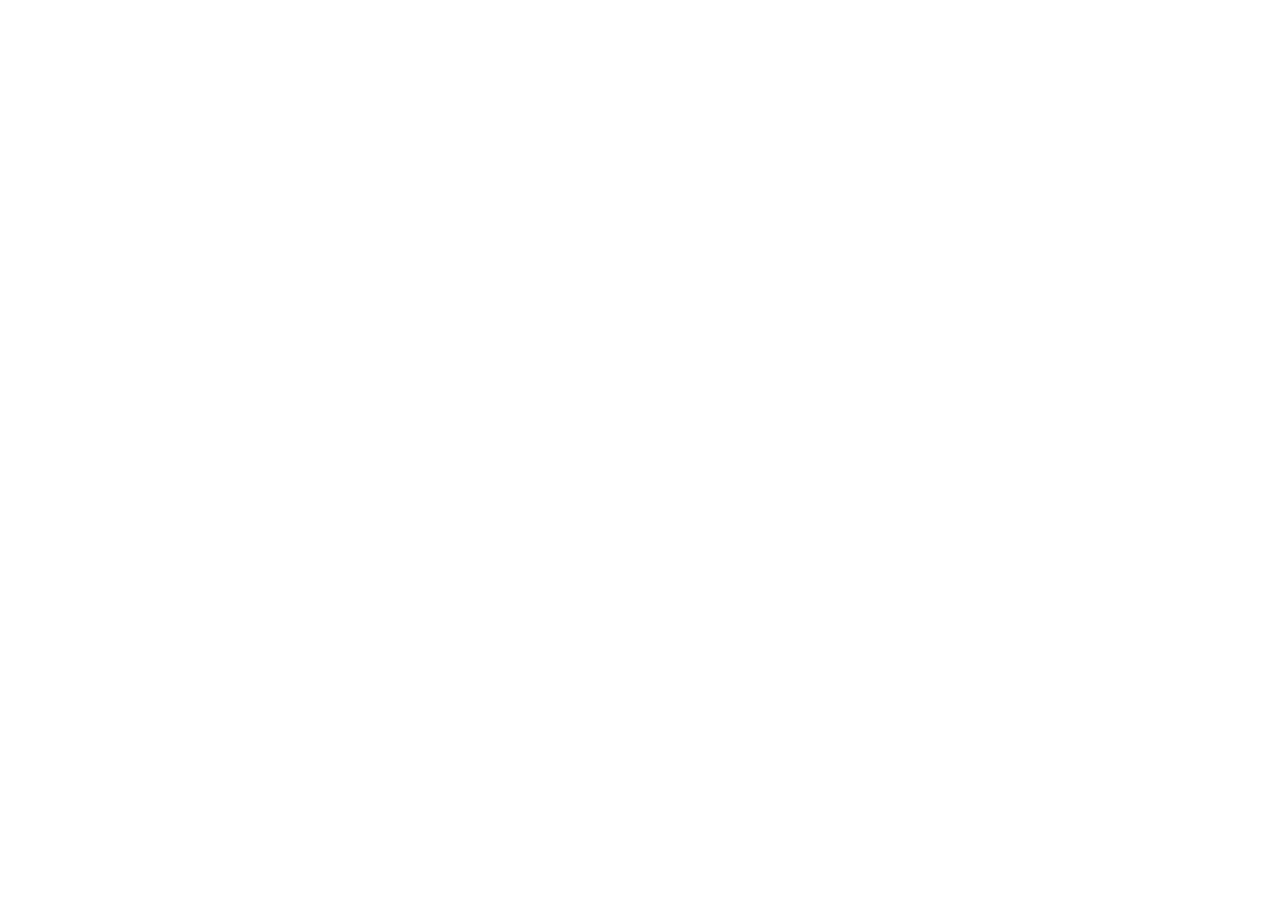
==== index.html @ 43e6bad0 "first commit" ====
<!DOCTYPE html>
<html lang="en">
<head>
  <meta charset="UTF-8">
  <meta name="viewport" content="width=device-width, initial-scale=1.0">
  <meta name="description" content="Personal portfolio website foundation.">
  <meta name="author" content="Portfolio Owner">
  <title>Personal Portfolio</title>
  <link rel="stylesheet" href="css/style.css">
  <link rel="stylesheet" href="css/responsive.css">
  <link rel="stylesheet" href="css/animations.css">
</head>
<body>
  <header class="site-header"></header>
  <main id="main-content" class="site-main"></main>
  <footer class="site-footer"></footer>
  <script src="js/navigation.js" defer></script>
  <script src="js/interactions.js" defer></script>
  <script src="js/script.js" defer></script>
</body>
</html>
---- css/style.css ----
:root {
  --color-background: #ffffff;
  --color-text: #1f2937;
  --font-base: system-ui, -apple-system, BlinkMacSystemFont, "Segoe UI", sans-serif;
  --content-max-width: 1200px;
  --spacing-sm: 0.5rem;
  --spacing-md: 1rem;
  --spacing-lg: 2rem;
  --border-radius-sm: 0.25rem;
}

*,
*::before,
*::after {
  box-sizing: border-box;
}

html {
  scroll-behavior: smooth;
}

body {
  margin: 0;
  min-height: 100vh;
  background-color: var(--color-background);
  color: var(--color-text);
  font-family: var(--font-base);
  font-size: 1rem;
  line-height: 1.5;
  -webkit-font-smoothing: antialiased;
}

img,
svg,
video,
canvas {
  display: block;
  max-width: 100%;
}

button,
input,
select,
textarea {
  font: inherit;
}

a {
  color: inherit;
  text-decoration: none;
}

h1,
h2,
h3,
h4,
h5,
h6,
p,
figure,
blockquote,
dl,
dd {
  margin: 0;
}

ul,
ol {
  margin: 0;
  padding: 0;
  list-style: none;
}

.site-main {
  min-height: 100vh;
}
---- css/responsive.css ----
:root {
  --container-padding: 1rem;
}

@media (min-width: 768px) {
  :root {
    --container-padding: 2rem;
  }
}

@media (min-width: 1200px) {
  :root {
    --container-padding: 3rem;
  }
}
---- css/animations.css ----
:root {
  --duration-fast: 150ms;
  --duration-normal: 300ms;
  --ease-standard: cubic-bezier(0.4, 0, 0.2, 1);
}

@media (prefers-reduced-motion: reduce) {
  *,
  *::before,
  *::after {
    scroll-behavior: auto !important;
    animation-duration: 0.01ms !important;
    animation-iteration-count: 1 !important;
    transition-duration: 0.01ms !important;
  }
}
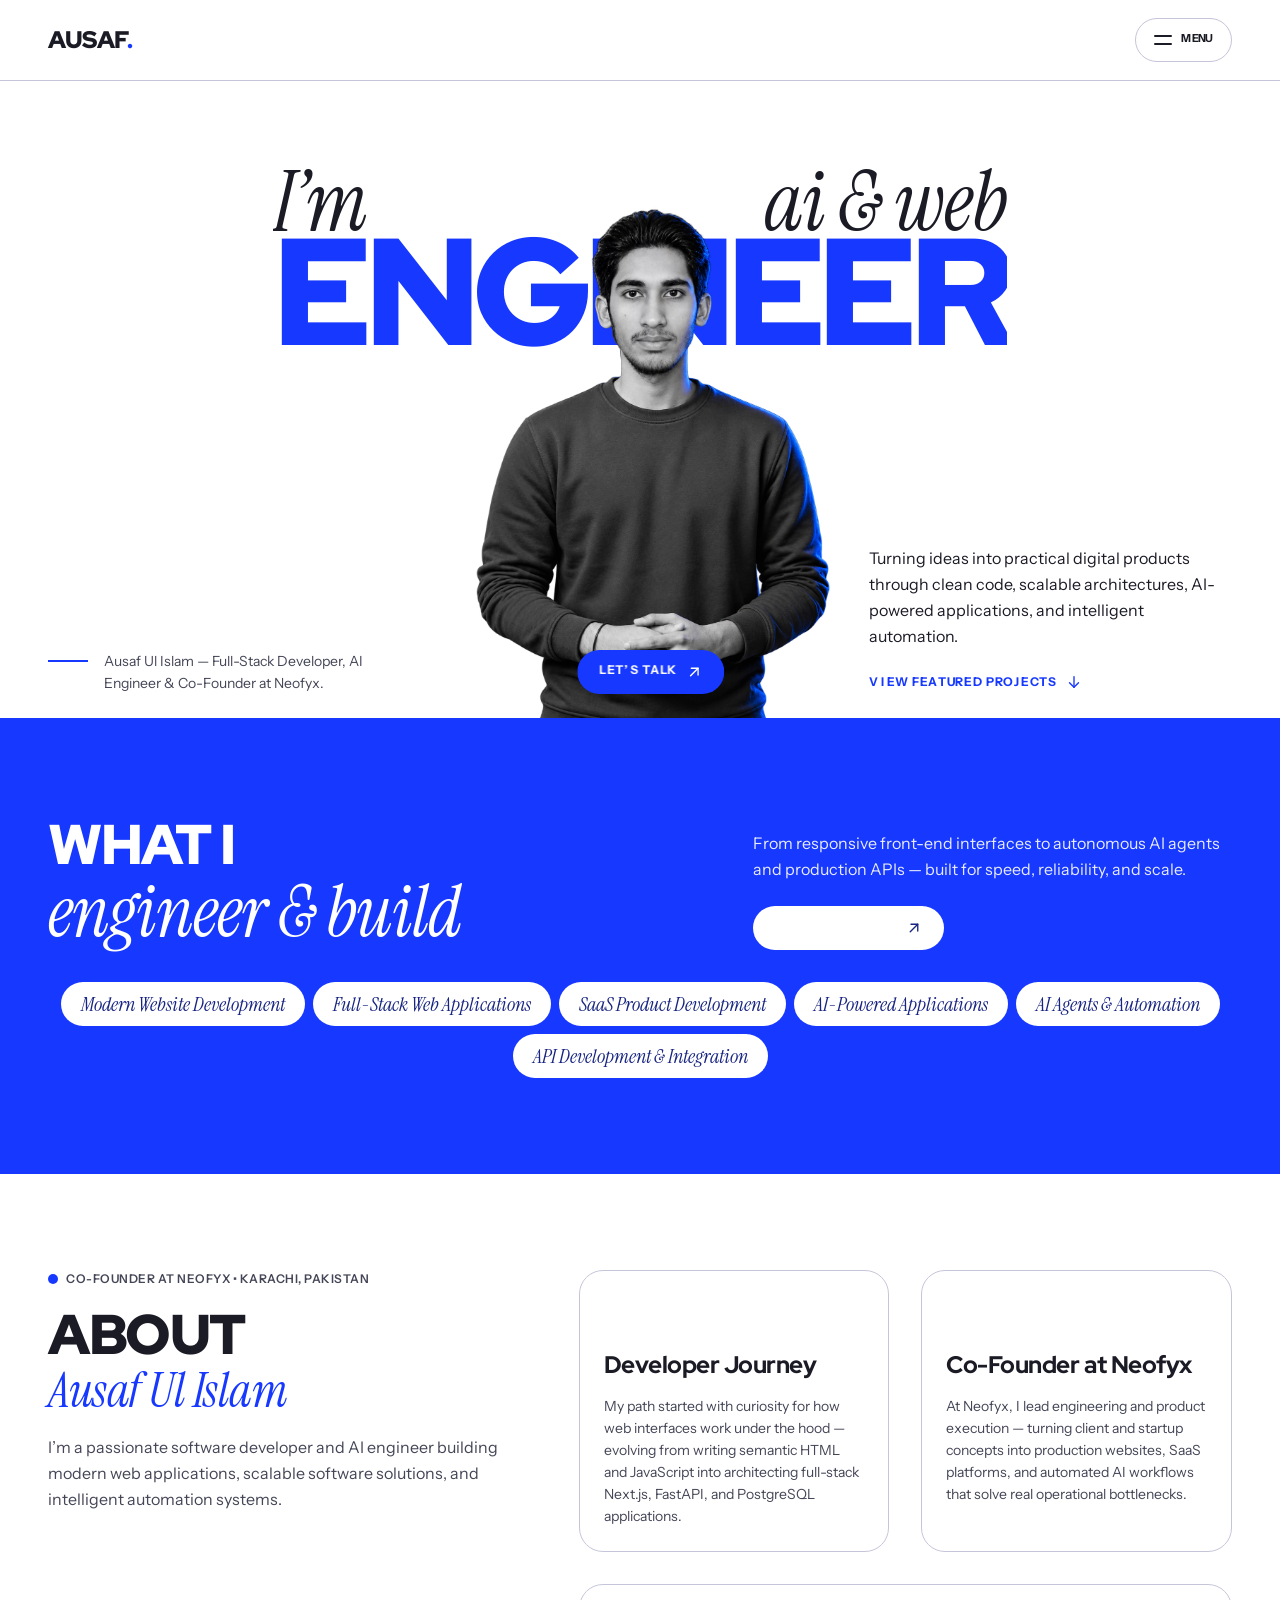
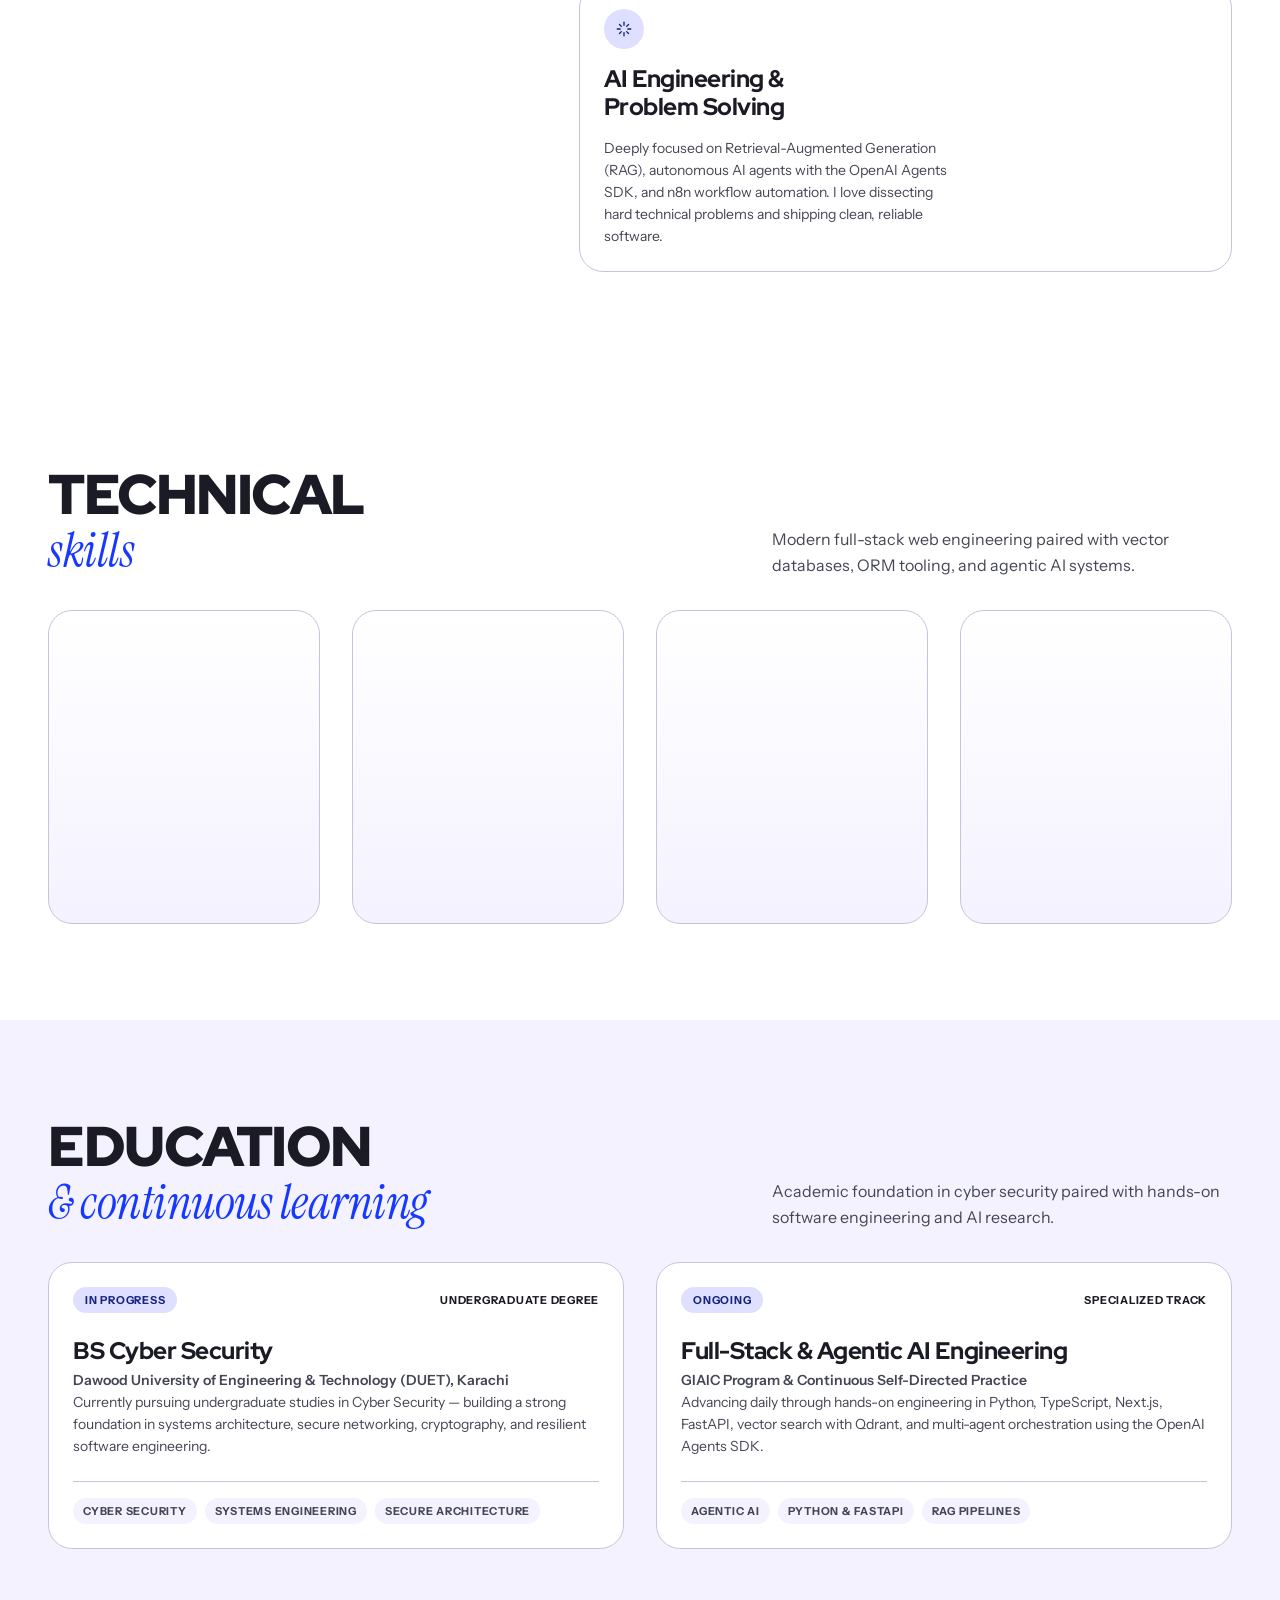
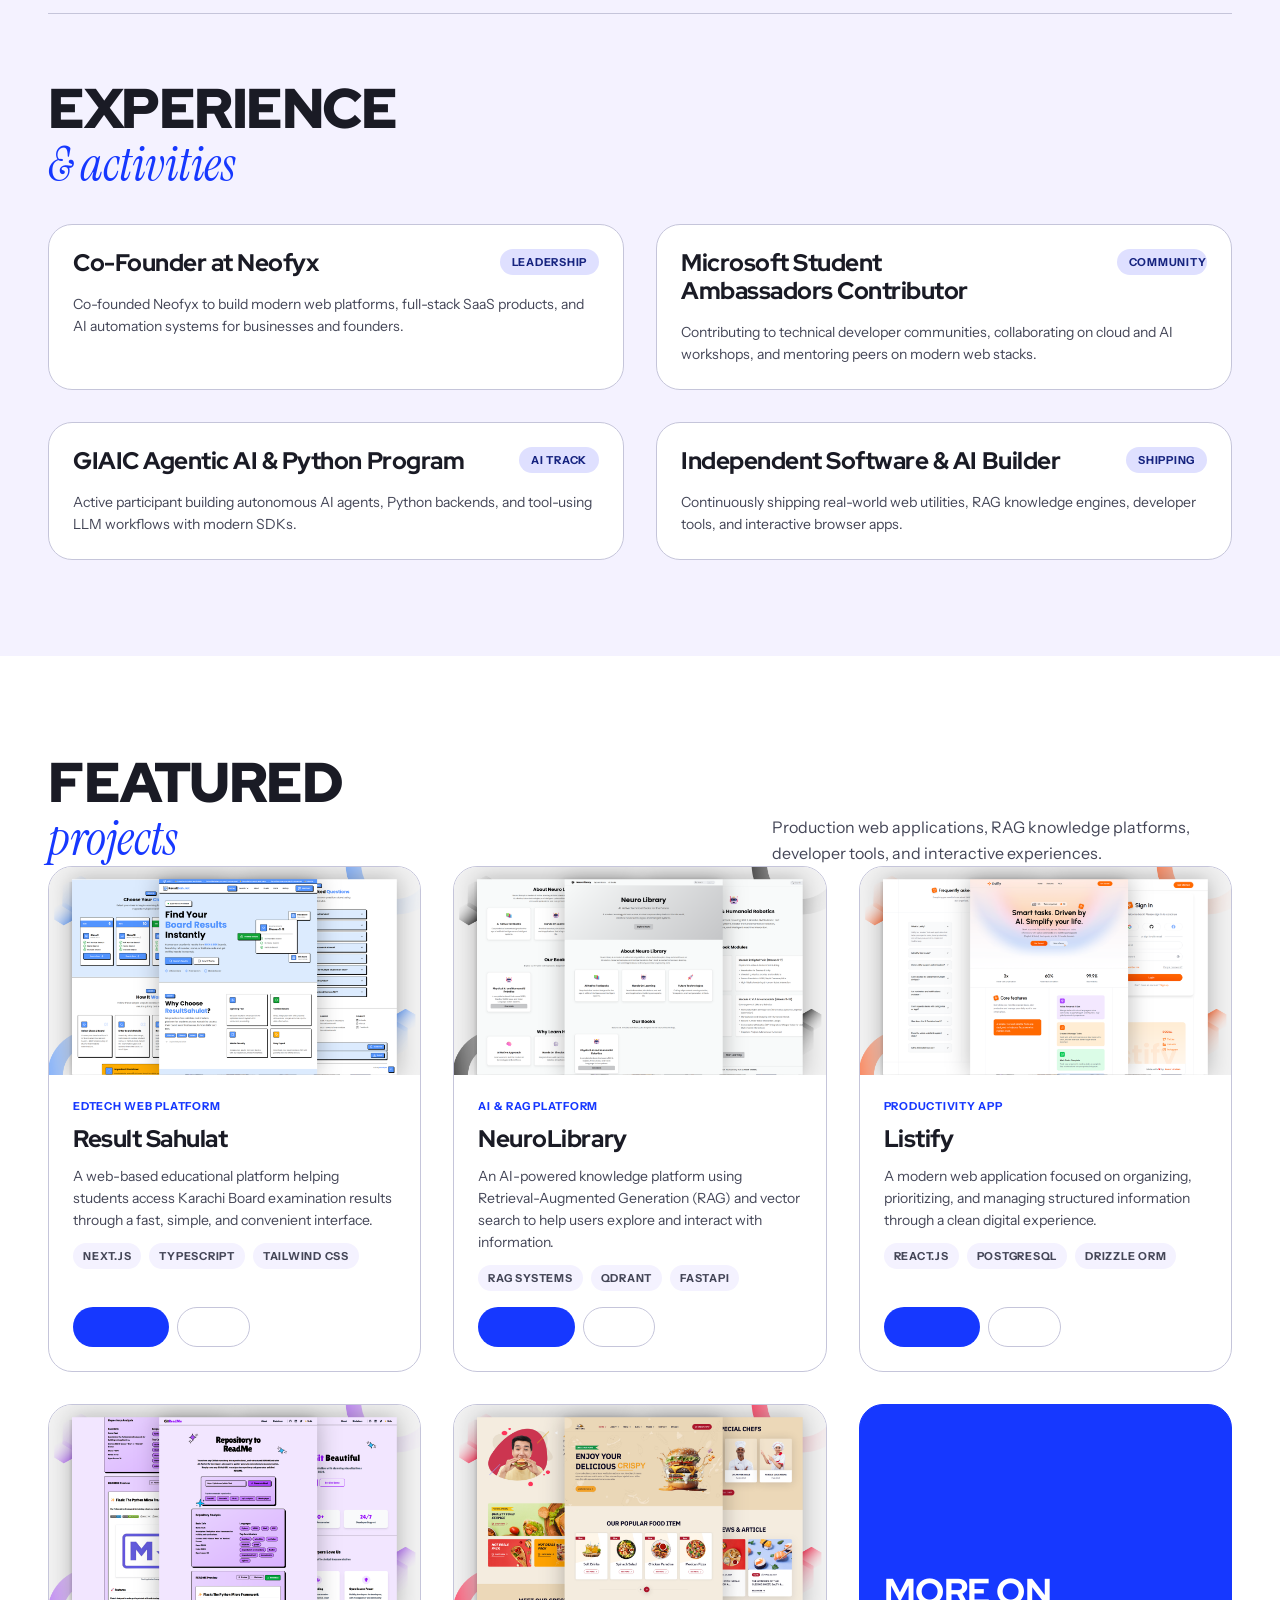
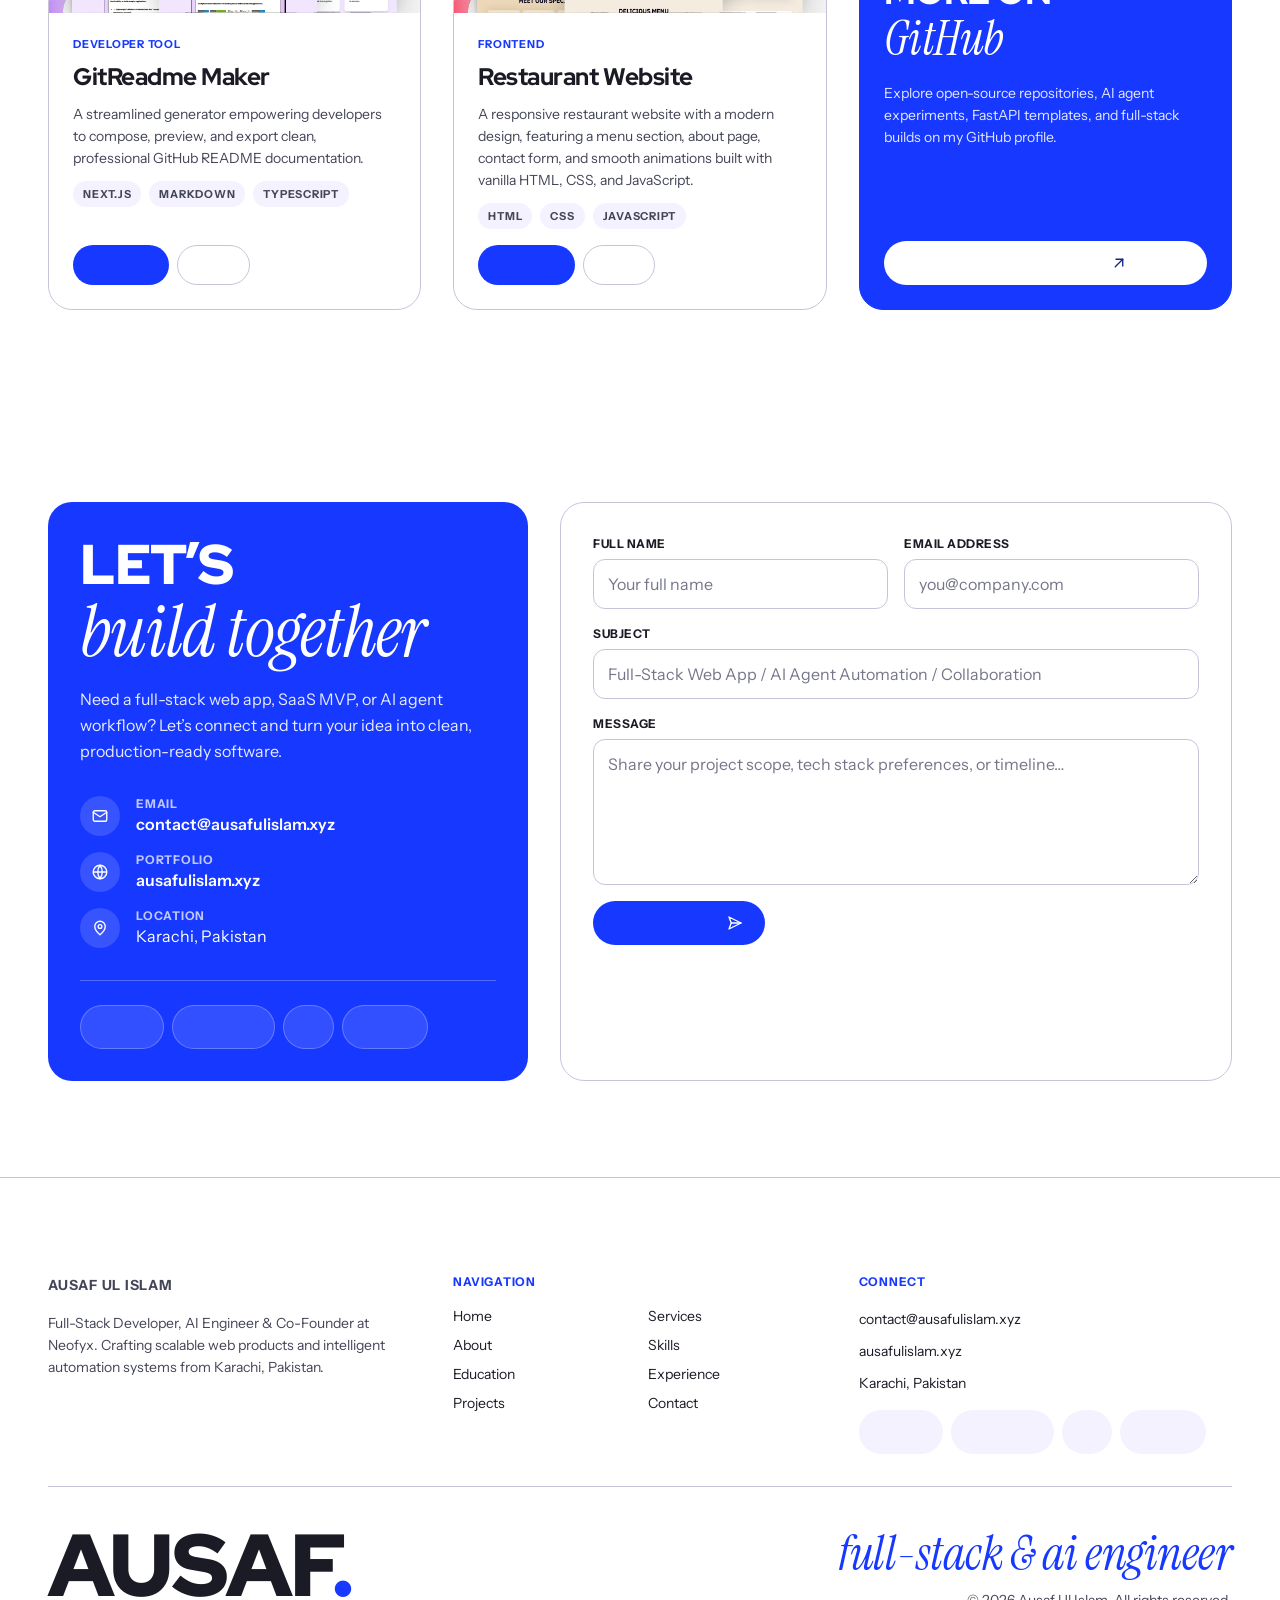
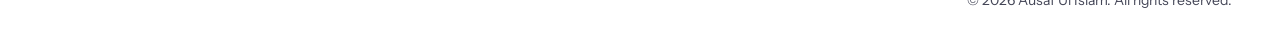
==== commit 064180e5: "build responsive portfolio with animated interactions" ====
--- a/index.html
+++ b/index.html
@@ -1,19 +1,537 @@
 <!DOCTYPE html>
-<html lang="en">
+<html lang="en" class="no-js">
 <head>
   <meta charset="UTF-8">
-  <meta name="viewport" content="width=device-width, initial-scale=1.0">
-  <meta name="description" content="Personal portfolio website foundation.">
-  <meta name="author" content="Portfolio Owner">
-  <title>Personal Portfolio</title>
+  <meta name="viewport" content="width=device-width, initial-scale=1">
+  <meta name="description" content="Portfolio of Ausaf Ul Islam, Full-Stack Developer and AI Engineer. Explore projects, skills, education, experience, and services.">
+  <meta name="theme-color" content="#FFFFFF">
+  <title>AUSAF. — Full-Stack Developer &amp; AI Engineer</title>
+  <link rel="preconnect" href="https://fonts.googleapis.com">
+  <link rel="preconnect" href="https://fonts.gstatic.com" crossorigin>
+  <link href="https://fonts.googleapis.com/css2?family=Instrument+Sans:wght@400;500;600;700&amp;family=Instrument+Serif:ital@0;1&amp;family=Red+Hat+Display:wght@700;800;900&amp;display=swap" rel="stylesheet">
   <link rel="stylesheet" href="css/style.css">
   <link rel="stylesheet" href="css/responsive.css">
   <link rel="stylesheet" href="css/animations.css">
 </head>
 <body>
-  <header class="site-header"></header>
-  <main id="main-content" class="site-main"></main>
-  <footer class="site-footer"></footer>
+  <a class="skip-link" href="#main-content">Skip to content</a>
+  <div class="page-loader" aria-hidden="true"><span>AUSAF.</span></div>
+
+  <svg class="svg-sprite" aria-hidden="true" focusable="false" xmlns="http://www.w3.org/2000/svg">
+    <symbol id="icon-arrow-up-right" viewBox="0 0 24 24">
+      <path d="M7 17 17 7"></path>
+      <path d="M8 7h9v9"></path>
+    </symbol>
+    <symbol id="icon-arrow-down" viewBox="0 0 24 24">
+      <path d="M12 5v14"></path>
+      <path d="m6 13 6 6 6-6"></path>
+    </symbol>
+    <symbol id="icon-contrast" viewBox="0 0 24 24">
+      <circle cx="12" cy="12" r="9"></circle>
+      <path d="M12 3a9 9 0 0 0 0 18z"></path>
+    </symbol>
+    <symbol id="icon-terminal" viewBox="0 0 24 24">
+      <rect x="3" y="4" width="18" height="16" rx="2"></rect>
+      <path d="m7 9 3 3-3 3"></path>
+      <path d="M13 15h4"></path>
+    </symbol>
+    <symbol id="icon-rocket" viewBox="0 0 24 24">
+      <path d="M14.5 4.5c3-1 5 1 4 4-1.2 3.8-4.3 6.9-8.1 8.1l-3.9-3.9c1.2-3.8 4.3-6.9 8-8.2Z"></path>
+      <path d="m8 16-3 3"></path>
+      <path d="M10 18c-.5 2-2 3-4 3 .5-2 1.8-3.4 4-4"></path>
+      <circle cx="15" cy="9" r="1.5"></circle>
+    </symbol>
+    <symbol id="icon-spark" viewBox="0 0 24 24">
+      <path d="M12 3v4"></path>
+      <path d="M12 17v4"></path>
+      <path d="M3 12h4"></path>
+      <path d="M17 12h4"></path>
+      <path d="m6 6 2.5 2.5"></path>
+      <path d="m15.5 15.5 2.5 2.5"></path>
+      <path d="m18 6-2.5 2.5"></path>
+      <path d="m8.5 15.5L6 18"></path>
+    </symbol>
+    <symbol id="icon-web" viewBox="0 0 24 24">
+      <rect x="3" y="4" width="18" height="16" rx="2"></rect>
+      <path d="M3 9h18"></path>
+      <path d="M8 9v11"></path>
+    </symbol>
+    <symbol id="icon-server" viewBox="0 0 24 24">
+      <rect x="3" y="4" width="18" height="7" rx="2"></rect>
+      <rect x="3" y="13" width="18" height="7" rx="2"></rect>
+      <path d="M7 7.5h.01"></path>
+      <path d="M7 16.5h.01"></path>
+    </symbol>
+    <symbol id="icon-database" viewBox="0 0 24 24">
+      <ellipse cx="12" cy="5" rx="8" ry="3"></ellipse>
+      <path d="M4 5v14c0 1.7 3.6 3 8 3s8-1.3 8-3V5"></path>
+      <path d="M4 12c0 1.7 3.6 3 8 3s8-1.3 8-3"></path>
+    </symbol>
+    <symbol id="icon-bot" viewBox="0 0 24 24">
+      <rect x="4" y="8" width="16" height="12" rx="3"></rect>
+      <path d="M12 4v4"></path>
+      <circle cx="9" cy="14" r="1"></circle>
+      <circle cx="15" cy="14" r="1"></circle>
+      <path d="M9 17h6"></path>
+    </symbol>
+    <symbol id="icon-mail" viewBox="0 0 24 24">
+      <rect x="3" y="5" width="18" height="14" rx="2"></rect>
+      <path d="m3 7 9 6 9-6"></path>
+    </symbol>
+    <symbol id="icon-globe" viewBox="0 0 24 24">
+      <circle cx="12" cy="12" r="9"></circle>
+      <path d="M3 12h18"></path>
+      <path d="M12 3a15 15 0 0 1 0 18 15 15 0 0 1 0-18Z"></path>
+    </symbol>
+    <symbol id="icon-location" viewBox="0 0 24 24">
+      <path d="M12 21s7-6 7-11a7 7 0 1 0-14 0c0 5 7 11 7 11Z"></path>
+      <circle cx="12" cy="10" r="2.5"></circle>
+    </symbol>
+    <symbol id="icon-send" viewBox="0 0 24 24">
+      <path d="m4 4 16 8-16 8 3-8-3-8Z"></path>
+      <path d="M7 12h13"></path>
+    </symbol>
+    <symbol id="icon-code" viewBox="0 0 24 24">
+      <path d="m9 8-4 4 4 4"></path>
+      <path d="m15 8 4 4-4 4"></path>
+    </symbol>
+    <symbol id="icon-close" viewBox="0 0 24 24">
+      <path d="M6 6 18 18"></path>
+      <path d="M18 6 6 18"></path>
+    </symbol>
+  </svg>
+
+  <div class="menu-backdrop" id="menu-backdrop" aria-hidden="true"></div>
+
+  <header class="site-header">
+    <div class="container header-inner">
+      <a class="brand" href="#home" aria-label="AUSAF, back to home">AUSAF<span>.</span></a>
+      <button class="menu-button" type="button" id="menu-button" aria-label="Open navigation menu" aria-expanded="false" aria-controls="nav-menu-panel">
+        <span class="menu-icon" aria-hidden="true"><span></span><span></span></span>
+        <span class="menu-button-label">Menu</span>
+      </button>
+    </div>
+  </header>
+
+  <nav class="nav-panel" id="nav-menu-panel" aria-label="Portfolio sections" aria-hidden="true" inert>
+    <div class="nav-panel-inner">
+      <div class="nav-panel-header">
+        <span class="nav-panel-eyebrow">Explore</span>
+        <button class="menu-close-button" type="button" id="menu-close-button" aria-label="Close navigation menu">
+          <svg class="icon" aria-hidden="true"><use href="#icon-close"></use></svg>
+        </button>
+      </div>
+      <ul class="nav-links">
+        <li><a class="nav-link" href="#home"><span>Home</span><svg class="icon" aria-hidden="true"><use href="#icon-arrow-up-right"></use></svg></a></li>
+        <li><a class="nav-link" href="#services"><span>Services</span><svg class="icon" aria-hidden="true"><use href="#icon-arrow-up-right"></use></svg></a></li>
+        <li><a class="nav-link" href="#about"><span>About</span><svg class="icon" aria-hidden="true"><use href="#icon-arrow-up-right"></use></svg></a></li>
+        <li><a class="nav-link" href="#skills"><span>Skills</span><svg class="icon" aria-hidden="true"><use href="#icon-arrow-up-right"></use></svg></a></li>
+        <li><a class="nav-link" href="#education"><span>Education</span><svg class="icon" aria-hidden="true"><use href="#icon-arrow-up-right"></use></svg></a></li>
+        <li><a class="nav-link" href="#experience"><span>Experience</span><svg class="icon" aria-hidden="true"><use href="#icon-arrow-up-right"></use></svg></a></li>
+        <li><a class="nav-link" href="#projects"><span>Projects</span><svg class="icon" aria-hidden="true"><use href="#icon-arrow-up-right"></use></svg></a></li>
+        <li><a class="nav-link nav-link-contact" href="#contact"><span>Contact</span><svg class="icon" aria-hidden="true"><use href="#icon-arrow-up-right"></use></svg></a></li>
+      </ul>
+      <div class="nav-panel-footer">
+        <span class="nav-role"><span class="desktop-text">Ausaf Ul Islam • Full-Stack Developer &amp; AI Engineer</span><span class="mobile-text">Ausaf Ul Islam</span></span>
+        <button class="mode-toggle" type="button" id="mode-toggle" aria-label="Toggle light and dark mode" aria-pressed="false">
+          <svg class="icon" aria-hidden="true"><use href="#icon-contrast"></use></svg>
+          <span>CHANGE THE MODE</span>
+        </button>
+      </div>
+    </div>
+  </nav>
+
+  <main id="main-content" class="site-main">
+    <section id="home" class="hero" aria-labelledby="hero-title">
+      <div class="container hero-container">
+        <div class="hero-lockup">
+          <p class="hero-serif hero-serif-start hero-animate" data-reveal>I’m</p>
+          <p class="hero-serif hero-serif-end hero-animate" data-reveal>ai &amp; web</p>
+          <h1 class="display-xl hero-title hero-animate" id="hero-title" data-reveal>ENGINEER</h1>
+        </div>
+        <div class="hero-grid">
+          <div class="hero-bio hero-animate" data-reveal>
+            <span class="hero-rule" aria-hidden="true"></span>
+            <p>Ausaf Ul Islam — Full-Stack Developer, AI Engineer &amp; Co-Founder at Neofyx.</p>
+          </div>
+          <figure class="hero-portrait hero-animate" data-reveal>
+            <img src="assets/images/profile/profile-ausaf.png" width="1084" height="1451" alt="Portrait of Ausaf Ul Islam, Full-Stack Developer and AI Engineer" fetchpriority="high">
+            <a class="pill pill-primary hero-cta" href="#contact"><span>LET’S TALK</span><svg class="icon" aria-hidden="true"><use href="#icon-arrow-up-right"></use></svg></a>
+          </figure>
+          <div class="hero-copy hero-animate" data-reveal>
+            <p>Turning ideas into practical digital products through clean code, scalable architectures, AI-powered applications, and intelligent automation.</p>
+            <a class="text-link" href="#projects">VIEW FEATURED PROJECTS <svg class="icon" aria-hidden="true"><use href="#icon-arrow-down"></use></svg></a>
+          </div>
+        </div>
+      </div>
+    </section>
+
+    <section id="services" class="section band-section" aria-labelledby="services-title">
+      <div class="container">
+        <div class="band-header">
+          <h2 class="display-lg" id="services-title" data-reveal>WHAT I <em class="editorial-xl">engineer &amp; build</em></h2>
+          <div class="band-aside" data-reveal>
+            <p>From responsive front-end interfaces to autonomous AI agents and production APIs — built for speed, reliability, and scale.</p>
+            <a class="pill pill-light" href="#contact">START A PROJECT <svg class="icon" aria-hidden="true"><use href="#icon-arrow-up-right"></use></svg></a>
+          </div>
+        </div>
+        <ul class="pill-list" data-reveal>
+          <li class="service-pill">Modern Website Development</li>
+          <li class="service-pill">Full-Stack Web Applications</li>
+          <li class="service-pill">SaaS Product Development</li>
+          <li class="service-pill">AI-Powered Applications</li>
+          <li class="service-pill">AI Agents &amp; Automation</li>
+          <li class="service-pill">API Development &amp; Integration</li>
+        </ul>
+      </div>
+    </section>
+
+    <section id="about" class="section" aria-labelledby="about-title">
+      <div class="container about-layout">
+        <div class="section-intro about-intro" data-reveal>
+          <p class="status-line"><span class="status-dot" aria-hidden="true"></span><span class="desktop-text">Co-Founder at Neofyx • Karachi, Pakistan</span><span class="mobile-text">Co-Founder at Neofyx • Karachi</span></p>
+          <h2 class="display-lg" id="about-title">ABOUT <em class="editorial-lg">Ausaf Ul Islam</em></h2>
+          <p class="lead">I’m a passionate software developer and AI engineer building modern web applications, scalable software solutions, and intelligent automation systems.</p>
+        </div>
+        <div class="about-cards">
+          <article class="card about-card" data-reveal>
+            <span class="icon-circle" aria-hidden="true"><svg class="icon"><use href="#icon-terminal"></use></svg></span>
+            <h3 class="title-lg">Developer Journey</h3>
+            <p>My path started with curiosity for how web interfaces work under the hood — evolving from writing semantic HTML and JavaScript into architecting full-stack Next.js, FastAPI, and PostgreSQL applications.</p>
+          </article>
+          <article class="card about-card" data-reveal>
+            <span class="icon-circle" aria-hidden="true"><svg class="icon"><use href="#icon-rocket"></use></svg></span>
+            <h3 class="title-lg">Co-Founder at Neofyx</h3>
+            <p>At Neofyx, I lead engineering and product execution — turning client and startup concepts into production websites, SaaS platforms, and automated AI workflows that solve real operational bottlenecks.</p>
+          </article>
+          <article class="card about-card about-card-wide" data-reveal>
+            <div>
+              <span class="icon-circle" aria-hidden="true"><svg class="icon"><use href="#icon-spark"></use></svg></span>
+              <h3 class="title-lg"><span class="desktop-text">AI Engineering &amp; Problem Solving</span><span class="mobile-text">AI &amp; Problem Solving</span></h3>
+              <p><span class="desktop-text">Deeply focused on Retrieval-Augmented Generation (RAG), autonomous AI agents with the OpenAI Agents SDK, and n8n workflow automation. I love dissecting hard technical problems and shipping clean, reliable software.</span><span class="mobile-text">Deeply focused on Retrieval-Augmented Generation (RAG), autonomous AI agents with the OpenAI Agents SDK, and n8n workflow automation.</span></p>
+            </div>
+            <div class="stats" aria-label="Portfolio statistics">
+              <div><strong class="headline-lg stat-counter" data-count-to="5" data-count-suffix="+" aria-label="5 plus">5+</strong><span class="label-md">Live Products</span></div>
+              <span class="stat-divider" aria-hidden="true"></span>
+              <div><strong class="headline-lg stat-counter" data-count-to="20" data-count-suffix="+" aria-label="20 plus">20+</strong><span class="label-md">Core Tech Stack</span></div>
+            </div>
+          </article>
+        </div>
+      </div>
+    </section>
+
+    <section id="skills" class="section skills-section" aria-labelledby="skills-title">
+      <div class="container">
+        <div class="section-header" data-reveal>
+          <h2 class="display-lg" id="skills-title">TECHNICAL <em class="editorial-lg">skills</em></h2>
+          <p class="lead">Modern full-stack web engineering paired with vector databases, ORM tooling, and agentic AI systems.</p>
+        </div>
+        <div class="skills-grid">
+          <article class="card skill-card" data-reveal tabindex="0">
+            <div class="skill-card-top">
+              <span class="icon-circle" aria-hidden="true"><svg class="icon"><use href="#icon-web"></use></svg></span>
+              <span class="label-sm skill-index">01 / Frontend</span>
+            </div>
+            <h3 class="title-lg">Frontend Development</h3>
+            <ul class="tag-list">
+              <li>HTML5</li><li>CSS3</li><li>JavaScript</li><li>TypeScript</li><li>React.js</li><li>Next.js</li><li>Tailwind CSS</li>
+            </ul>
+          </article>
+          <article class="card skill-card" data-reveal tabindex="0">
+            <div class="skill-card-top">
+              <span class="icon-circle" aria-hidden="true"><svg class="icon"><use href="#icon-server"></use></svg></span>
+              <span class="label-sm skill-index">02 / Backend</span>
+            </div>
+            <h3 class="title-lg">Backend Development</h3>
+            <ul class="tag-list">
+              <li>Node.js</li><li>Express.js</li><li>Python</li><li>FastAPI</li><li>REST APIs</li>
+            </ul>
+          </article>
+          <article class="card skill-card" data-reveal tabindex="0">
+            <div class="skill-card-top">
+              <span class="icon-circle" aria-hidden="true"><svg class="icon"><use href="#icon-database"></use></svg></span>
+              <span class="label-sm skill-index">03 / Data &amp; Ops</span>
+            </div>
+            <h3 class="title-lg">Database &amp; Tools</h3>
+            <ul class="tag-list">
+              <li>PostgreSQL</li><li>Neon</li><li>Qdrant</li><li>Drizzle ORM</li><li>Git &amp; GitHub</li>
+            </ul>
+          </article>
+          <article class="card skill-card" data-reveal tabindex="0">
+            <div class="skill-card-top">
+              <span class="icon-circle" aria-hidden="true"><svg class="icon"><use href="#icon-bot"></use></svg></span>
+              <span class="label-sm skill-index">04 / AI</span>
+            </div>
+            <h3 class="title-lg">AI &amp; Automation</h3>
+            <ul class="tag-list">
+              <li>OpenAI Agents SDK</li><li>AI Agents</li><li>RAG Systems</li><li>n8n</li><li>AI Workflow Automation</li>
+            </ul>
+          </article>
+        </div>
+      </div>
+    </section>
+
+    <section id="education" class="section education-section" aria-labelledby="education-title">
+      <div class="container education-stack">
+        <div class="content-block">
+          <div class="section-header" data-reveal>
+            <h2 class="display-lg" id="education-title">EDUCATION <em class="editorial-lg">&amp; continuous learning</em></h2>
+            <p class="lead">Academic foundation in cyber security paired with hands-on software engineering and AI research.</p>
+          </div>
+          <div class="education-grid">
+            <article class="card education-card" data-reveal>
+              <div class="card-meta-row">
+                <span class="status-pill">In Progress</span>
+                <span class="label-sm">Undergraduate Degree</span>
+              </div>
+              <div>
+                <h3 class="title-lg">BS Cyber Security</h3>
+                <p class="card-subtitle">Dawood University of Engineering &amp; Technology (DUET), Karachi</p>
+                <p>Currently pursuing undergraduate studies in Cyber Security — building a strong foundation in systems architecture, secure networking, cryptography, and resilient software engineering.</p>
+              </div>
+              <ul class="tag-list tag-list-bordered">
+                <li>Cyber Security</li><li>Systems Engineering</li><li>Secure Architecture</li>
+              </ul>
+            </article>
+            <article class="card education-card" data-reveal>
+              <div class="card-meta-row">
+                <span class="status-pill">Ongoing</span>
+                <span class="label-sm">Specialized Track</span>
+              </div>
+              <div>
+                <h3 class="title-lg">Full-Stack &amp; Agentic AI Engineering</h3>
+                <p class="card-subtitle"><span class="desktop-text">GIAIC Program &amp; Continuous Self-Directed Practice</span><span class="mobile-text">GIAIC Program &amp; Continuous Practice</span></p>
+                <p>Advancing daily through hands-on engineering in Python, TypeScript, Next.js, FastAPI, vector search with Qdrant, and multi-agent orchestration using the OpenAI Agents SDK.</p>
+              </div>
+              <ul class="tag-list tag-list-bordered">
+                <li>Agentic AI</li><li>Python &amp; FastAPI</li><li>RAG Pipelines</li>
+              </ul>
+            </article>
+          </div>
+        </div>
+
+        <div class="content-block experience-block" id="experience">
+          <div class="section-header" data-reveal>
+            <h2 class="display-lg" id="experience-title">EXPERIENCE <em class="editorial-lg">&amp; activities</em></h2>
+          </div>
+          <div class="experience-grid">
+            <article class="card experience-card" data-reveal>
+              <div class="card-meta-row">
+                <h3 class="title-lg">Co-Founder at Neofyx</h3>
+                <span class="status-pill">Leadership</span>
+              </div>
+              <p>Co-founded Neofyx to build modern web platforms, full-stack SaaS products, and AI automation systems for businesses and founders.</p>
+            </article>
+            <article class="card experience-card" data-reveal>
+              <div class="card-meta-row">
+                <h3 class="title-lg">Microsoft Student Ambassadors Contributor</h3>
+                <span class="status-pill">Community</span>
+              </div>
+              <p>Contributing to technical developer communities, collaborating on cloud and AI workshops, and mentoring peers on modern web stacks.</p>
+            </article>
+            <article class="card experience-card" data-reveal>
+              <div class="card-meta-row">
+                <h3 class="title-lg">GIAIC Agentic AI &amp; Python Program</h3>
+                <span class="status-pill">AI Track</span>
+              </div>
+              <p>Active participant building autonomous AI agents, Python backends, and tool-using LLM workflows with modern SDKs.</p>
+            </article>
+            <article class="card experience-card" data-reveal>
+              <div class="card-meta-row">
+                <h3 class="title-lg">Independent Software &amp; AI Builder</h3>
+                <span class="status-pill">Shipping</span>
+              </div>
+              <p>Continuously shipping real-world web utilities, RAG knowledge engines, developer tools, and interactive browser apps.</p>
+            </article>
+          </div>
+        </div>
+      </div>
+    </section>
+
+    <section id="projects" class="section" aria-labelledby="projects-title">
+      <div class="container">
+        <div class="section-header" data-reveal>
+          <h2 class="display-lg" id="projects-title">FEATURED <em class="editorial-lg">projects</em></h2>
+          <p class="lead">Production web applications, RAG knowledge platforms, developer tools, and interactive experiences.</p>
+        </div>
+        <div class="projects-grid">
+          <article class="card project-card" data-reveal>
+            <div class="project-media"><img src="assets/images/projects/project-05.png" width="1366" height="768" loading="lazy" alt="Result Sahulat Web Platform"></div>
+            <div class="project-body">
+              <p class="eyebrow">EdTech Web Platform</p>
+              <h3 class="title-lg">Result Sahulat</h3>
+              <p>A web-based educational platform helping students access Karachi Board examination results through a fast, simple, and convenient interface.</p>
+              <ul class="tag-list"><li>Next.js</li><li>TypeScript</li><li>Tailwind CSS</li></ul>
+            </div>
+            <div class="project-actions">
+              <a class="pill pill-primary pill-small" href="https://resultsahulat.vercel.app" target="_blank" rel="noopener noreferrer">Live Demo</a>
+              <a class="pill pill-outline pill-small" href="https://github.com/ausafulislam" target="_blank" rel="noopener noreferrer">GitHub</a>
+            </div>
+          </article>
+          <article class="card project-card" data-reveal>
+            <div class="project-media"><img src="assets/images/projects/project-04.png" width="1366" height="768" loading="lazy" alt="NeuroLibrary AI RAG Platform"></div>
+            <div class="project-body">
+              <p class="eyebrow">AI &amp; RAG Platform</p>
+              <h3 class="title-lg">NeuroLibrary</h3>
+              <p>An AI-powered knowledge platform using Retrieval-Augmented Generation (RAG) and vector search to help users explore and interact with information.</p>
+              <ul class="tag-list"><li>RAG Systems</li><li>Qdrant</li><li>FastAPI</li></ul>
+            </div>
+            <div class="project-actions">
+              <a class="pill pill-primary pill-small" href="https://neurolibrary.vercel.app" target="_blank" rel="noopener noreferrer">Live Demo</a>
+              <a class="pill pill-outline pill-small" href="https://github.com/ausafulislam" target="_blank" rel="noopener noreferrer">GitHub</a>
+            </div>
+          </article>
+          <article class="card project-card" data-reveal>
+            <div class="project-media"><img src="assets/images/projects/project-03.png" width="1366" height="768" loading="lazy" alt="Listify Information Organizer"></div>
+            <div class="project-body">
+              <p class="eyebrow">Productivity App</p>
+              <h3 class="title-lg">Listify</h3>
+              <p>A modern web application focused on organizing, prioritizing, and managing structured information through a clean digital experience.</p>
+              <ul class="tag-list"><li>React.js</li><li>PostgreSQL</li><li>Drizzle ORM</li></ul>
+            </div>
+            <div class="project-actions">
+              <a class="pill pill-primary pill-small" href="https://listify-ausaf.vercel.app" target="_blank" rel="noopener noreferrer">Live Demo</a>
+              <a class="pill pill-outline pill-small" href="https://github.com/ausafulislam" target="_blank" rel="noopener noreferrer">GitHub</a>
+            </div>
+          </article>
+          <article class="card project-card" data-reveal>
+            <div class="project-media"><img src="assets/images/projects/project-02.png" width="1366" height="768" loading="lazy" alt="GitReadme Maker Developer Tool"></div>
+            <div class="project-body">
+              <p class="eyebrow">Developer Tool</p>
+              <h3 class="title-lg">GitReadme Maker</h3>
+              <p>A streamlined generator empowering developers to compose, preview, and export clean, professional GitHub README documentation.</p>
+              <ul class="tag-list"><li>Next.js</li><li>Markdown</li><li>TypeScript</li></ul>
+            </div>
+            <div class="project-actions">
+              <a class="pill pill-primary pill-small" href="https://gitreadme-maker.vercel.app" target="_blank" rel="noopener noreferrer">Live Demo</a>
+              <a class="pill pill-outline pill-small" href="https://github.com/ausafulislam" target="_blank" rel="noopener noreferrer">GitHub</a>
+            </div>
+          </article>
+          <article class="card project-card" data-reveal>
+            <div class="project-media"><img src="assets/images/projects/project-01.png" width="1366" height="768" loading="lazy" alt="Restaurant Website"></div>
+            <div class="project-body">
+              <p class="eyebrow">Frontend</p>
+              <h3 class="title-lg">Restaurant Website</h3>
+              <p>A responsive restaurant website with a modern design, featuring a menu section, about page, contact form, and smooth animations built with vanilla HTML, CSS, and JavaScript.</p>
+              <ul class="tag-list"><li>HTML</li><li>CSS</li><li>JavaScript</li></ul>
+            </div>
+            <div class="project-actions">
+              <a class="pill pill-primary pill-small" href="https://resturant-website-ausaf.vercel.app" target="_blank" rel="noopener noreferrer">Live Demo</a>
+              <a class="pill pill-outline pill-small" href="https://github.com/ausafulislam/Resturant_website" target="_blank" rel="noopener noreferrer">GitHub</a>
+            </div>
+          </article>
+          <article class="card project-cta" data-reveal>
+            <span class="icon-circle icon-circle-large" aria-hidden="true"><svg class="icon"><use href="#icon-code"></use></svg></span>
+            <div>
+              <h3 class="headline-lg">MORE ON <em class="editorial-lg">GitHub</em></h3>
+              <p>Explore open-source repositories, AI agent experiments, FastAPI templates, and full-stack builds on my GitHub profile.</p>
+            </div>
+            <a class="pill pill-light" href="https://github.com/ausafulislam" target="_blank" rel="noopener noreferrer">Explore Repositories <svg class="icon" aria-hidden="true"><use href="#icon-arrow-up-right"></use></svg></a>
+          </article>
+        </div>
+      </div>
+    </section>
+
+    <section id="contact" class="section contact-section" aria-labelledby="contact-title">
+      <div class="container contact-grid">
+        <div class="contact-details" data-reveal>
+          <div>
+            <h2 class="display-lg" id="contact-title">LET’S <em class="editorial-xl">build together</em></h2>
+            <p>Need a full-stack web app, SaaS MVP, or AI agent workflow? Let’s connect and turn your idea into clean, production-ready software.</p>
+          </div>
+          <ul class="contact-list">
+            <li>
+              <span class="icon-circle" aria-hidden="true"><svg class="icon"><use href="#icon-mail"></use></svg></span>
+              <span><span class="label-md">Email</span><a href="mailto:contact@ausafulislam.xyz">contact@ausafulislam.xyz</a></span>
+            </li>
+            <li>
+              <span class="icon-circle" aria-hidden="true"><svg class="icon"><use href="#icon-globe"></use></svg></span>
+              <span><span class="label-md">Portfolio</span><a href="https://ausafulislam.xyz" target="_blank" rel="noopener noreferrer">ausafulislam.xyz</a></span>
+            </li>
+            <li>
+              <span class="icon-circle" aria-hidden="true"><svg class="icon"><use href="#icon-location"></use></svg></span>
+              <span><span class="label-md">Location</span><span>Karachi, Pakistan</span></span>
+            </li>
+          </ul>
+          <div class="social-list" aria-label="Social links">
+            <a class="pill pill-social" href="https://github.com/ausafulislam" target="_blank" rel="noopener noreferrer">GitHub</a>
+            <a class="pill pill-social" href="https://linkedin.com/in/ausafulislam" target="_blank" rel="noopener noreferrer">LinkedIn</a>
+            <a class="pill pill-social" href="https://x.com/ausafulislam_h" target="_blank" rel="noopener noreferrer">X</a>
+            <a class="pill pill-social" href="https://www.fiverr.com/h_ausafulislam" target="_blank" rel="noopener noreferrer">Fiverr</a>
+          </div>
+        </div>
+        <div class="form-panel" data-reveal>
+          <form class="contact-form" id="contact-form" novalidate>
+            <div class="form-row">
+              <div class="field">
+                <label for="name">Full name</label>
+                <input type="text" id="name" name="name" placeholder="Your full name" autocomplete="name" required aria-describedby="name-error">
+                <span class="field-error" id="name-error" aria-live="polite"></span>
+              </div>
+              <div class="field">
+                <label for="email">Email address</label>
+                <input type="email" id="email" name="email" placeholder="you@company.com" inputmode="email" autocomplete="email" spellcheck="false" required aria-describedby="email-error">
+                <span class="field-error" id="email-error" aria-live="polite"></span>
+              </div>
+            </div>
+            <div class="field">
+              <label for="subject">Subject</label>
+              <input type="text" id="subject" name="subject" placeholder="Full-Stack Web App / AI Agent Automation / Collaboration" autocomplete="off" required aria-describedby="subject-error">
+              <span class="field-error" id="subject-error" aria-live="polite"></span>
+            </div>
+            <div class="field">
+              <label for="message">Message</label>
+              <textarea id="message" name="message" rows="5" placeholder="Share your project scope, tech stack preferences, or timeline…" autocomplete="off" required aria-describedby="message-error"></textarea>
+              <span class="field-error" id="message-error" aria-live="polite"></span>
+            </div>
+            <div class="form-actions">
+              <button class="pill pill-primary" type="submit">SEND MESSAGE <svg class="icon" aria-hidden="true"><use href="#icon-send"></use></svg></button>
+              <p class="form-status" id="form-status" role="status" aria-live="polite" hidden>Message received — thank you! Ausaf will respond shortly.</p>
+            </div>
+          </form>
+        </div>
+      </div>
+    </section>
+  </main>
+
+  <footer class="site-footer">
+    <div class="container">
+      <div class="footer-top">
+        <div class="footer-brand" data-reveal>
+          <p class="label-md footer-label">Ausaf Ul Islam</p>
+          <p><span class="desktop-text">Full-Stack Developer, AI Engineer &amp; Co-Founder at Neofyx. Crafting scalable web products and intelligent automation systems from Karachi, Pakistan.</span><span class="mobile-text">Full-Stack Developer, AI Engineer &amp; Co-Founder at Neofyx. Crafting scalable web products from Karachi, Pakistan.</span></p>
+        </div>
+        <div class="footer-column" data-reveal>
+          <p class="label-md footer-column-title">Navigation</p>
+          <nav class="footer-nav" aria-label="Footer navigation">
+            <a href="#home">Home</a><a href="#services">Services</a><a href="#about">About</a><a href="#skills">Skills</a><a href="#education">Education</a><a href="#experience">Experience</a><a href="#projects">Projects</a><a href="#contact">Contact</a>
+          </nav>
+        </div>
+        <div class="footer-column" data-reveal>
+          <p class="label-md footer-column-title">Connect</p>
+          <ul class="footer-connect">
+            <li><a href="mailto:contact@ausafulislam.xyz">contact@ausafulislam.xyz</a></li>
+            <li><a href="https://ausafulislam.xyz" target="_blank" rel="noopener noreferrer">ausafulislam.xyz</a></li>
+            <li class="desktop-text"><span>Karachi, Pakistan</span></li>
+          </ul>
+          <div class="social-list footer-socials" aria-label="Footer social links">
+            <a class="pill pill-social" href="https://github.com/ausafulislam" target="_blank" rel="noopener noreferrer">GitHub</a>
+            <a class="pill pill-social" href="https://linkedin.com/in/ausafulislam" target="_blank" rel="noopener noreferrer">LinkedIn</a>
+            <a class="pill pill-social" href="https://x.com/ausafulislam_h" target="_blank" rel="noopener noreferrer">X</a>
+            <a class="pill pill-social" href="https://www.fiverr.com/h_ausafulislam" target="_blank" rel="noopener noreferrer">Fiverr</a>
+          </div>
+        </div>
+      </div>
+      <div class="footer-bottom" data-reveal>
+        <a class="brand brand-footer" href="#home" aria-label="AUSAF, back to home">AUSAF<span>.</span></a>
+        <div class="footer-lockup">
+          <p class="editorial-lg footer-role">full-stack &amp; ai engineer</p>
+          <p class="copyright">© 2026 Ausaf Ul Islam. All rights reserved.</p>
+        </div>
+      </div>
+    </div>
+  </footer>
+
   <script src="js/navigation.js" defer></script>
   <script src="js/interactions.js" defer></script>
   <script src="js/script.js" defer></script>
--- a/css/style.css
+++ b/css/style.css
@@ -1,12 +1,84 @@
 :root {
+  color-scheme: light;
+  --font-display: "Red Hat Display", sans-serif;
+  --font-editorial: "Instrument Serif", serif;
+  --font-body: "Instrument Sans", sans-serif;
+  --color-cobalt: #1638ff;
+  --color-on-cobalt: #ffffff;
+  --color-accent: #1638ff;
+  --color-primary: #0023cb;
+  --color-on-primary: #ffffff;
   --color-background: #ffffff;
-  --color-text: #1f2937;
-  --font-base: system-ui, -apple-system, BlinkMacSystemFont, "Segoe UI", sans-serif;
-  --content-max-width: 1200px;
-  --spacing-sm: 0.5rem;
-  --spacing-md: 1rem;
-  --spacing-lg: 2rem;
-  --border-radius-sm: 0.25rem;
+  --color-surface: #ffffff;
+  --color-surface-container-low: #f4f2ff;
+  --color-surface-container: #eeecfb;
+  --color-surface-container-high: #e8e7f6;
+  --color-text: #1a1b25;
+  --color-text-muted: #444657;
+  --color-outline: #757689;
+  --color-outline-variant: #c5c5da;
+  --color-secondary-container: #dfe0ff;
+  --color-on-secondary-container: #172480;
+  --color-error: #ba1a1a;
+  --color-focus-ring: rgba(22, 56, 255, 0.18);
+  --fs-display-xl: 32px;
+  --lh-display-xl: 36px;
+  --ls-display-xl: -1px;
+  --fs-display-lg: 30px;
+  --lh-display-lg: 34px;
+  --ls-display-lg: -0.75px;
+  --fs-editorial-xl: 32px;
+  --lh-editorial-xl: 36px;
+  --ls-editorial-xl: -0.5px;
+  --fs-editorial-lg: 28px;
+  --lh-editorial-lg: 32px;
+  --ls-editorial-lg: -0.25px;
+  --fs-headline-lg: 24px;
+  --lh-headline-lg: 30px;
+  --ls-headline-lg: -0.25px;
+  --fs-title-lg: 20px;
+  --lh-title-lg: 28px;
+  --fs-body-lg: 16px;
+  --lh-body-lg: 26px;
+  --fs-body-md: 14px;
+  --lh-body-md: 22px;
+  --fs-label-sm: 11px;
+  --lh-label-sm: 14px;
+  --fs-label-md: 12px;
+  --lh-label-md: 16px;
+  --gutter-xs: 4px;
+  --gutter-sm: 8px;
+  --gutter-md: 16px;
+  --gutter-lg: 24px;
+  --gutter-xl: 32px;
+  --section-space: 48px;
+  --page-padding: 24px;
+  --container-width: 1280px;
+  --header-height: 72px;
+  --radius-sm: 6px;
+  --radius-md: 12px;
+  --radius-lg: 24px;
+  --radius-xl: 32px;
+  --radius-full: 9999px;
+}
+
+html.dark {
+  color-scheme: dark;
+  --color-accent: #bcc2ff;
+  --color-primary: #bcc2ff;
+  --color-on-primary: #00189a;
+  --color-background: #12131d;
+  --color-surface: #12131d;
+  --color-surface-container-low: #1a1b25;
+  --color-surface-container: #1e1f29;
+  --color-surface-container-high: #282934;
+  --color-text: #e2e1f0;
+  --color-text-muted: #c5c5da;
+  --color-outline: #8e8fa3;
+  --color-outline-variant: #444657;
+  --color-secondary-container: #313d97;
+  --color-on-secondary-container: #dfe0ff;
+  --color-focus-ring: rgba(188, 194, 255, 0.2);
 }
 
 *,
@@ -17,17 +89,43 @@
 
 html {
   scroll-behavior: smooth;
+  scroll-padding-top: var(--header-height);
 }
 
 body {
   margin: 0;
+  min-width: 320px;
   min-height: 100vh;
-  background-color: var(--color-background);
+  background: var(--color-background);
   color: var(--color-text);
-  font-family: var(--font-base);
-  font-size: 1rem;
+  font-family: var(--font-body);
+  font-size: var(--fs-body-lg);
   line-height: 1.5;
+  overflow-x: hidden;
   -webkit-font-smoothing: antialiased;
+  text-rendering: optimizeLegibility;
+}
+
+body.menu-open {
+  overflow: hidden;
+  overscroll-behavior: none;
+}
+
+.menu-button,
+.mode-toggle,
+.pill,
+.nav-link,
+.footer-nav a,
+.text-link {
+  touch-action: manipulation;
+  -webkit-tap-highlight-color: transparent;
+}
+
+.hero-bio p,
+.contact-list li > span:last-child,
+.card-meta-row > *,
+.nav-link span {
+  min-width: 0;
 }
 
 img,
@@ -45,6 +143,13 @@
   font: inherit;
 }
 
+button {
+  border: 0;
+  background: none;
+  color: inherit;
+  cursor: pointer;
+}
+
 a {
   color: inherit;
   text-decoration: none;
@@ -54,8 +159,6 @@
 h2,
 h3,
 h4,
-h5,
-h6,
 p,
 figure,
 blockquote,
@@ -71,6 +174,1315 @@
   list-style: none;
 }
 
+[hidden] {
+  display: none !important;
+}
+
+::selection {
+  background: var(--color-cobalt);
+  color: var(--color-on-cobalt);
+}
+
+:focus-visible {
+  outline: 2px solid var(--color-accent);
+  outline-offset: 3px;
+}
+
+.container {
+  width: 100%;
+  max-width: var(--container-width);
+  margin-inline: auto;
+  padding-inline: var(--page-padding);
+}
+
 .site-main {
   min-height: 100vh;
 }
+
+.section {
+  padding-block: var(--section-space);
+  scroll-margin-top: var(--header-height);
+}
+
+#experience {
+  scroll-margin-top: calc(var(--header-height) + var(--gutter-lg));
+}
+
+.display-xl {
+  font-family: var(--font-display);
+  font-size: var(--fs-display-xl);
+  font-weight: 900;
+  line-height: var(--lh-display-xl);
+  letter-spacing: var(--ls-display-xl);
+  text-transform: uppercase;
+}
+
+.display-lg {
+  font-family: var(--font-display);
+  font-size: var(--fs-display-lg);
+  font-weight: 900;
+  line-height: var(--lh-display-lg);
+  letter-spacing: var(--ls-display-lg);
+  text-transform: uppercase;
+}
+
+.display-lg em {
+  display: block;
+}
+
+.display-xl,
+.display-lg,
+.title-lg {
+  text-wrap: balance;
+}
+
+.editorial-xl {
+  font-family: var(--font-editorial);
+  font-size: var(--fs-editorial-xl);
+  font-weight: 400;
+  font-style: italic;
+  line-height: var(--lh-editorial-xl);
+  letter-spacing: var(--ls-editorial-xl);
+  text-transform: none;
+}
+
+.editorial-lg {
+  font-family: var(--font-editorial);
+  font-size: var(--fs-editorial-lg);
+  font-weight: 400;
+  font-style: italic;
+  line-height: var(--lh-editorial-lg);
+  letter-spacing: var(--ls-editorial-lg);
+  text-transform: none;
+}
+
+.headline-lg {
+  font-family: var(--font-display);
+  font-size: var(--fs-headline-lg);
+  font-weight: 800;
+  line-height: var(--lh-headline-lg);
+  letter-spacing: var(--ls-headline-lg);
+}
+
+.title-lg {
+  font-family: var(--font-body);
+  font-size: var(--fs-title-lg);
+  font-weight: 600;
+  line-height: var(--lh-title-lg);
+}
+
+.label-sm,
+.label-md {
+  font-family: var(--font-body);
+  font-weight: 700;
+  letter-spacing: 0.75px;
+  text-transform: uppercase;
+}
+
+.label-sm {
+  font-size: var(--fs-label-sm);
+  line-height: var(--lh-label-sm);
+}
+
+.label-md {
+  font-size: var(--fs-label-md);
+  line-height: var(--lh-label-md);
+}
+
+.lead {
+  max-width: 620px;
+  margin-top: var(--gutter-md);
+  color: var(--color-text-muted);
+  font-size: var(--fs-body-lg);
+  line-height: var(--lh-body-lg);
+}
+
+.mobile-text {
+  display: inline;
+}
+
+.desktop-text {
+  display: none;
+}
+
+.icon {
+  width: 18px;
+  height: 18px;
+  flex: 0 0 auto;
+  fill: none;
+  stroke: currentColor;
+  stroke-width: 1.8;
+  stroke-linecap: round;
+  stroke-linejoin: round;
+}
+
+.svg-sprite {
+  position: absolute;
+  width: 0;
+  height: 0;
+  overflow: hidden;
+}
+
+.skip-link {
+  position: fixed;
+  top: -100px;
+  left: var(--gutter-lg);
+  z-index: 200;
+  padding: 12px 18px;
+  border-radius: var(--radius-full);
+  background: var(--color-cobalt);
+  color: var(--color-on-cobalt);
+  font-size: var(--fs-label-md);
+  font-weight: 700;
+  letter-spacing: 0.75px;
+  text-transform: uppercase;
+}
+
+.skip-link:focus {
+  top: var(--gutter-lg);
+}
+
+.page-loader {
+  position: fixed;
+  top: 0;
+  left: 0;
+  z-index: 150;
+  width: 100%;
+  height: 3px;
+  background: var(--color-outline-variant);
+  opacity: 0;
+  pointer-events: none;
+}
+
+.page-loader::after {
+  content: "";
+  display: block;
+  width: 100%;
+  height: 100%;
+  background: var(--color-cobalt);
+  transform: scaleX(0);
+  transform-origin: left center;
+}
+
+.site-header {
+  position: sticky;
+  top: 0;
+  z-index: 50;
+  background: var(--color-surface);
+  border-bottom: 1px solid var(--color-outline-variant);
+}
+
+.header-inner {
+  display: flex;
+  align-items: center;
+  justify-content: space-between;
+  gap: var(--gutter-md);
+  min-height: var(--header-height);
+}
+
+.brand {
+  font-family: var(--font-display);
+  font-size: 24px;
+  font-weight: 900;
+  line-height: 1;
+  letter-spacing: -0.5px;
+  text-transform: uppercase;
+}
+
+.brand span {
+  color: var(--color-accent);
+}
+
+.menu-button {
+  display: inline-flex;
+  align-items: center;
+  justify-content: center;
+  gap: 10px;
+  min-height: 44px;
+  padding: 10px 18px;
+  border: 1px solid var(--color-outline-variant);
+  border-radius: var(--radius-full);
+  background: var(--color-surface);
+  font-family: var(--font-body);
+  font-size: var(--fs-label-sm);
+  font-weight: 700;
+  letter-spacing: 0.75px;
+  text-transform: uppercase;
+}
+
+.menu-icon {
+  position: relative;
+  display: block;
+  width: 18px;
+  height: 14px;
+}
+
+.menu-icon span {
+  position: absolute;
+  left: 0;
+  width: 100%;
+  height: 2px;
+  border-radius: 2px;
+  background: currentColor;
+}
+
+.menu-icon span:first-child {
+  top: 2px;
+}
+
+.menu-icon span:last-child {
+  bottom: 2px;
+}
+
+.menu-button[aria-expanded="true"] .menu-icon span:first-child {
+  top: 6px;
+  transform: rotate(45deg);
+}
+
+.menu-button[aria-expanded="true"] .menu-icon span:last-child {
+  bottom: 6px;
+  transform: rotate(-45deg);
+}
+
+.menu-backdrop {
+  position: fixed;
+  inset: 0;
+  z-index: 80;
+  background: rgba(10, 12, 24, 0.46);
+  -webkit-backdrop-filter: blur(14px) saturate(120%);
+  backdrop-filter: blur(14px) saturate(120%);
+  opacity: 0;
+  visibility: hidden;
+  pointer-events: none;
+}
+
+body.menu-open .menu-backdrop {
+  opacity: 1;
+  visibility: visible;
+  pointer-events: auto;
+}
+
+.nav-panel {
+  --menu-radius: clamp(28px, 4vw, 44px);
+  position: fixed;
+  inset-block: clamp(16px, 3vh, 40px);
+  inset-inline: clamp(16px, 4vw, 48px);
+  z-index: 90;
+  width: auto;
+  height: fit-content;
+  max-width: 1080px;
+  max-height: calc(100dvh - clamp(32px, 6vh, 80px));
+  margin-inline: auto;
+  overflow: hidden;
+  border: 1px solid var(--color-outline-variant);
+  border-radius: var(--menu-radius);
+  background: var(--color-surface-container-low);
+  box-shadow: 0 32px 90px rgba(10, 12, 24, 0.18);
+  opacity: 0;
+  visibility: hidden;
+  pointer-events: none;
+  clip-path: inset(50% 0 50% 0 round var(--menu-radius));
+  transform: translateY(-18px) scale(0.98);
+}
+
+body.menu-open .nav-panel {
+  opacity: 1;
+  visibility: visible;
+  pointer-events: auto;
+  clip-path: inset(0 0 0 0 round var(--menu-radius));
+  transform: translateY(0) scale(1);
+}
+
+.nav-panel-inner {
+  display: flex;
+  flex-direction: column;
+  gap: 12px;
+  max-height: inherit;
+  padding: 20px;
+  overflow-y: auto;
+  overscroll-behavior: contain;
+  scrollbar-width: none;
+  -ms-overflow-style: none;
+}
+
+.nav-panel-inner::-webkit-scrollbar {
+  display: none;
+}
+
+.nav-panel-header {
+  display: flex;
+  align-items: center;
+  justify-content: space-between;
+  gap: var(--gutter-md);
+}
+
+.nav-panel-eyebrow {
+  color: var(--color-text-muted);
+  font-size: var(--fs-label-sm);
+  font-weight: 700;
+  letter-spacing: 1.5px;
+  line-height: var(--lh-label-sm);
+  text-transform: uppercase;
+}
+
+.menu-close-button {
+  display: grid;
+  width: 40px;
+  height: 40px;
+  flex: 0 0 auto;
+  place-items: center;
+  border: 1px solid var(--color-outline-variant);
+  border-radius: var(--radius-full);
+  background: var(--color-surface);
+  color: var(--color-text);
+}
+
+.menu-close-button .icon {
+  width: 20px;
+  height: 20px;
+}
+
+.nav-links {
+  display: grid;
+  flex: 1 0 auto;
+  grid-template-columns: 1fr;
+  gap: 0;
+}
+
+.nav-link {
+  position: relative;
+  display: flex;
+  align-items: center;
+  justify-content: space-between;
+  gap: var(--gutter-sm);
+  min-height: 0;
+  padding: 4px 0;
+  border: 0;
+  border-bottom: 1px solid var(--color-outline-variant);
+  border-radius: 0;
+  font-family: var(--font-display);
+  font-size: clamp(24px, 4.4vh, 32px);
+  font-weight: 800;
+  line-height: 1;
+  letter-spacing: -0.055em;
+  text-transform: none;
+  opacity: 0;
+  transform: translateY(20px);
+}
+
+.nav-link .icon {
+  width: 16px;
+  height: 16px;
+  flex: 0 0 auto;
+  opacity: 0;
+  transform: translate(-8px, 8px);
+}
+
+.nav-link-contact {
+  color: var(--color-accent);
+}
+
+.nav-link.is-active:not(.nav-link-contact) {
+  color: var(--color-accent);
+}
+
+.nav-link.is-active::before {
+  position: absolute;
+  top: 50%;
+  left: -16px;
+  width: 6px;
+  height: 6px;
+  border-radius: 50%;
+  background: var(--color-accent);
+  content: "";
+  transform: translateY(-50%);
+}
+
+.nav-panel-footer {
+  display: flex;
+  flex-wrap: wrap;
+  align-items: center;
+  justify-content: space-between;
+  gap: var(--gutter-sm);
+  padding-top: 12px;
+  border-top: 1px solid var(--color-outline-variant);
+}
+
+.nav-role {
+  color: var(--color-text-muted);
+  font-size: var(--fs-label-md);
+  font-weight: 600;
+}
+
+.mode-toggle {
+  display: inline-flex;
+  align-items: center;
+  gap: 8px;
+  min-height: 40px;
+  padding: 8px 14px;
+  border: 1px solid var(--color-outline-variant);
+  border-radius: var(--radius-full);
+  font-size: var(--fs-label-sm);
+  font-weight: 700;
+  letter-spacing: 0.75px;
+  text-transform: uppercase;
+}
+
+.hero {
+  position: relative;
+  z-index: 2;
+  padding-top: var(--gutter-xl);
+  overflow: hidden;
+}
+
+.hero-container {
+  position: relative;
+}
+
+.hero-lockup {
+  position: relative;
+  display: grid;
+  grid-template-columns: max-content max-content;
+  justify-content: center;
+  align-items: end;
+  column-gap: clamp(32px, 5vw, 96px);
+  row-gap: 0;
+  padding-top: var(--gutter-md);
+  text-align: center;
+}
+
+.hero-serif {
+  position: relative;
+  z-index: 2;
+  color: var(--color-text);
+  font-family: var(--font-editorial);
+  font-size: clamp(36px, 6.5vw, 92px);
+  font-style: italic;
+  font-weight: 400;
+  line-height: 1;
+  letter-spacing: var(--ls-editorial-xl);
+}
+
+.hero-serif-start {
+  grid-column: 1;
+  grid-row: 1;
+  text-align: left;
+}
+
+.hero-serif-end {
+  grid-column: 2;
+  grid-row: 1;
+  text-align: right;
+}
+
+.hero-title {
+  position: relative;
+  z-index: 1;
+  grid-column: 1 / -1;
+  grid-row: 2;
+  margin-top: -6px;
+  color: var(--color-accent);
+  font-size: clamp(52px, 12vw, 152px);
+  line-height: 0.88;
+  letter-spacing: -0.055em;
+}
+
+.hero-grid {
+  display: grid;
+  grid-template-areas:
+    "portrait"
+    "bio"
+    "copy";
+  gap: var(--gutter-xl);
+  margin-top: -64px;
+}
+
+.hero-bio {
+  grid-area: bio;
+  display: flex;
+  align-items: flex-start;
+  gap: var(--gutter-md);
+}
+
+.hero-rule {
+  width: 40px;
+  height: 2px;
+  flex: 0 0 auto;
+  margin-top: 10px;
+  background: var(--color-accent);
+}
+
+.hero-bio p {
+  max-width: 460px;
+  color: var(--color-text-muted);
+  font-size: var(--fs-body-md);
+  line-height: var(--lh-body-md);
+}
+
+.hero-portrait {
+  grid-area: portrait;
+  position: relative;
+  z-index: 3;
+  width: min(100%, 320px);
+  margin-inline: auto;
+}
+
+.hero-portrait img {
+  width: 100%;
+  height: auto;
+  aspect-ratio: 3 / 4;
+  object-fit: contain;
+  object-position: bottom;
+}
+
+.hero-cta {
+  position: absolute;
+  left: 50%;
+  bottom: var(--gutter-lg);
+  z-index: 4;
+  white-space: nowrap;
+  transform: translateX(-50%);
+}
+
+.hero-copy {
+  grid-area: copy;
+}
+
+.hero-copy p {
+  max-width: 520px;
+  margin-inline: auto;
+  font-size: var(--fs-body-lg);
+  line-height: var(--lh-body-lg);
+}
+
+.text-link {
+  display: inline-flex;
+  align-items: center;
+  gap: var(--gutter-sm);
+  margin-top: var(--gutter-lg);
+  color: var(--color-accent);
+  font-size: var(--fs-label-md);
+  font-weight: 700;
+  letter-spacing: 0.75px;
+  text-transform: uppercase;
+}
+
+.band-section {
+  position: relative;
+  z-index: 1;
+  background: var(--color-cobalt);
+  color: var(--color-on-cobalt);
+}
+
+.band-header {
+  display: grid;
+  gap: var(--gutter-lg);
+}
+
+.band-header h2 em {
+  color: var(--color-on-cobalt);
+}
+
+.band-aside {
+  display: flex;
+  flex-direction: column;
+  align-items: flex-start;
+  gap: var(--gutter-lg);
+}
+
+.band-aside p {
+  max-width: 480px;
+  color: rgba(255, 255, 255, 0.9);
+  font-size: var(--fs-body-lg);
+  line-height: var(--lh-body-lg);
+}
+
+.pill {
+  display: inline-flex;
+  align-items: center;
+  justify-content: center;
+  gap: var(--gutter-sm);
+  min-height: 44px;
+  padding: 10px 20px;
+  border: 1px solid transparent;
+  border-radius: var(--radius-full);
+  font-family: var(--font-body);
+  font-size: var(--fs-label-md);
+  font-weight: 700;
+  letter-spacing: 0.75px;
+  text-align: center;
+  text-transform: uppercase;
+}
+
+.pill-primary {
+  background: var(--color-cobalt);
+  color: var(--color-on-cobalt);
+}
+
+.pill-light {
+  background: #ffffff;
+  color: var(--color-on-secondary-container);
+}
+
+.pill-outline {
+  border-color: var(--color-outline-variant);
+  background: var(--color-surface);
+  color: var(--color-text);
+}
+
+.pill-small {
+  min-height: 40px;
+  padding: 8px 16px;
+  font-size: var(--fs-label-sm);
+}
+
+.pill-social {
+  background: var(--color-surface-container-low);
+  color: var(--color-text);
+}
+
+.roll-target {
+  position: relative;
+  display: inline-flex;
+  align-items: baseline;
+  vertical-align: baseline;
+  white-space: nowrap;
+}
+
+.roll-sr {
+  position: absolute;
+  width: 1px;
+  height: 1px;
+  padding: 0;
+  margin: -1px;
+  overflow: hidden;
+  clip: rect(0, 0, 0, 0);
+  white-space: nowrap;
+  border: 0;
+}
+
+.roll-chars {
+  display: inline-flex;
+  align-items: baseline;
+  white-space: nowrap;
+}
+
+.roll-char {
+  position: relative;
+  display: inline-block;
+  width: var(--char-width, 0.64em);
+  height: 1em;
+  perspective: 600px;
+  transform-style: preserve-3d;
+}
+
+.roll-face {
+  position: absolute;
+  inset: 0;
+  display: flex;
+  align-items: center;
+  justify-content: center;
+  -webkit-backface-visibility: hidden;
+  backface-visibility: hidden;
+  transform-origin: 50% 50%;
+  transition-property: transform;
+  transition-duration: 340ms;
+  transition-timing-function: cubic-bezier(0.2, 0.7, 0.2, 1);
+  transition-delay: var(--return-delay, 0ms);
+}
+
+.roll-face-front {
+  transform: rotateX(0deg) translateZ(0.32em);
+}
+
+.roll-face-back {
+  transform: rotateX(90deg) translateZ(0.32em);
+}
+
+.roll-target.is-rolling .roll-face-front {
+  transform: rotateX(-90deg) translateZ(0.32em);
+  transition-delay: var(--char-delay, 0ms);
+}
+
+.roll-target.is-rolling .roll-face-back {
+  transform: rotateX(0deg) translateZ(0.32em);
+  transition-delay: calc(var(--char-delay, 0ms) + 110ms);
+}
+
+.pill-list {
+  display: flex;
+  flex-wrap: wrap;
+  gap: var(--gutter-sm);
+  margin-top: var(--gutter-md);
+}
+
+.service-pill {
+  padding: 10px 20px;
+  border-radius: var(--radius-full);
+  background: #ffffff;
+  color: var(--color-on-secondary-container);
+  font-family: var(--font-editorial);
+  font-size: 20px;
+  font-style: italic;
+  line-height: 1.2;
+}
+
+.about-layout {
+  display: grid;
+  gap: var(--gutter-xl);
+}
+
+.section-intro h2 em,
+.section-header h2 em,
+.content-block h2 em {
+  color: var(--color-accent);
+}
+
+.status-line {
+  display: flex;
+  align-items: center;
+  gap: var(--gutter-sm);
+  margin-bottom: var(--gutter-md);
+  color: var(--color-text-muted);
+  font-size: var(--fs-label-md);
+  font-weight: 600;
+  letter-spacing: 0.5px;
+  text-transform: uppercase;
+}
+
+.status-dot {
+  position: relative;
+  width: 10px;
+  height: 10px;
+  flex: 0 0 auto;
+  border-radius: var(--radius-full);
+  background: var(--color-accent);
+}
+
+.status-dot::after {
+  content: "";
+  position: absolute;
+  inset: -4px;
+  border: 1px solid var(--color-accent);
+  border-radius: inherit;
+  opacity: 0;
+  transform: scale(0.6);
+}
+
+.about-cards,
+.skills-grid,
+.education-grid,
+.experience-grid,
+.projects-grid {
+  display: grid;
+  gap: var(--gutter-md);
+}
+
+.card {
+  border: 1px solid var(--color-outline-variant);
+  border-radius: var(--radius-lg);
+  background: var(--color-surface);
+  padding: var(--gutter-lg);
+  transform-style: preserve-3d;
+}
+
+.card .title-lg {
+  font-family: var(--font-display);
+  font-size: clamp(20px, 2vw, 24px);
+  font-weight: 800;
+  letter-spacing: -0.02em;
+}
+
+.about-card {
+  display: flex;
+  flex-direction: column;
+  gap: var(--gutter-md);
+}
+
+.about-card p,
+.skill-card p,
+.education-card p,
+.experience-card p,
+.project-body p:not(.eyebrow),
+.footer-brand p,
+.copyright {
+  color: var(--color-text-muted);
+  font-size: var(--fs-body-md);
+  line-height: var(--lh-body-md);
+}
+
+.icon-circle {
+  display: grid;
+  place-items: center;
+  width: 40px;
+  height: 40px;
+  flex: 0 0 auto;
+  border-radius: var(--radius-full);
+  background: var(--color-secondary-container);
+  color: var(--color-on-secondary-container);
+}
+
+.icon-circle-large {
+  width: 48px;
+  height: 48px;
+}
+
+.about-card-wide {
+  display: grid;
+  gap: var(--gutter-lg);
+}
+
+.about-card-wide > div:first-child {
+  display: flex;
+  flex-direction: column;
+  gap: var(--gutter-md);
+}
+
+.stats {
+  display: flex;
+  align-items: center;
+  gap: var(--gutter-lg);
+  padding-top: var(--gutter-lg);
+  border-top: 1px solid var(--color-outline-variant);
+}
+
+.stats strong {
+  display: block;
+  color: var(--color-accent);
+  font-variant-numeric: tabular-nums;
+}
+
+.stats span.label-md {
+  color: var(--color-text-muted);
+}
+
+.stat-divider {
+  width: 1px;
+  height: 40px;
+  background: var(--color-outline-variant);
+}
+
+.section-header {
+  display: flex;
+  flex-direction: column;
+}
+
+.skills-grid {
+  margin-top: var(--gutter-xl);
+}
+
+.skill-card {
+  display: flex;
+  flex-direction: column;
+  gap: var(--gutter-md);
+  min-height: 260px;
+  background: linear-gradient(180deg, var(--color-surface) 0%, var(--color-surface-container-low) 100%);
+}
+
+.skill-card .icon-circle {
+  background: var(--color-secondary-container);
+  color: var(--color-on-secondary-container);
+}
+
+.skill-card .tag-list li {
+  border: 1px solid var(--color-outline-variant);
+  background: var(--color-surface);
+  font-weight: 800;
+}
+
+.skill-card-top,
+.card-meta-row {
+  display: flex;
+  align-items: center;
+  justify-content: space-between;
+  gap: var(--gutter-md);
+}
+
+.skill-index {
+  color: var(--color-text-muted);
+}
+
+.tag-list {
+  display: flex;
+  flex-wrap: wrap;
+  gap: var(--gutter-sm);
+}
+
+.tag-list li {
+  padding: 6px 10px;
+  border-radius: var(--radius-full);
+  background: var(--color-surface-container-low);
+  color: var(--color-text-muted);
+  font-size: var(--fs-label-sm);
+  font-weight: 700;
+  letter-spacing: 0.75px;
+  line-height: var(--lh-label-sm);
+  text-transform: uppercase;
+}
+
+.tag-list-bordered {
+  padding-top: var(--gutter-md);
+  border-top: 1px solid var(--color-outline-variant);
+}
+
+.skill-card .tag-list {
+  margin-top: auto;
+}
+
+.education-section {
+  background: var(--color-surface-container-low);
+}
+
+.education-stack {
+  display: flex;
+  flex-direction: column;
+  gap: var(--gutter-xl);
+}
+
+.experience-block {
+  padding-top: var(--gutter-xl);
+  border-top: 1px solid var(--color-outline-variant);
+}
+
+.education-grid,
+.experience-grid {
+  margin-top: var(--gutter-xl);
+}
+
+.education-card {
+  display: flex;
+  flex-direction: column;
+  gap: var(--gutter-lg);
+}
+
+.experience-card {
+  display: flex;
+  flex-direction: column;
+  gap: var(--gutter-md);
+}
+
+.experience-card .card-meta-row {
+  align-items: flex-start;
+}
+
+.status-pill {
+  padding: 6px 12px;
+  border-radius: var(--radius-full);
+  background: var(--color-secondary-container);
+  color: var(--color-on-secondary-container);
+  font-size: var(--fs-label-sm);
+  font-weight: 700;
+  letter-spacing: 0.75px;
+  line-height: var(--lh-label-sm);
+  text-transform: uppercase;
+  white-space: nowrap;
+}
+
+.card-subtitle {
+  margin-top: var(--gutter-xs);
+  color: var(--color-accent);
+  font-weight: 600;
+}
+
+.project-card {
+  display: flex;
+  flex-direction: column;
+  overflow: hidden;
+  padding: 0;
+}
+
+.project-media {
+  height: 192px;
+  overflow: hidden;
+  background: var(--color-surface-container);
+}
+
+.project-media img {
+  width: 100%;
+  height: 100%;
+  object-fit: cover;
+}
+
+.project-body {
+  display: flex;
+  flex: 1;
+  flex-direction: column;
+  gap: 12px;
+  padding: var(--gutter-lg) var(--gutter-lg) var(--gutter-md);
+}
+
+.eyebrow {
+  color: var(--color-accent);
+  font-size: var(--fs-label-sm);
+  font-weight: 700;
+  letter-spacing: 0.75px;
+  line-height: var(--lh-label-sm);
+  text-transform: uppercase;
+}
+
+.project-actions {
+  display: flex;
+  flex-wrap: wrap;
+  gap: var(--gutter-sm);
+  padding: 0 var(--gutter-lg) var(--gutter-lg);
+}
+
+.project-cta {
+  display: flex;
+  flex-direction: column;
+  justify-content: space-between;
+  gap: var(--gutter-lg);
+  border-color: var(--color-cobalt);
+  background: var(--color-cobalt);
+  color: var(--color-on-cobalt);
+}
+
+.project-cta h3 em {
+  display: block;
+  color: var(--color-on-cobalt);
+}
+
+.project-cta p {
+  margin-top: var(--gutter-md);
+  color: rgba(255, 255, 255, 0.88);
+  font-size: var(--fs-body-md);
+  line-height: var(--lh-body-md);
+}
+
+.contact-grid {
+  display: grid;
+  gap: var(--gutter-lg);
+}
+
+.contact-details,
+.form-panel {
+  border-radius: var(--radius-lg);
+  padding: var(--gutter-lg);
+}
+
+.contact-details {
+  display: flex;
+  flex-direction: column;
+  gap: var(--gutter-xl);
+  background: var(--color-cobalt);
+  color: var(--color-on-cobalt);
+}
+
+.contact-details h2 em {
+  color: var(--color-on-cobalt);
+}
+
+.contact-details > div:first-child p {
+  margin-top: var(--gutter-md);
+  color: rgba(255, 255, 255, 0.9);
+  font-size: var(--fs-body-lg);
+  line-height: var(--lh-body-lg);
+}
+
+.contact-list {
+  display: flex;
+  flex-direction: column;
+  gap: var(--gutter-md);
+}
+
+.contact-list li {
+  display: flex;
+  align-items: center;
+  gap: var(--gutter-md);
+}
+
+.contact-list .icon-circle {
+  background: rgba(255, 255, 255, 0.14);
+  color: var(--color-on-cobalt);
+}
+
+.contact-list li > span:last-child {
+  min-width: 0;
+}
+
+.contact-list .label-md {
+  display: block;
+  opacity: 0.72;
+}
+
+.contact-list a {
+  display: block;
+  overflow-wrap: anywhere;
+  font-weight: 600;
+}
+
+.social-list {
+  display: flex;
+  flex-wrap: wrap;
+  gap: var(--gutter-sm);
+  padding-top: var(--gutter-lg);
+  border-top: 1px solid rgba(255, 255, 255, 0.25);
+}
+
+.contact-details .pill-social {
+  border-color: rgba(255, 255, 255, 0.25);
+  background: rgba(255, 255, 255, 0.12);
+  color: var(--color-on-cobalt);
+}
+
+.form-panel {
+  border: 1px solid var(--color-outline-variant);
+  background: var(--color-surface);
+}
+
+.contact-form {
+  display: flex;
+  flex-direction: column;
+  gap: var(--gutter-md);
+}
+
+.form-row {
+  display: grid;
+  gap: var(--gutter-md);
+}
+
+.field {
+  display: flex;
+  flex-direction: column;
+  gap: 6px;
+}
+
+.field label {
+  font-size: var(--fs-label-md);
+  font-weight: 700;
+  letter-spacing: 0.5px;
+  text-transform: uppercase;
+}
+
+.field input,
+.field textarea {
+  width: 100%;
+  border: 1px solid var(--color-outline-variant);
+  border-radius: var(--radius-md);
+  background: var(--color-surface);
+  color: var(--color-text);
+  padding: 12px 14px;
+  outline: none;
+}
+
+.field textarea {
+  min-height: 120px;
+  resize: vertical;
+}
+
+.field input::placeholder,
+.field textarea::placeholder {
+  color: var(--color-outline);
+}
+
+.field input:focus,
+.field textarea:focus {
+  border-color: var(--color-accent);
+  box-shadow: 0 0 0 3px var(--color-focus-ring);
+}
+
+.field.has-error input,
+.field.has-error textarea {
+  border-color: var(--color-error);
+}
+
+.field-error {
+  color: var(--color-error);
+  font-size: var(--fs-label-md);
+}
+
+.field-error:empty {
+  display: none;
+}
+
+.form-actions {
+  display: flex;
+  flex-wrap: wrap;
+  align-items: center;
+  gap: var(--gutter-md);
+}
+
+.form-status {
+  color: var(--color-accent);
+  font-size: var(--fs-body-md);
+  font-weight: 600;
+}
+
+.site-footer {
+  padding-block: var(--section-space) var(--gutter-xl);
+  border-top: 1px solid var(--color-outline-variant);
+}
+
+.footer-top {
+  display: grid;
+  gap: var(--gutter-xl);
+  padding-bottom: var(--gutter-xl);
+}
+
+.footer-label,
+.footer-column-title {
+  margin-bottom: var(--gutter-md);
+  color: var(--color-accent);
+}
+
+.footer-column-title {
+  text-transform: uppercase;
+}
+
+.footer-nav {
+  display: grid;
+  grid-template-columns: repeat(2, minmax(0, 1fr));
+  gap: var(--gutter-sm) var(--gutter-md);
+}
+
+.footer-nav a,
+.footer-connect a,
+.footer-connect span {
+  font-size: var(--fs-body-md);
+}
+
+.footer-connect {
+  display: flex;
+  flex-direction: column;
+  gap: var(--gutter-sm);
+  margin-bottom: var(--gutter-md);
+}
+
+.footer-connect a {
+  overflow-wrap: anywhere;
+}
+
+.footer-socials {
+  padding-top: 0;
+  border-top: 0;
+}
+
+.site-footer .pill-social {
+  border-color: transparent;
+  background: var(--color-surface-container-low);
+  color: var(--color-text);
+}
+
+.footer-bottom {
+  display: flex;
+  flex-direction: column;
+  gap: var(--gutter-md);
+  padding-top: var(--gutter-xl);
+  border-top: 1px solid var(--color-outline-variant);
+}
+
+.brand-footer {
+  font-size: var(--fs-display-xl);
+  line-height: var(--lh-display-xl);
+  letter-spacing: var(--ls-display-xl);
+}
+
+.footer-lockup {
+  display: flex;
+  flex-direction: column;
+  gap: var(--gutter-sm);
+}
+
+.footer-role {
+  color: var(--color-accent);
+}
--- a/css/responsive.css
+++ b/css/responsive.css
@@ -1,15 +1,307 @@
-:root {
-  --container-padding: 1rem;
+@media (min-width: 640px) {
+  :root {
+    --page-padding: 32px;
+  }
+
+  .nav-panel {
+    inset-block: 24px;
+    inset-inline: 24px;
+  }
+
+  .nav-panel-inner {
+    gap: 16px;
+    padding: 28px;
+  }
+
+  .menu-close-button {
+    width: 44px;
+    height: 44px;
+  }
+
+  .nav-link {
+    padding-block: 6px;
+    font-size: clamp(30px, 5vh, 42px);
+  }
+
+  .nav-link .icon {
+    width: 18px;
+    height: 18px;
+  }
+
+  .form-row {
+    grid-template-columns: repeat(2, minmax(0, 1fr));
+  }
+
+  .about-cards {
+    grid-template-columns: repeat(2, minmax(0, 1fr));
+  }
+
+  .about-card-wide {
+    grid-column: 1 / -1;
+    grid-template-columns: minmax(0, 1.5fr) minmax(0, 1fr);
+    align-items: end;
+  }
+
+  .stats {
+    justify-content: flex-end;
+  }
+
+  .hero-lockup {
+    padding-top: var(--gutter-lg);
+    column-gap: clamp(48px, 6vw, 110px);
+  }
+
+  .hero-title {
+    margin-top: -12px;
+  }
+
+  .hero-grid {
+    margin-top: -80px;
+  }
+
+  .hero-portrait {
+    width: 320px;
+  }
 }
 
 @media (min-width: 768px) {
   :root {
-    --container-padding: 2rem;
+    --page-padding: 40px;
+    --section-space: 96px;
+    --header-height: 80px;
+    --fs-display-xl: 88px;
+    --lh-display-xl: 92px;
+    --ls-display-xl: -2px;
+    --fs-display-lg: 56px;
+    --lh-display-lg: 60px;
+    --ls-display-lg: -1.5px;
+    --fs-editorial-xl: 72px;
+    --lh-editorial-xl: 76px;
+    --ls-editorial-xl: -1px;
+    --fs-editorial-lg: 48px;
+    --lh-editorial-lg: 54px;
+    --ls-editorial-lg: -0.5px;
+    --fs-headline-lg: 36px;
+    --lh-headline-lg: 42px;
+    --ls-headline-lg: -0.5px;
+  }
+
+  .desktop-text {
+    display: inline;
+  }
+
+  .mobile-text {
+    display: none;
+  }
+
+  .footer-connect li.desktop-text {
+    display: block;
+  }
+
+  .nav-panel-inner {
+    gap: 20px;
+    padding: 36px;
+  }
+
+  .nav-link {
+    padding-block: 8px;
+    font-size: clamp(34px, 5.4vh, 50px);
+  }
+
+  .section-header {
+    flex-direction: row;
+    align-items: flex-end;
+    justify-content: space-between;
+    gap: var(--gutter-xl);
+  }
+
+  .section-header .lead {
+    max-width: 460px;
+    margin-top: 0;
+  }
+
+  .band-header {
+    grid-template-columns: repeat(12, minmax(0, 1fr));
+    align-items: end;
+    gap: var(--gutter-lg);
+  }
+
+  .band-header h2 {
+    grid-column: span 7;
+  }
+
+  .band-aside {
+    grid-column: span 5;
+  }
+
+  .pill-list {
+    justify-content: center;
+    margin-top: var(--gutter-xl);
+  }
+
+  .hero {
+    padding-top: 56px;
+  }
+
+  .hero-lockup {
+    column-gap: clamp(64px, 7vw, 120px);
+  }
+
+  .hero-title {
+    margin-top: -20px;
+  }
+
+  .hero-grid {
+    grid-template-columns: repeat(2, minmax(0, 1fr));
+    grid-template-areas:
+      "portrait bio"
+      "portrait copy";
+    align-items: start;
+    gap: var(--gutter-lg) var(--gutter-xl);
+    margin-top: -128px;
+  }
+
+  .hero-portrait {
+    grid-row: 1 / 3;
+    width: 384px;
+  }
+
+  .hero-cta {
+    bottom: var(--gutter-lg);
+  }
+
+  .skills-grid,
+  .experience-grid,
+  .projects-grid {
+    grid-template-columns: repeat(2, minmax(0, 1fr));
+  }
+
+  .project-media {
+    height: 208px;
+  }
+
+  .footer-top {
+    grid-template-columns: repeat(3, minmax(0, 1fr));
+  }
+
+  .footer-bottom {
+    flex-direction: row;
+    align-items: flex-end;
+    justify-content: space-between;
+  }
+
+  .footer-lockup {
+    text-align: right;
   }
 }
 
+@media (min-width: 1024px) {
+  :root {
+    --page-padding: 48px;
+  }
+
+  .nav-panel-inner {
+    gap: 24px;
+    padding: 44px 56px;
+  }
+
+  .nav-link {
+    padding-block: 10px;
+    font-size: clamp(36px, 5vh, 52px);
+  }
+
+  .nav-links {
+    max-width: 860px;
+  }
+
+  .about-layout {
+    grid-template-columns: minmax(0, 5fr) minmax(0, 7fr);
+    align-items: start;
+    gap: 48px;
+  }
+
+  .about-intro {
+    position: sticky;
+    top: calc(var(--header-height) + 48px);
+  }
+
+  .skills-grid {
+    grid-template-columns: repeat(4, minmax(0, 1fr));
+  }
+
+  .education-grid {
+    grid-template-columns: repeat(2, minmax(0, 1fr));
+    gap: var(--gutter-lg);
+  }
+
+  .projects-grid {
+    grid-template-columns: repeat(3, minmax(0, 1fr));
+    gap: var(--gutter-lg);
+  }
+
+  .contact-grid {
+    grid-template-columns: minmax(0, 5fr) minmax(0, 7fr);
+    gap: var(--gutter-xl);
+  }
+
+  .contact-details,
+  .form-panel {
+    padding: var(--gutter-xl);
+  }
+
+  .education-stack {
+    gap: 64px;
+  }
+
+  .experience-block {
+    padding-top: 64px;
+  }
+
+  .hero-grid {
+    grid-template-columns: repeat(3, minmax(0, 1fr));
+    grid-template-areas: "bio portrait copy";
+    align-items: end;
+    gap: 48px;
+    margin-top: -152px;
+  }
+
+  .hero-portrait {
+    grid-row: auto;
+    align-self: end;
+  }
+
+  .hero-bio,
+  .hero-copy {
+    padding-bottom: var(--gutter-lg);
+  }
+
+  .hero-copy p {
+    margin-inline: 0;
+  }
+
+  .hero-copy {
+    text-align: left;
+  }
+}
+
 @media (min-width: 1200px) {
-  :root {
-    --container-padding: 3rem;
+  .nav-panel-inner {
+    padding: 48px 64px;
+  }
+
+  .nav-link {
+    font-size: clamp(42px, 5.2vh, 60px);
+  }
+
+  .about-layout {
+    gap: 64px;
+  }
+
+  .about-cards,
+  .education-grid,
+  .experience-grid,
+  .skills-grid,
+  .projects-grid {
+    gap: var(--gutter-xl);
   }
 }
--- a/css/animations.css
+++ b/css/animations.css
@@ -1,16 +1,334 @@
 :root {
   --duration-fast: 150ms;
   --duration-normal: 300ms;
-  --ease-standard: cubic-bezier(0.4, 0, 0.2, 1);
+  --duration-reveal: 600ms;
+  --ease-state: ease-out;
+  --ease-surface: cubic-bezier(0.2, 0, 0, 1);
+}
+
+.js .page-loader {
+  opacity: 1;
+}
+
+.js body:not(.is-ready) .page-loader::after {
+  animation: loader-progress 600ms var(--ease-surface) forwards;
+}
+
+.js body.is-ready .page-loader {
+  animation: loader-hide 400ms var(--ease-state) forwards;
+}
+
+.js [data-reveal] {
+  opacity: 0;
+  transform: translateY(24px);
+  transition: opacity var(--duration-reveal) var(--ease-surface), transform var(--duration-reveal) var(--ease-surface);
+}
+
+.js [data-reveal].is-visible:not(.hero-animate) {
+  opacity: 1;
+  transform: translateY(0);
+}
+
+.js .hero-animate {
+  opacity: 0;
+  transform: translateY(24px);
+}
+
+.js body.is-ready .hero-animate {
+  animation: hero-rise 700ms var(--ease-surface) forwards;
+}
+
+.js body.is-ready .hero-serif-start {
+  animation-delay: 80ms;
+}
+
+.js body.is-ready .hero-serif-end {
+  animation-delay: 160ms;
+}
+
+.js body.is-ready .hero-title {
+  animation-delay: 240ms;
+}
+
+.js body.is-ready .hero-bio {
+  animation-delay: 320ms;
+}
+
+.js body.is-ready .hero-portrait {
+  animation-delay: 400ms;
+}
+
+.js body.is-ready .hero-copy {
+  animation-delay: 480ms;
+}
+
+.js body.is-ready .hero-serif,
+.js body.is-ready .hero-title {
+  animation-name: text-reveal;
+  animation-duration: 900ms;
+}
+
+.js body.is-ready .status-dot::after {
+  animation: status-pulse 900ms var(--ease-state) 600ms 1;
+}
+
+.js .site-footer [data-reveal].is-visible {
+  transition-delay: 80ms;
+}
+
+.menu-backdrop,
+.nav-panel,
+.menu-icon span,
+.menu-button,
+.menu-close-button,
+.mode-toggle,
+.pill,
+.nav-link,
+.card,
+.skill-card,
+.project-card,
+.project-media img,
+.hero-portrait img,
+.footer-nav a,
+.footer-connect a,
+.text-link,
+.field input,
+.field textarea {
+  transition-property: opacity, transform, color, background-color, border-color, box-shadow;
+  transition-duration: var(--duration-fast);
+  transition-timing-function: var(--ease-state);
+}
+
+.menu-backdrop {
+  transition-property: opacity, visibility;
+  transition-duration: 420ms;
+  transition-timing-function: var(--ease-surface);
+}
+
+.nav-panel {
+  transition-property: clip-path, transform, opacity, visibility;
+  transition-duration: 620ms;
+  transition-timing-function: var(--ease-surface);
+}
+
+.menu-close-button {
+  transition-duration: var(--duration-normal);
+  transition-timing-function: var(--ease-surface);
+}
+
+.menu-close-button:hover {
+  border-color: var(--color-accent);
+  color: var(--color-accent);
+}
+
+.nav-link .icon {
+  transition-property: opacity, transform;
+  transition-duration: 320ms;
+  transition-timing-function: var(--ease-surface);
+}
+
+body.menu-open .nav-link .icon {
+  opacity: 1;
+  transform: translate(0, 0);
+  transition-delay: calc(360ms + (var(--stagger-index, 0) * 46ms));
+}
+
+.nav-panel.is-open .nav-link {
+  animation: menu-link-in 620ms var(--ease-surface) both;
+  animation-delay: calc(140ms + (var(--stagger-index, 0) * 46ms));
+}
+
+.nav-panel.is-closing .nav-link {
+  transition-duration: 280ms;
+  transition-delay: var(--reverse-delay, 0ms);
+}
+
+.card,
+.project-media img,
+.hero-portrait img {
+  transition-duration: var(--duration-normal);
+}
+
+.nav-link:hover {
+  color: var(--color-accent);
+}
+
+.service-pill {
+  transition: transform var(--duration-fast) var(--ease-state), background-color var(--duration-fast) var(--ease-state);
+}
+
+.service-pill:hover {
+  transform: translateY(-4px);
+  background: #f4f2ff;
+}
+
+.icon-circle {
+  transition: transform 320ms var(--ease-surface), background-color var(--duration-fast) var(--ease-state), color var(--duration-fast) var(--ease-state);
+}
+
+.card:hover,
+.card:focus-within {
+  border-color: var(--color-accent);
+  box-shadow: 0 18px 42px rgba(18, 19, 29, 0.12);
+  transform: perspective(900px) rotateX(3deg) rotateY(-3deg) scale(1.012);
+}
+
+.card:hover .icon-circle,
+.card:focus-within .icon-circle {
+  transform: translateZ(18px);
+}
+
+.footer-nav a:hover,
+.footer-connect a:hover {
+  color: var(--color-accent);
+  text-decoration: underline;
+  text-underline-offset: 4px;
+}
+
+.js .projects-grid [data-reveal]:nth-child(2),
+.js .skills-grid [data-reveal]:nth-child(2),
+.js .education-grid [data-reveal]:nth-child(2),
+.js .experience-grid [data-reveal]:nth-child(2) {
+  transition-delay: 60ms;
+}
+
+.js .projects-grid [data-reveal]:nth-child(3),
+.js .skills-grid [data-reveal]:nth-child(3),
+.js .experience-grid [data-reveal]:nth-child(3) {
+  transition-delay: 120ms;
+}
+
+.js .projects-grid [data-reveal]:nth-child(4),
+.js .skills-grid [data-reveal]:nth-child(4),
+.js .experience-grid [data-reveal]:nth-child(4) {
+  transition-delay: 180ms;
+}
+
+.js .projects-grid [data-reveal]:nth-child(5) {
+  transition-delay: 240ms;
+}
+
+.js .projects-grid [data-reveal]:nth-child(6) {
+  transition-delay: 300ms;
+}
+
+.mode-toggle[aria-pressed="true"] {
+  border-color: var(--color-secondary-container);
+  background: var(--color-secondary-container);
+  color: var(--color-on-secondary-container);
+}
+
+@keyframes menu-link-in {
+  from {
+    opacity: 0;
+    transform: translateY(20px);
+  }
+
+  to {
+    opacity: 1;
+    transform: translateY(0);
+  }
+}
+
+@keyframes loader-progress {
+  from {
+    transform: scaleX(0);
+  }
+
+  to {
+    transform: scaleX(1);
+  }
+}
+
+@keyframes loader-hide {
+  from {
+    opacity: 1;
+  }
+
+  to {
+    opacity: 0;
+  }
+}
+
+@keyframes hero-rise {
+  from {
+    opacity: 0;
+    transform: translateY(32px);
+  }
+
+  to {
+    opacity: 1;
+    transform: translateY(0);
+  }
+}
+
+@keyframes text-reveal {
+  from {
+    opacity: 0;
+    clip-path: inset(0 0 100% 0);
+    transform: translateY(18px);
+  }
+
+  to {
+    opacity: 1;
+    clip-path: inset(0 0 0 0);
+    transform: translateY(0);
+  }
+}
+
+@keyframes status-pulse {
+  0% {
+    opacity: 0.7;
+    transform: scale(0.6);
+  }
+
+  100% {
+    opacity: 0;
+    transform: scale(1.6);
+  }
 }
 
 @media (prefers-reduced-motion: reduce) {
+  html {
+    scroll-behavior: auto;
+  }
+
   *,
   *::before,
   *::after {
-    scroll-behavior: auto !important;
     animation-duration: 0.01ms !important;
+    animation-delay: 0ms !important;
     animation-iteration-count: 1 !important;
     transition-duration: 0.01ms !important;
-  }
-}
+    transition-delay: 0ms !important;
+  }
+
+  .js [data-reveal],
+  .js .hero-animate {
+    opacity: 1 !important;
+    transform: none !important;
+  }
+
+  .hero-cta {
+    transform: translateX(-50%) !important;
+  }
+
+  .menu-backdrop {
+    -webkit-backdrop-filter: none;
+    backdrop-filter: none;
+  }
+
+  .nav-panel {
+    clip-path: none !important;
+    transform: none !important;
+  }
+
+  .roll-target.is-rolling .roll-face-front,
+  .roll-target.is-rolling .roll-face-back {
+    transform: rotateX(0deg) translateZ(0);
+  }
+
+  .page-loader {
+    display: none;
+  }
+}
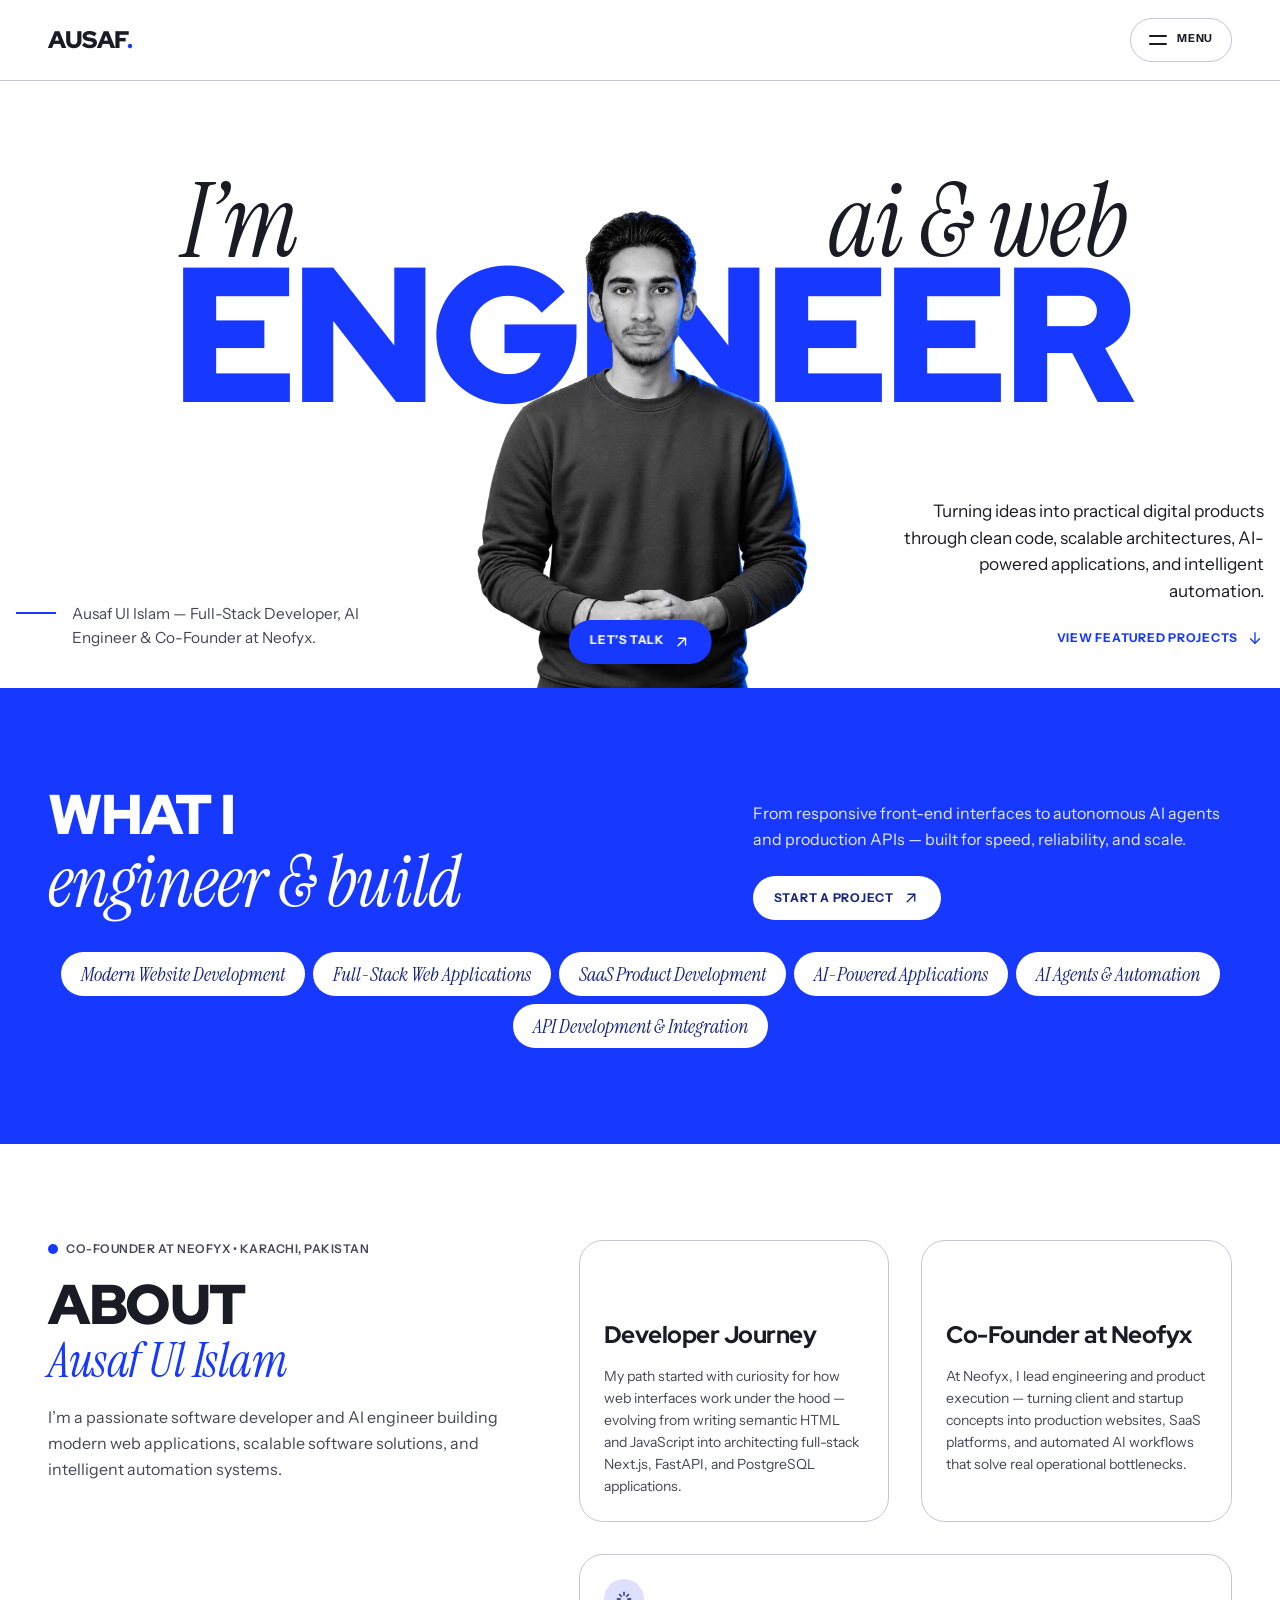
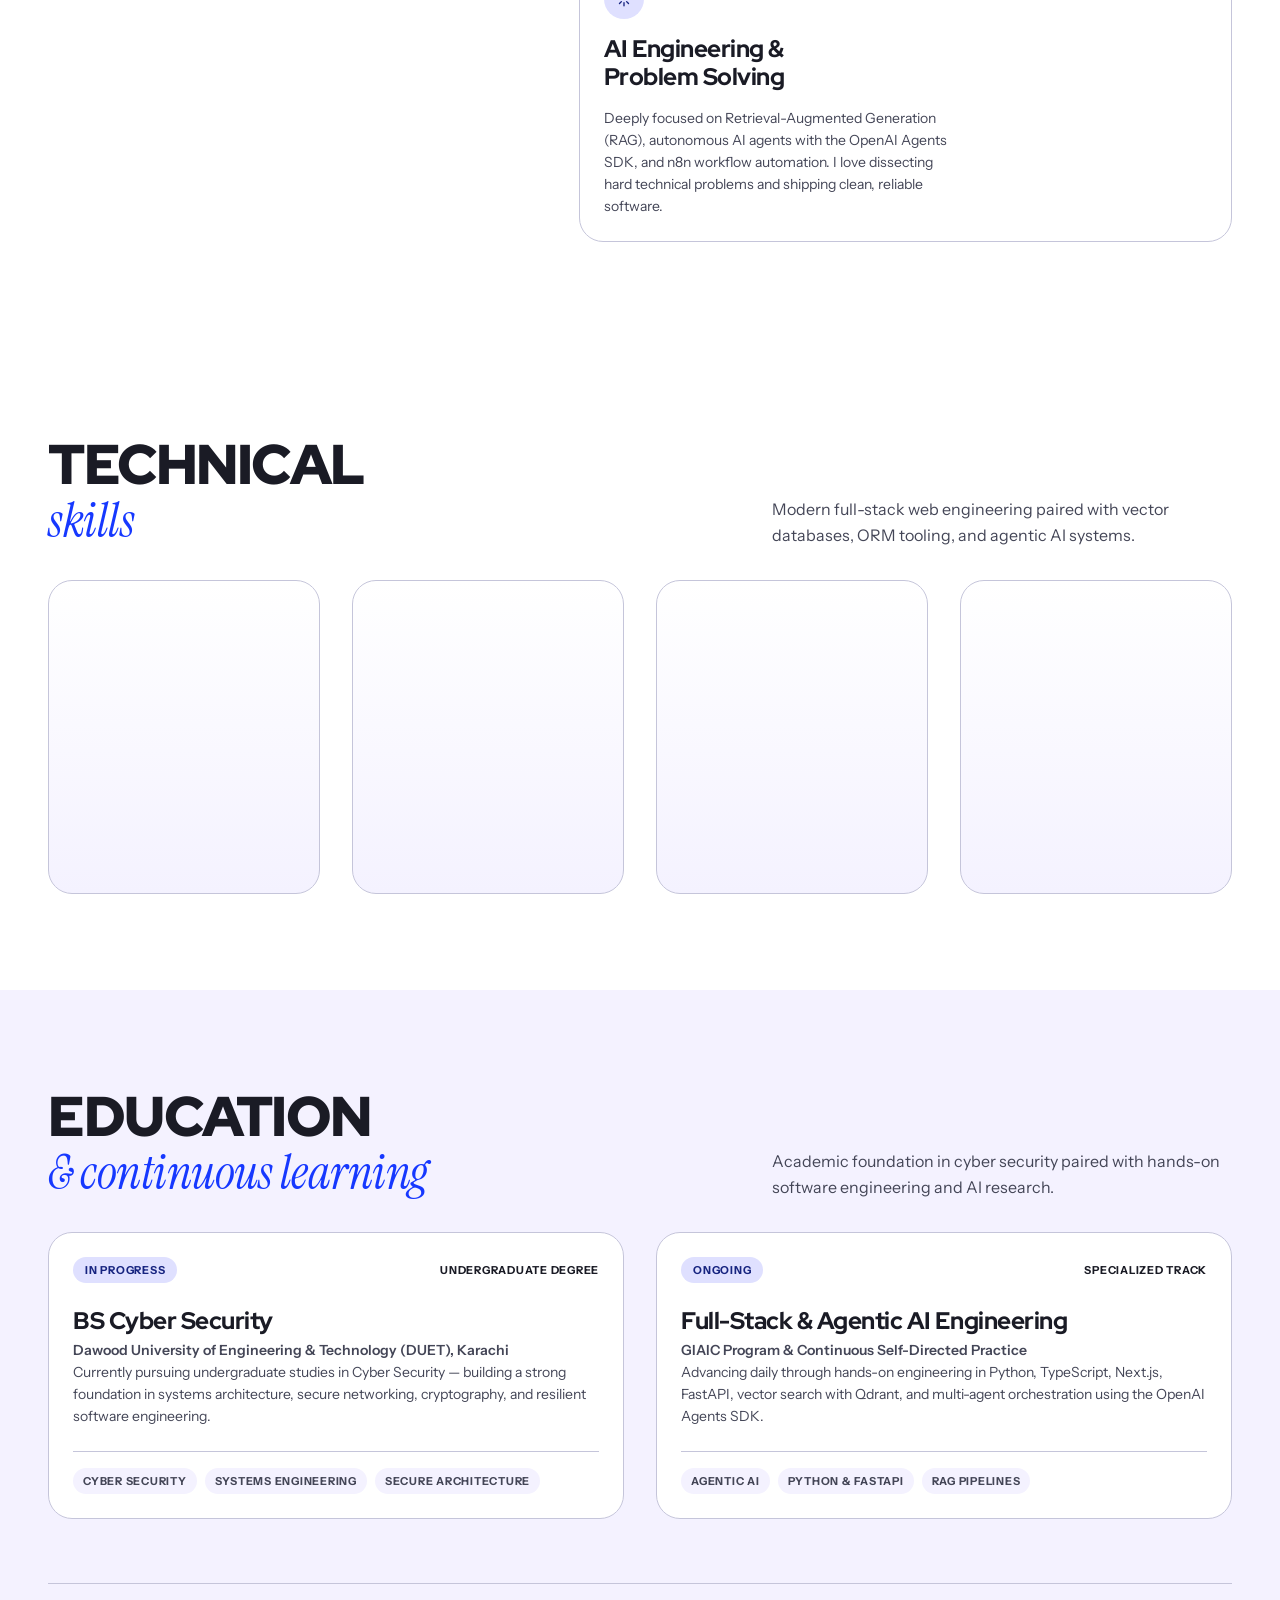
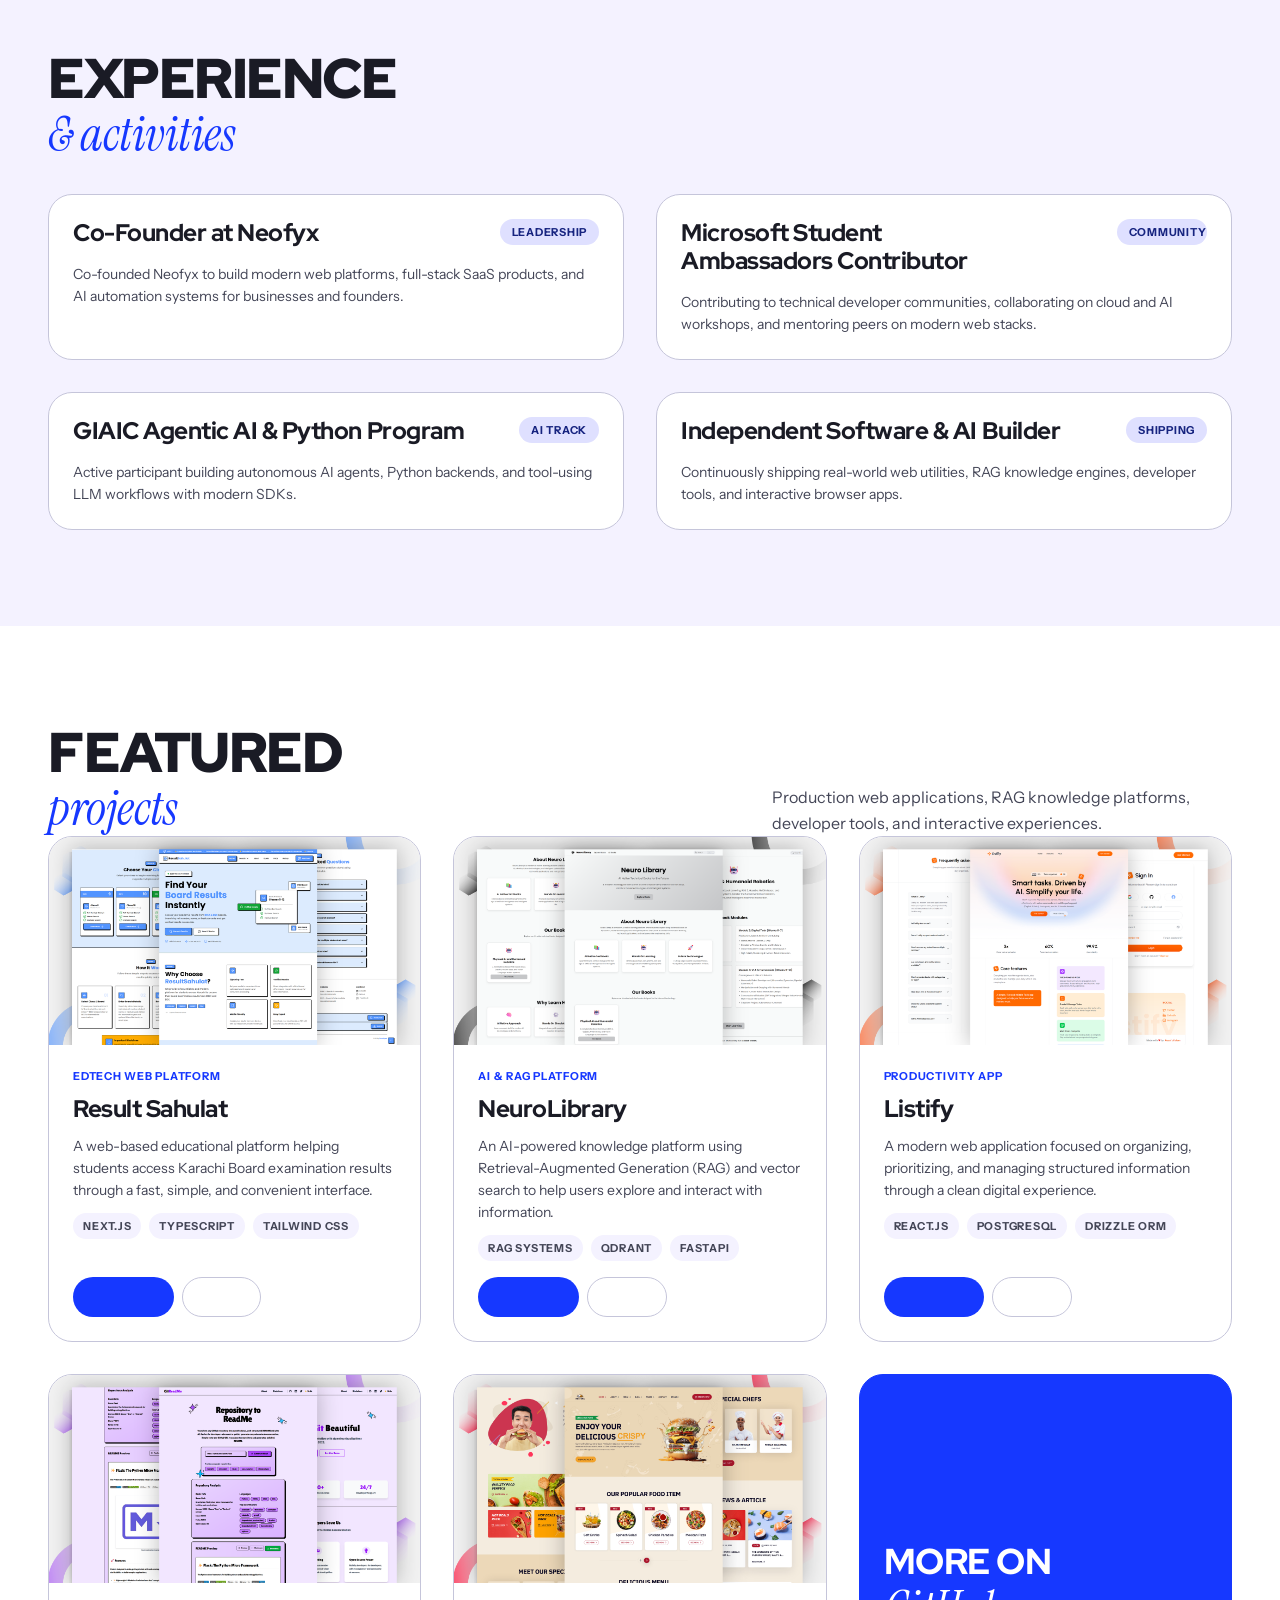
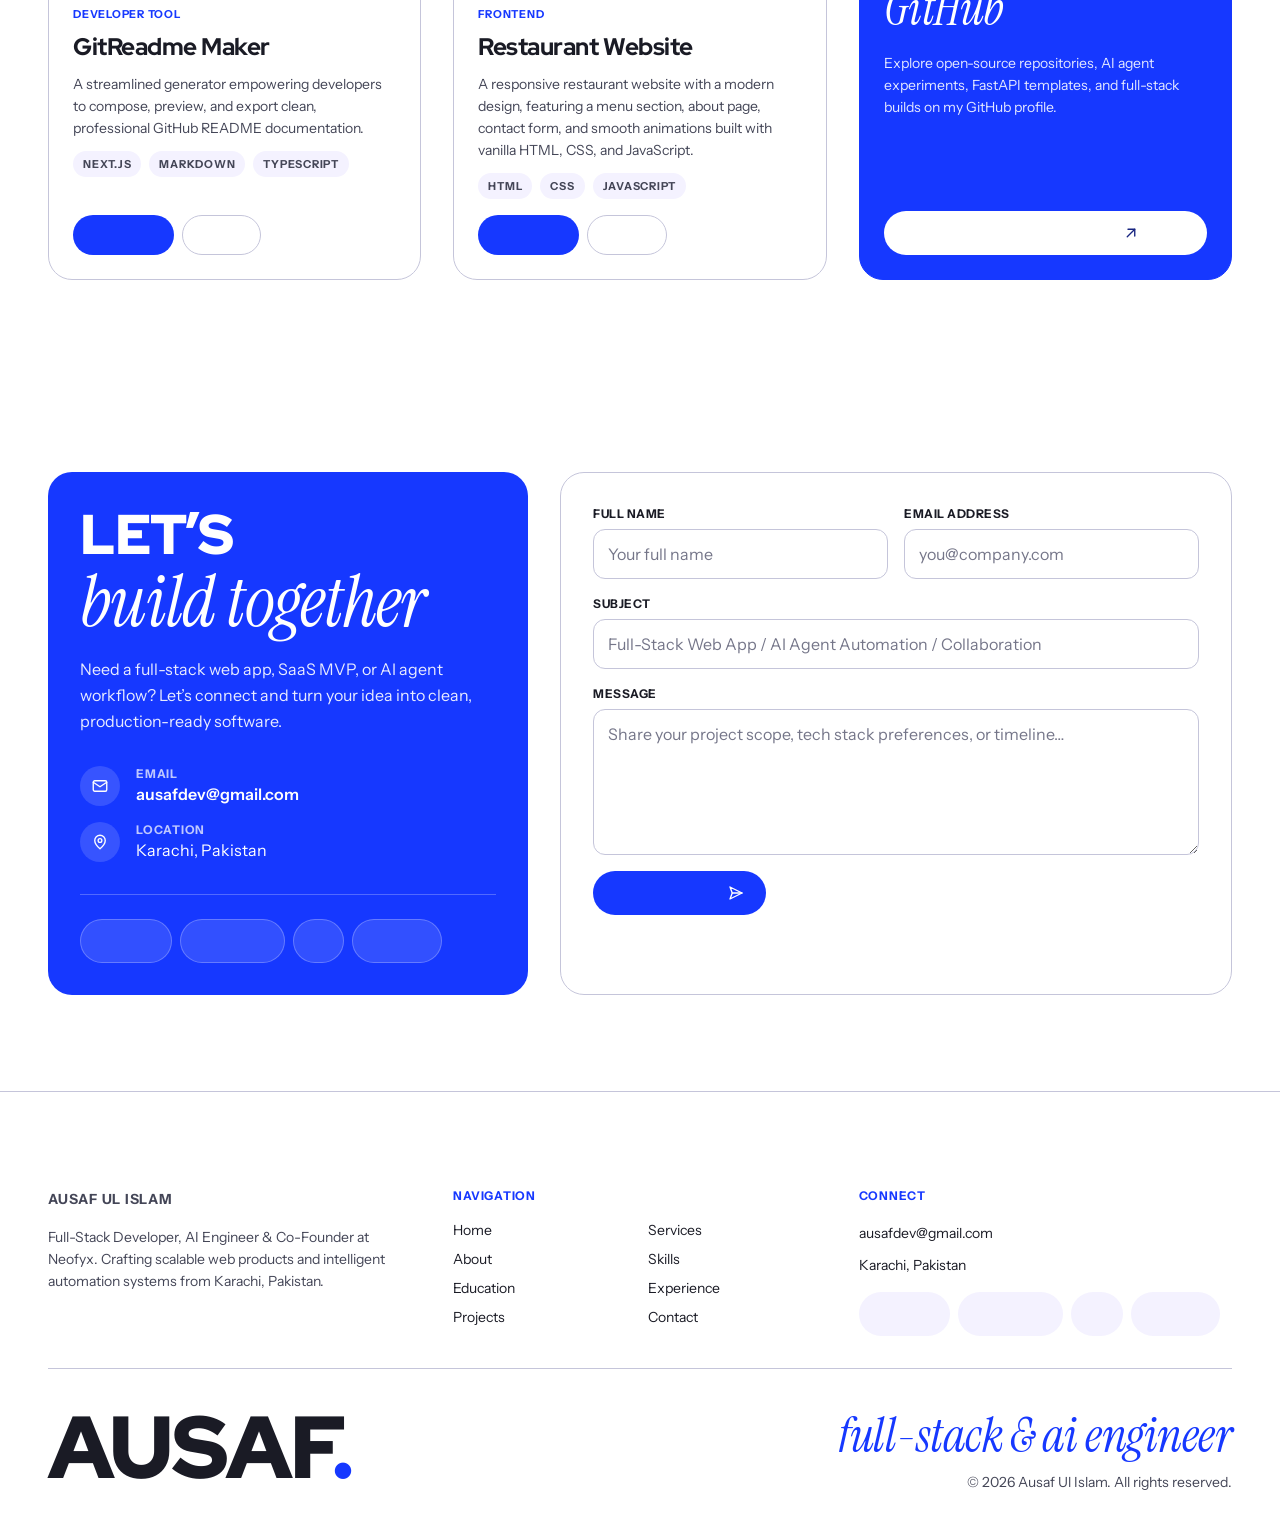
==== commit be0f9d61: "finalize portfolio production setup" ====
--- a/index.html
+++ b/index.html
@@ -4,7 +4,30 @@
   <meta charset="UTF-8">
   <meta name="viewport" content="width=device-width, initial-scale=1">
   <meta name="description" content="Portfolio of Ausaf Ul Islam, Full-Stack Developer and AI Engineer. Explore projects, skills, education, experience, and services.">
+  <meta name="author" content="Ausaf Ul Islam">
+  <meta name="robots" content="index, follow">
+  <meta name="color-scheme" content="light">
   <meta name="theme-color" content="#FFFFFF">
+  <meta property="og:type" content="website">
+  <meta property="og:site_name" content="AUSAF. — Portfolio">
+  <meta property="og:locale" content="en_US">
+  <meta property="og:title" content="AUSAF. — Full-Stack Developer &amp; AI Engineer">
+  <meta property="og:description" content="Full-stack web apps, AI agents, and production-ready digital products by Ausaf Ul Islam.">
+  <meta property="og:url" content="https://ausaf-portfolio-devixo-internship.vercel.app/">
+  <meta property="og:image" content="https://ausaf-portfolio-devixo-internship.vercel.app/screenshots/desktop/01-home.png">
+  <meta property="og:image:secure_url" content="https://ausaf-portfolio-devixo-internship.vercel.app/screenshots/desktop/01-home.png">
+  <meta property="og:image:type" content="image/png">
+  <meta property="og:image:width" content="1440">
+  <meta property="og:image:height" content="900">
+  <meta property="og:image:alt" content="Desktop hero section of Ausaf Ul Islam's portfolio">
+  <meta name="twitter:card" content="summary_large_image">
+  <meta name="twitter:title" content="AUSAF. — Full-Stack Developer &amp; AI Engineer">
+  <meta name="twitter:description" content="Full-stack web apps, AI agents, and production-ready digital products by Ausaf Ul Islam.">
+  <meta name="twitter:image" content="https://ausaf-portfolio-devixo-internship.vercel.app/screenshots/desktop/01-home.png">
+  <link rel="canonical" href="https://ausaf-portfolio-devixo-internship.vercel.app/">
+  <link rel="icon" href="assets/icons/favicon.svg" type="image/svg+xml">
+  <link rel="alternate icon" href="assets/icons/favicon.ico" sizes="any">
+  <link rel="apple-touch-icon" href="assets/icons/favicon.png">
   <title>AUSAF. — Full-Stack Developer &amp; AI Engineer</title>
   <link rel="preconnect" href="https://fonts.googleapis.com">
   <link rel="preconnect" href="https://fonts.gstatic.com" crossorigin>
@@ -12,6 +35,23 @@
   <link rel="stylesheet" href="css/style.css">
   <link rel="stylesheet" href="css/responsive.css">
   <link rel="stylesheet" href="css/animations.css">
+  <script type="application/ld+json">
+    {
+      "@context": "https://schema.org",
+      "@type": "Person",
+      "name": "Ausaf Ul Islam",
+      "url": "https://ausaf-portfolio-devixo-internship.vercel.app/",
+      "email": "mailto:ausafdev@gmail.com",
+      "jobTitle": "Full-Stack Developer and AI Engineer",
+      "description": "Ausaf Ul Islam builds full-stack web applications, AI agents, and production-ready digital products.",
+      "sameAs": [
+        "https://github.com/ausafulislam",
+        "https://linkedin.com/in/ausafulislam",
+        "https://x.com/ausafulislam_h",
+        "https://www.fiverr.com/h_ausafulislam"
+      ]
+    }
+  </script>
 </head>
 <body>
   <a class="skip-link" href="#main-content">Skip to content</a>
@@ -25,10 +65,6 @@
     <symbol id="icon-arrow-down" viewBox="0 0 24 24">
       <path d="M12 5v14"></path>
       <path d="m6 13 6 6 6-6"></path>
-    </symbol>
-    <symbol id="icon-contrast" viewBox="0 0 24 24">
-      <circle cx="12" cy="12" r="9"></circle>
-      <path d="M12 3a9 9 0 0 0 0 18z"></path>
     </symbol>
     <symbol id="icon-terminal" viewBox="0 0 24 24">
       <rect x="3" y="4" width="18" height="16" rx="2"></rect>
@@ -77,11 +113,6 @@
     <symbol id="icon-mail" viewBox="0 0 24 24">
       <rect x="3" y="5" width="18" height="14" rx="2"></rect>
       <path d="m3 7 9 6 9-6"></path>
-    </symbol>
-    <symbol id="icon-globe" viewBox="0 0 24 24">
-      <circle cx="12" cy="12" r="9"></circle>
-      <path d="M3 12h18"></path>
-      <path d="M12 3a15 15 0 0 1 0 18 15 15 0 0 1 0-18Z"></path>
     </symbol>
     <symbol id="icon-location" viewBox="0 0 24 24">
       <path d="M12 21s7-6 7-11a7 7 0 1 0-14 0c0 5 7 11 7 11Z"></path>
@@ -133,10 +164,6 @@
       </ul>
       <div class="nav-panel-footer">
         <span class="nav-role"><span class="desktop-text">Ausaf Ul Islam • Full-Stack Developer &amp; AI Engineer</span><span class="mobile-text">Ausaf Ul Islam</span></span>
-        <button class="mode-toggle" type="button" id="mode-toggle" aria-label="Toggle light and dark mode" aria-pressed="false">
-          <svg class="icon" aria-hidden="true"><use href="#icon-contrast"></use></svg>
-          <span>CHANGE THE MODE</span>
-        </button>
       </div>
     </div>
   </nav>
@@ -442,11 +469,7 @@
           <ul class="contact-list">
             <li>
               <span class="icon-circle" aria-hidden="true"><svg class="icon"><use href="#icon-mail"></use></svg></span>
-              <span><span class="label-md">Email</span><a href="mailto:contact@ausafulislam.xyz">contact@ausafulislam.xyz</a></span>
-            </li>
-            <li>
-              <span class="icon-circle" aria-hidden="true"><svg class="icon"><use href="#icon-globe"></use></svg></span>
-              <span><span class="label-md">Portfolio</span><a href="https://ausafulislam.xyz" target="_blank" rel="noopener noreferrer">ausafulislam.xyz</a></span>
+              <span><span class="label-md">Email</span><a href="mailto:ausafdev@gmail.com">ausafdev@gmail.com</a></span>
             </li>
             <li>
               <span class="icon-circle" aria-hidden="true"><svg class="icon"><use href="#icon-location"></use></svg></span>
@@ -510,8 +533,7 @@
         <div class="footer-column" data-reveal>
           <p class="label-md footer-column-title">Connect</p>
           <ul class="footer-connect">
-            <li><a href="mailto:contact@ausafulislam.xyz">contact@ausafulislam.xyz</a></li>
-            <li><a href="https://ausafulislam.xyz" target="_blank" rel="noopener noreferrer">ausafulislam.xyz</a></li>
+            <li><a href="mailto:ausafdev@gmail.com">ausafdev@gmail.com</a></li>
             <li class="desktop-text"><span>Karachi, Pakistan</span></li>
           </ul>
           <div class="social-list footer-socials" aria-label="Footer social links">
--- a/css/style.css
+++ b/css/style.css
@@ -62,25 +62,6 @@
   --radius-full: 9999px;
 }
 
-html.dark {
-  color-scheme: dark;
-  --color-accent: #bcc2ff;
-  --color-primary: #bcc2ff;
-  --color-on-primary: #00189a;
-  --color-background: #12131d;
-  --color-surface: #12131d;
-  --color-surface-container-low: #1a1b25;
-  --color-surface-container: #1e1f29;
-  --color-surface-container-high: #282934;
-  --color-text: #e2e1f0;
-  --color-text-muted: #c5c5da;
-  --color-outline: #8e8fa3;
-  --color-outline-variant: #444657;
-  --color-secondary-container: #313d97;
-  --color-on-secondary-container: #dfe0ff;
-  --color-focus-ring: rgba(188, 194, 255, 0.2);
-}
-
 *,
 *::before,
 *::after {
@@ -112,7 +93,6 @@
 }
 
 .menu-button,
-.mode-toggle,
 .pill,
 .nav-link,
 .footer-nav a,
@@ -614,40 +594,35 @@
   font-weight: 600;
 }
 
-.mode-toggle {
-  display: inline-flex;
-  align-items: center;
-  gap: 8px;
-  min-height: 40px;
-  padding: 8px 14px;
-  border: 1px solid var(--color-outline-variant);
-  border-radius: var(--radius-full);
-  font-size: var(--fs-label-sm);
-  font-weight: 700;
-  letter-spacing: 0.75px;
-  text-transform: uppercase;
-}
-
 .hero {
   position: relative;
   z-index: 2;
-  padding-top: var(--gutter-xl);
+  padding-top: calc(var(--gutter-xl) - 16px);
   overflow: hidden;
 }
 
 .hero-container {
+  --hero-gutter: 12px;
   position: relative;
+  width: calc(100% - var(--hero-gutter) * 2);
+  max-width: none;
+  margin-inline: auto;
+  padding-inline: 0;
 }
 
 .hero-lockup {
   position: relative;
+  top: 16px;
+  left: clamp(6px, 0.8vw, 14px);
   display: grid;
-  grid-template-columns: max-content max-content;
-  justify-content: center;
+  grid-template-columns: repeat(2, minmax(0, 1fr));
   align-items: end;
-  column-gap: clamp(32px, 5vw, 96px);
+  width: fit-content;
+  max-width: 100%;
+  margin-inline: auto;
+  column-gap: 0;
   row-gap: 0;
-  padding-top: var(--gutter-md);
+  padding-top: clamp(20px, 2.4vw, 32px);
   text-align: center;
 }
 
@@ -656,7 +631,7 @@
   z-index: 2;
   color: var(--color-text);
   font-family: var(--font-editorial);
-  font-size: clamp(36px, 6.5vw, 92px);
+  font-size: clamp(44px, 8vw, 112px);
   font-style: italic;
   font-weight: 400;
   line-height: 1;
@@ -666,12 +641,16 @@
 .hero-serif-start {
   grid-column: 1;
   grid-row: 1;
+  justify-self: start;
+  padding-left: clamp(6px, 0.85vw, 14px);
   text-align: left;
 }
 
 .hero-serif-end {
   grid-column: 2;
   grid-row: 1;
+  justify-self: end;
+  padding-right: 2px;
   text-align: right;
 }
 
@@ -680,11 +659,15 @@
   z-index: 1;
   grid-column: 1 / -1;
   grid-row: 2;
+  width: 100%;
   margin-top: -6px;
+  margin-inline: 0;
+  padding-inline: 0;
   color: var(--color-accent);
-  font-size: clamp(52px, 12vw, 152px);
-  line-height: 0.88;
-  letter-spacing: -0.055em;
+  font-size: clamp(58px, 15vw, 196px);
+  line-height: 0.92;
+  letter-spacing: -0.035em;
+  white-space: nowrap;
 }
 
 .hero-grid {
@@ -693,8 +676,15 @@
     "portrait"
     "bio"
     "copy";
-  gap: var(--gutter-xl);
-  margin-top: -64px;
+  gap: var(--gutter-md);
+  margin-top: -28px;
+}
+
+.hero-bio,
+.hero-copy {
+  position: relative;
+  z-index: 2;
+  min-width: 0;
 }
 
 .hero-bio {
@@ -713,17 +703,20 @@
 }
 
 .hero-bio p {
-  max-width: 460px;
+  width: 100%;
+  max-width: 100%;
   color: var(--color-text-muted);
-  font-size: var(--fs-body-md);
-  line-height: var(--lh-body-md);
+  font-size: clamp(15px, 1.2vw, 18px);
+  line-height: 1.55;
+  overflow-wrap: break-word;
 }
 
 .hero-portrait {
   grid-area: portrait;
   position: relative;
   z-index: 3;
-  width: min(100%, 320px);
+  justify-self: center;
+  width: min(100%, 360px);
   margin-inline: auto;
 }
 
@@ -749,10 +742,12 @@
 }
 
 .hero-copy p {
-  max-width: 520px;
-  margin-inline: auto;
-  font-size: var(--fs-body-lg);
-  line-height: var(--lh-body-lg);
+  width: 100%;
+  max-width: 100%;
+  margin-inline: 0;
+  font-size: clamp(16px, 1.35vw, 20px);
+  line-height: 1.55;
+  overflow-wrap: break-word;
 }
 
 .text-link {
--- a/css/responsive.css
+++ b/css/responsive.css
@@ -46,21 +46,24 @@
     justify-content: flex-end;
   }
 
+  .hero-container {
+    --hero-gutter: 14px;
+  }
+
   .hero-lockup {
-    padding-top: var(--gutter-lg);
-    column-gap: clamp(48px, 6vw, 110px);
+    padding-top: clamp(24px, 2.6vw, 36px);
   }
 
   .hero-title {
-    margin-top: -12px;
-  }
-
-  .hero-grid {
-    margin-top: -80px;
-  }
-
-  .hero-portrait {
-    width: 320px;
+    margin-top: -16px;
+  }
+
+  .hero-grid {
+    margin-top: -48px;
+  }
+
+  .hero-portrait {
+    width: min(100%, 370px);
   }
 }
 
@@ -139,12 +142,16 @@
     margin-top: var(--gutter-xl);
   }
 
+  .hero-container {
+    --hero-gutter: 16px;
+  }
+
   .hero {
-    padding-top: 56px;
+    padding-top: 28px;
   }
 
   .hero-lockup {
-    column-gap: clamp(64px, 7vw, 120px);
+    padding-top: clamp(28px, 2.8vw, 40px);
   }
 
   .hero-title {
@@ -152,22 +159,11 @@
   }
 
   .hero-grid {
-    grid-template-columns: repeat(2, minmax(0, 1fr));
-    grid-template-areas:
-      "portrait bio"
-      "portrait copy";
-    align-items: start;
-    gap: var(--gutter-lg) var(--gutter-xl);
-    margin-top: -128px;
-  }
-
-  .hero-portrait {
-    grid-row: 1 / 3;
-    width: 384px;
-  }
-
-  .hero-cta {
-    bottom: var(--gutter-lg);
+    margin-top: -68px;
+  }
+
+  .hero-portrait {
+    width: min(100%, 390px);
   }
 
   .skills-grid,
@@ -257,34 +253,71 @@
     padding-top: 64px;
   }
 
-  .hero-grid {
-    grid-template-columns: repeat(3, minmax(0, 1fr));
-    grid-template-areas: "bio portrait copy";
+  .hero {
+    padding-top: 28px;
+  }
+
+  .hero-lockup {
+    padding-top: clamp(32px, 3vw, 44px);
+  }
+
+  .hero-title {
+    margin-top: -24px;
+  }
+
+  .hero-grid {
+    grid-template-columns: repeat(12, minmax(0, 1fr));
+    grid-template-areas:
+      "bio bio bio bio portrait portrait portrait portrait copy copy copy copy";
     align-items: end;
-    gap: 48px;
-    margin-top: -152px;
-  }
-
-  .hero-portrait {
-    grid-row: auto;
-    align-self: end;
+    gap: 0 clamp(16px, 2vw, 32px);
+    margin-top: -176px;
   }
 
   .hero-bio,
   .hero-copy {
-    padding-bottom: var(--gutter-lg);
+    padding-bottom: clamp(24px, 3vw, 48px);
+  }
+
+  .hero-bio {
+    padding-right: clamp(16px, 2vw, 32px);
+  }
+
+  .hero-portrait {
+    grid-row: auto;
+    justify-self: center;
+    width: min(100%, 300px);
+    margin-inline: 0;
+  }
+
+  .hero-copy {
+    padding-left: clamp(16px, 2vw, 32px);
+    text-align: right;
   }
 
   .hero-copy p {
     margin-inline: 0;
   }
-
-  .hero-copy {
-    text-align: left;
-  }
 }
 
 @media (min-width: 1200px) {
+  .hero {
+    padding-top: 36px;
+  }
+
+  .hero-title {
+    margin-top: -28px;
+  }
+
+  .hero-grid {
+    gap: 0 clamp(20px, 2vw, 32px);
+    margin-top: -198px;
+  }
+
+  .hero-portrait {
+    width: min(100%, 360px);
+  }
+
   .nav-panel-inner {
     padding: 48px 64px;
   }
@@ -305,3 +338,19 @@
     gap: var(--gutter-xl);
   }
 }
+
+@media (min-width: 1440px) {
+  .hero-grid {
+    margin-top: -220px;
+  }
+
+  .hero-portrait {
+    width: min(100%, 440px);
+  }
+}
+
+@media (min-width: 1600px) {
+  .hero-portrait {
+    width: 460px;
+  }
+}
--- a/css/animations.css
+++ b/css/animations.css
@@ -81,7 +81,6 @@
 .menu-icon span,
 .menu-button,
 .menu-close-button,
-.mode-toggle,
 .pill,
 .nav-link,
 .card,
@@ -212,12 +211,6 @@
   transition-delay: 300ms;
 }
 
-.mode-toggle[aria-pressed="true"] {
-  border-color: var(--color-secondary-container);
-  background: var(--color-secondary-container);
-  color: var(--color-on-secondary-container);
-}
-
 @keyframes menu-link-in {
   from {
     opacity: 0;
@@ -271,7 +264,7 @@
 
   to {
     opacity: 1;
-    clip-path: inset(0 0 0 0);
+    clip-path: inset(-12% -12% -12% -12%);
     transform: translateY(0);
   }
 }
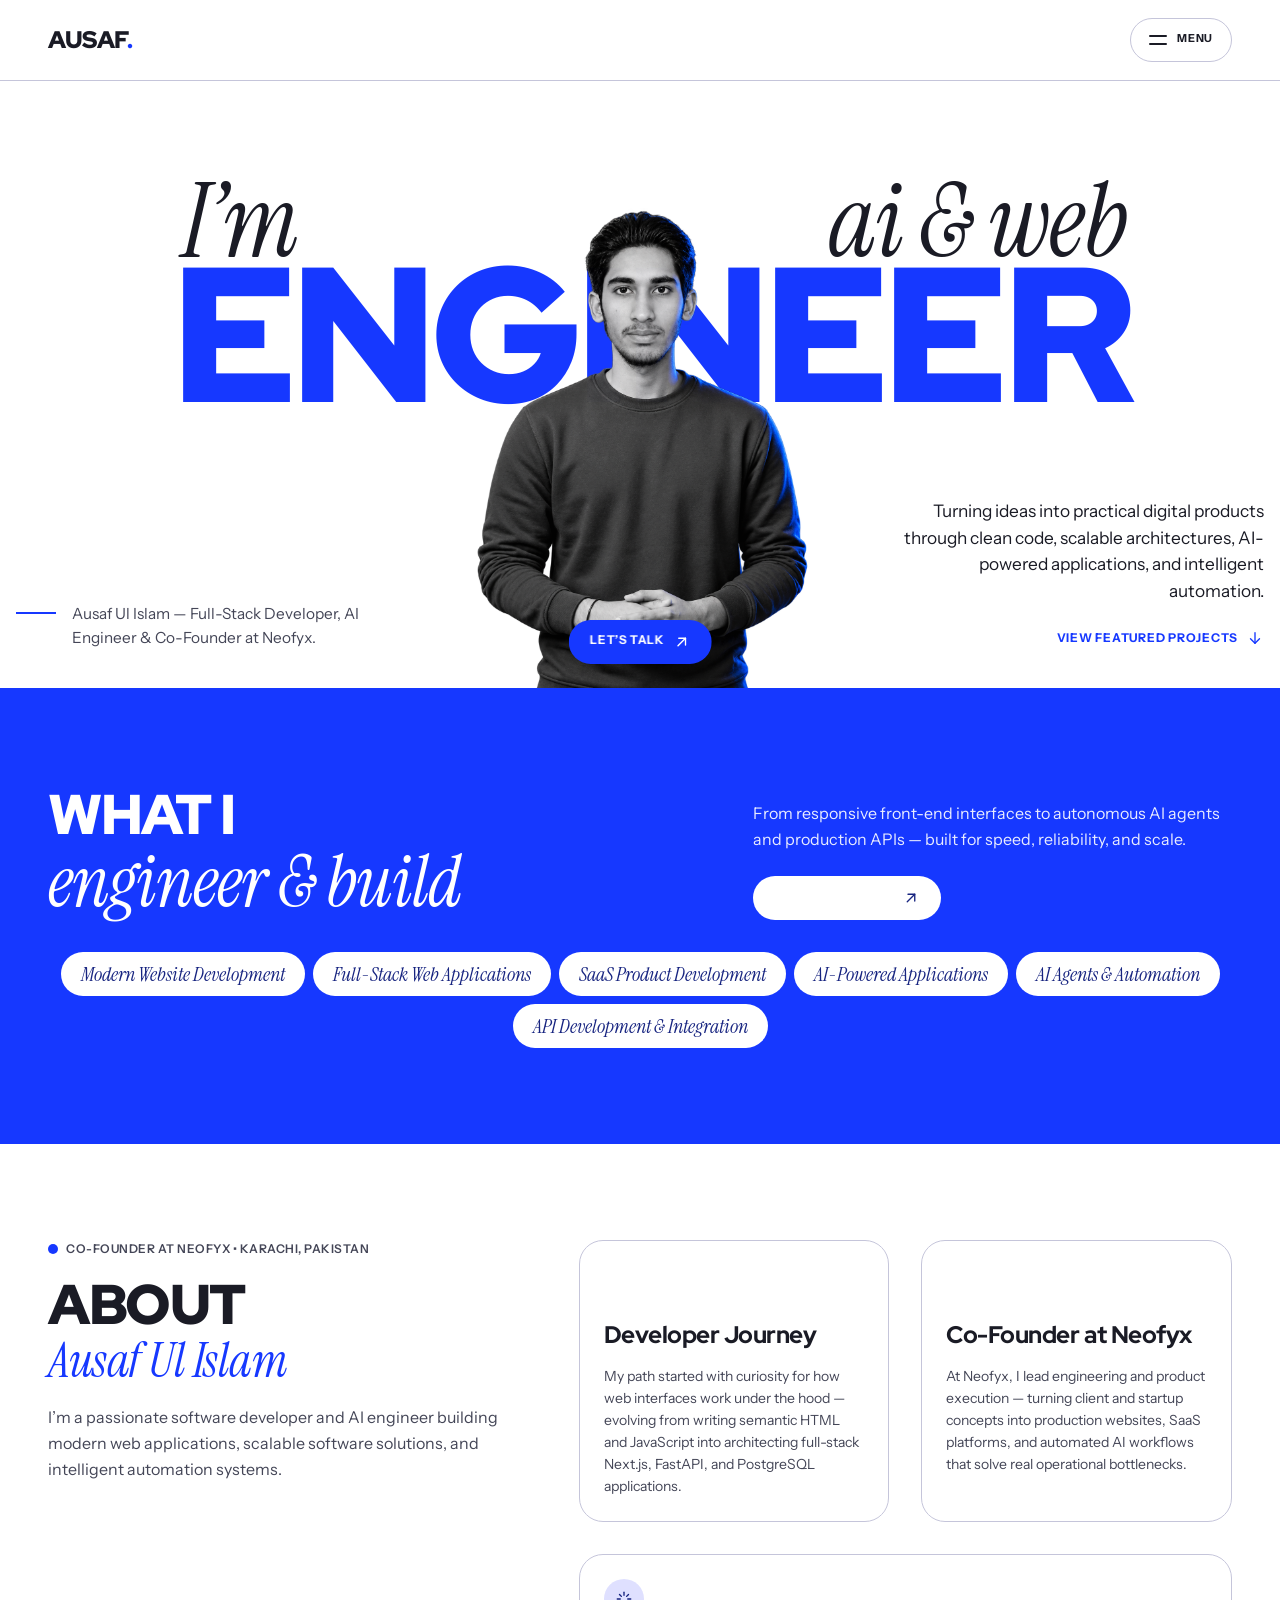
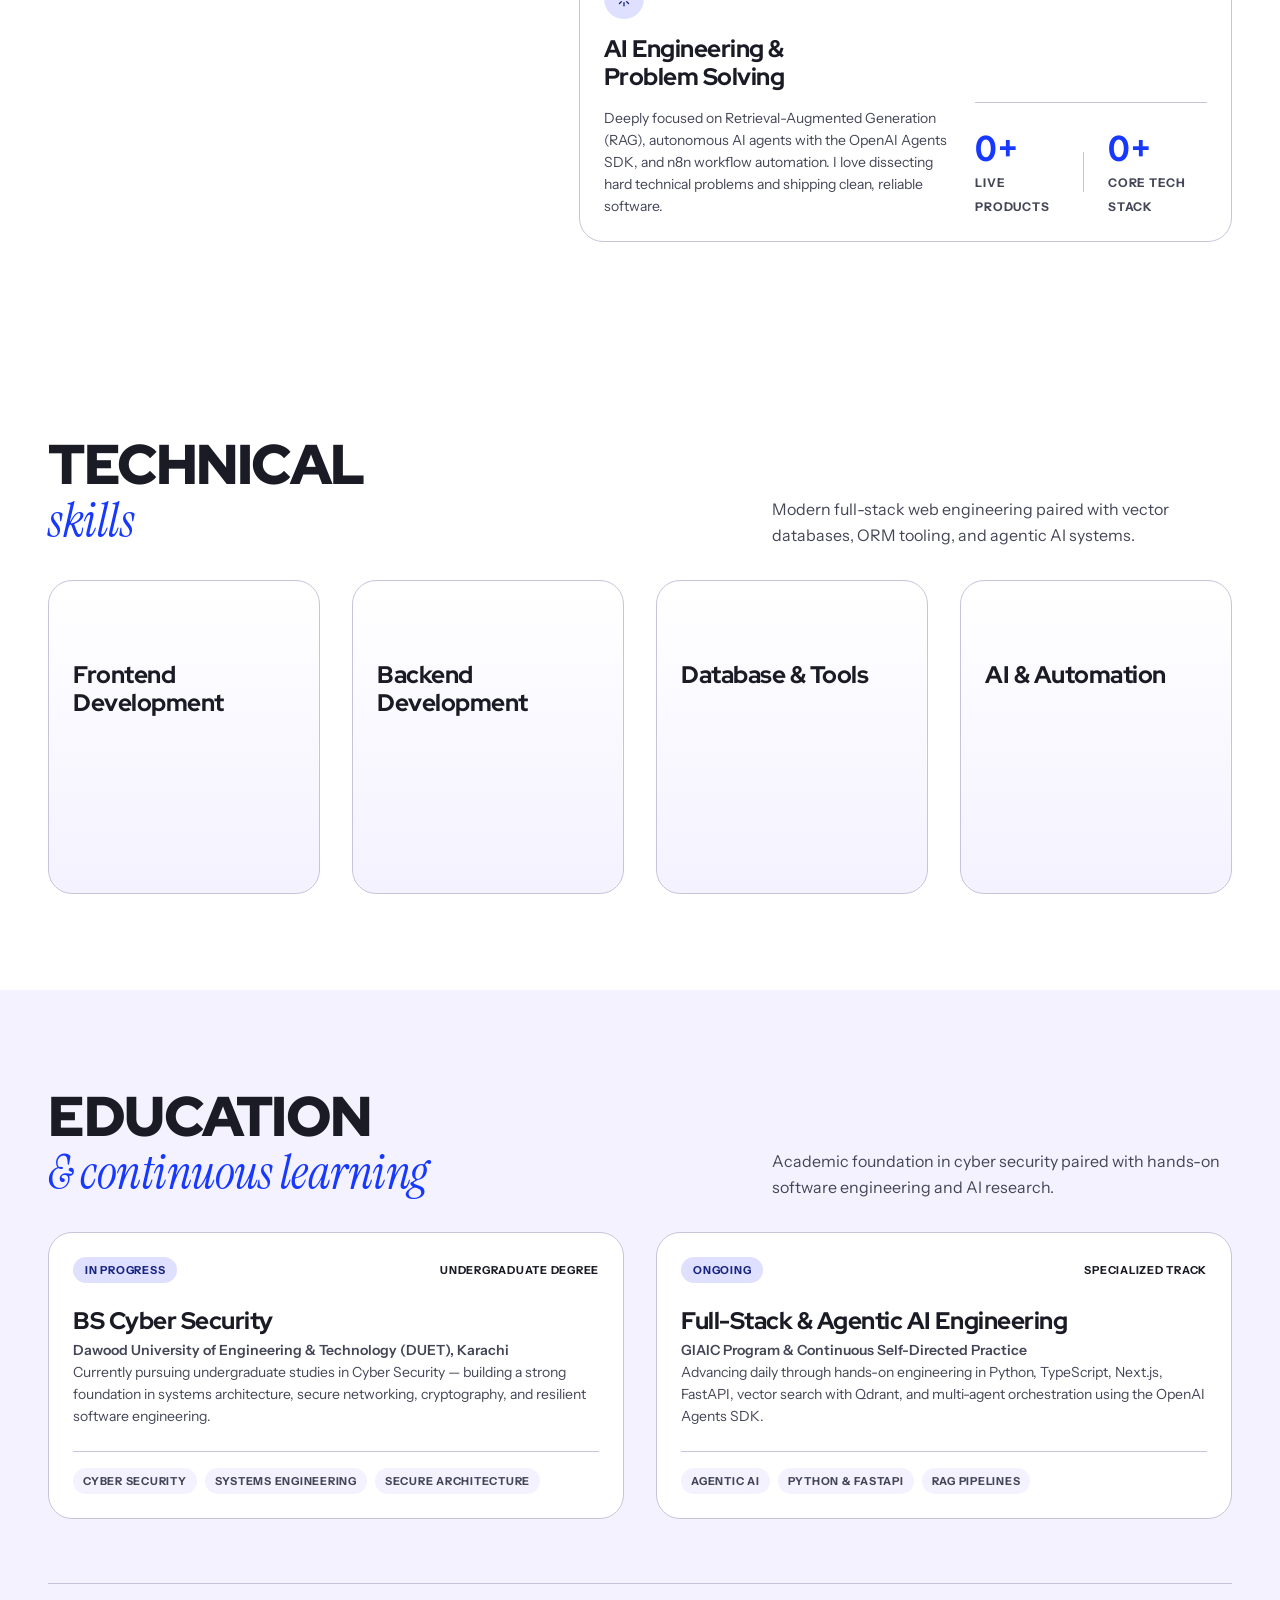
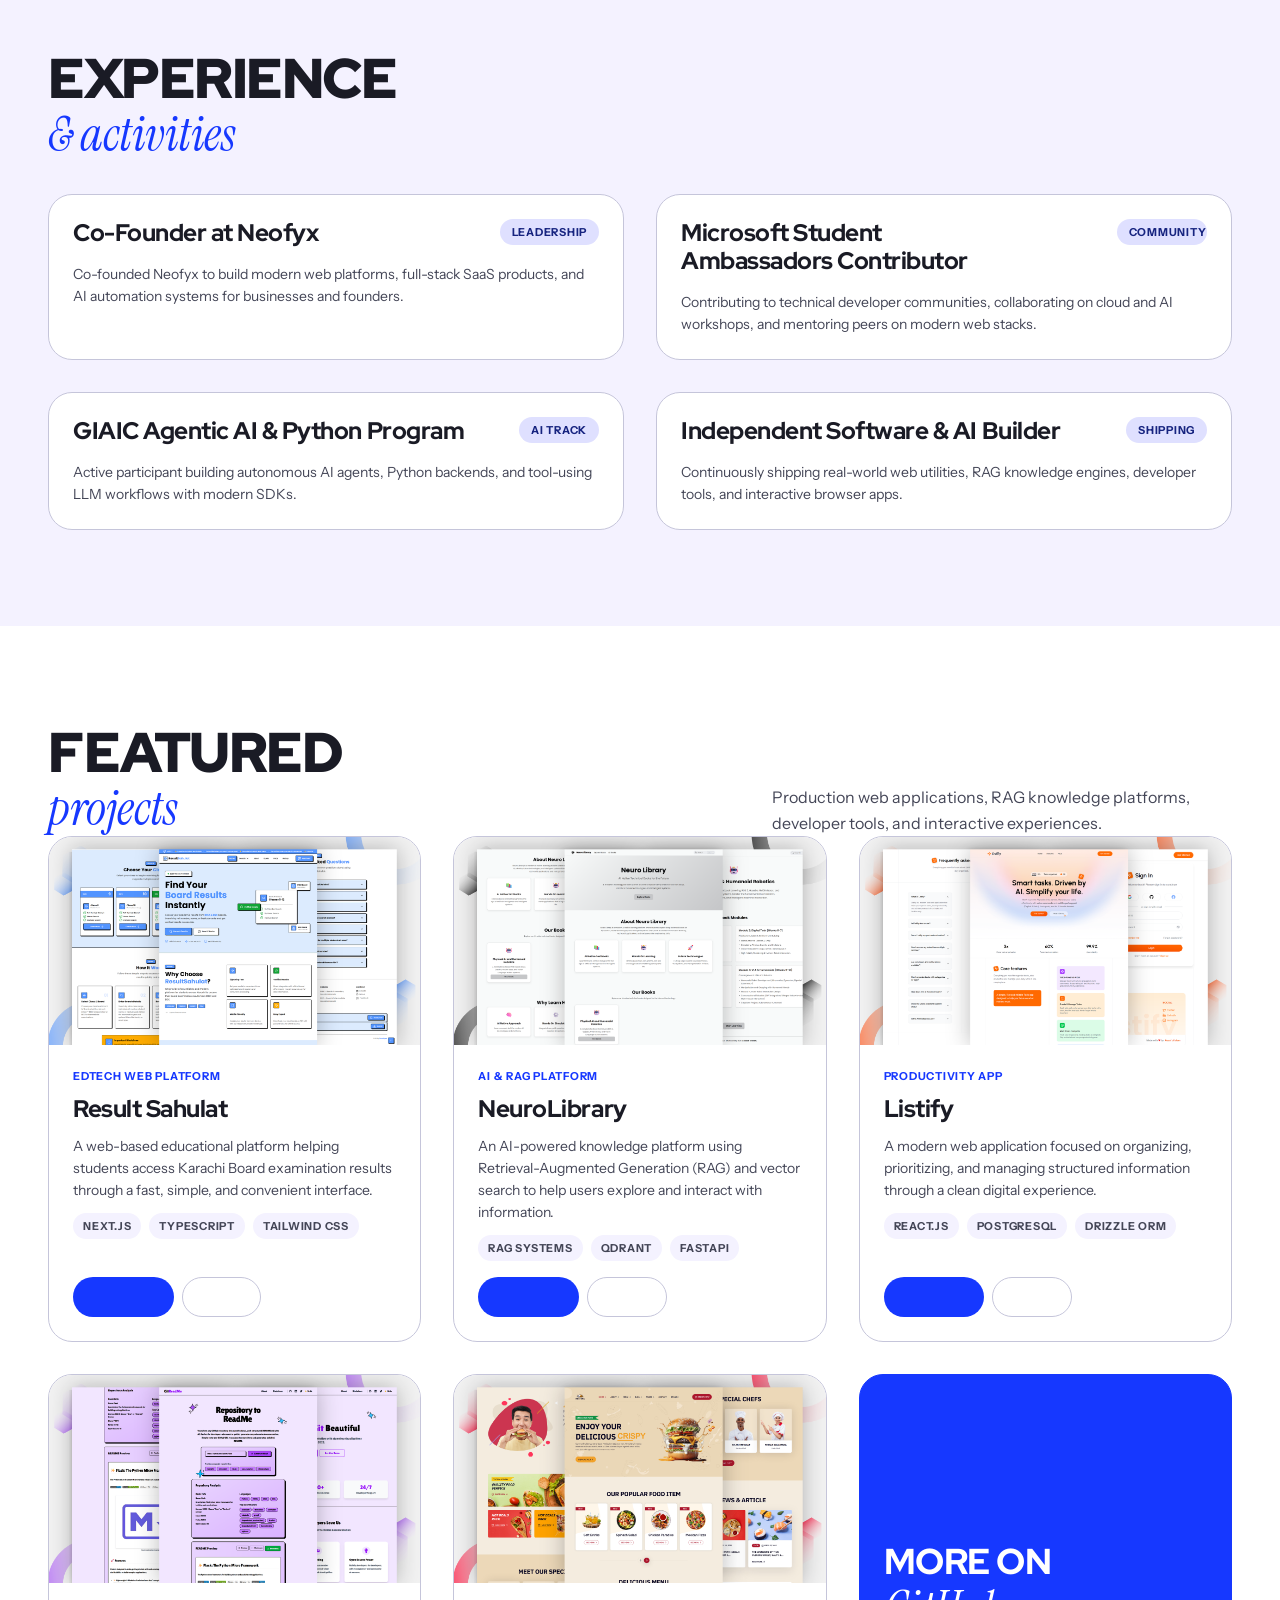
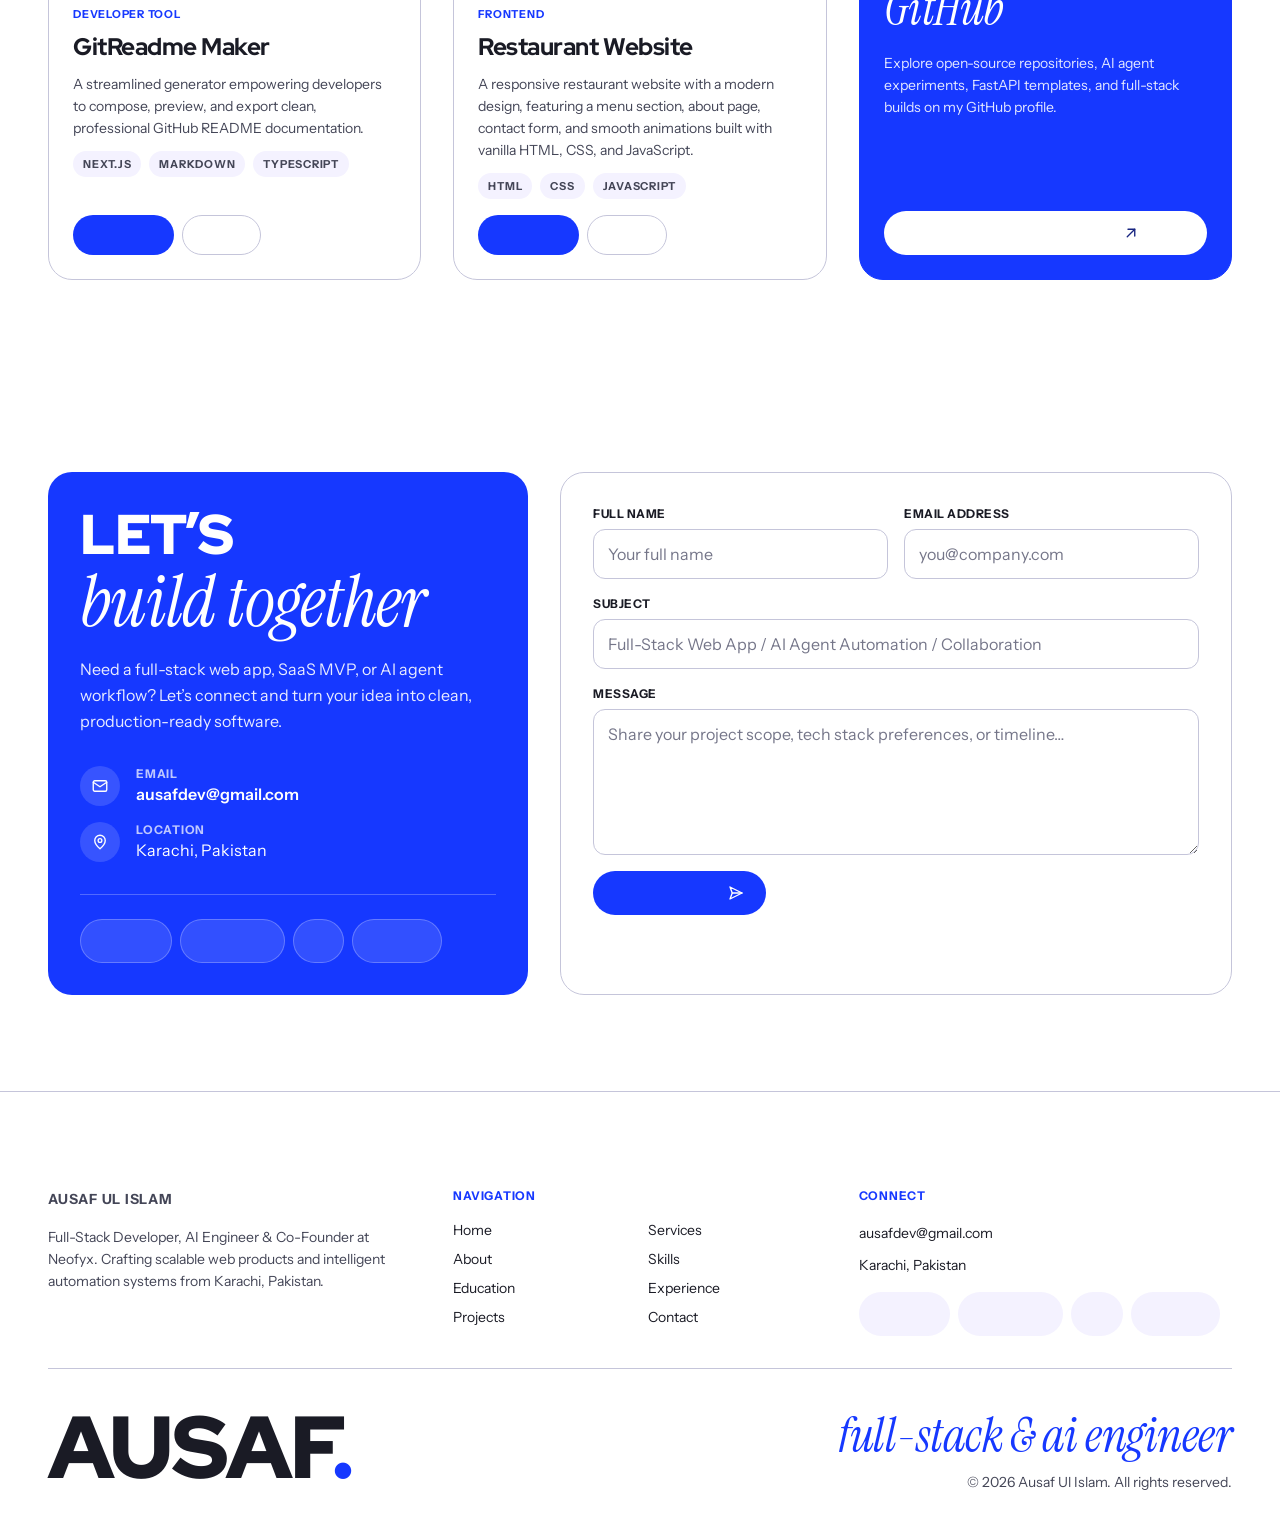
==== commit 95f71d81: "add source comments and updated assets" ====
--- a/index.html
+++ b/index.html
@@ -4,6 +4,7 @@
   <meta charset="UTF-8">
   <meta name="viewport" content="width=device-width, initial-scale=1">
   <meta name="description" content="Portfolio of Ausaf Ul Islam, Full-Stack Developer and AI Engineer. Explore projects, skills, education, experience, and services.">
+  <!-- SEO basics: helps search engines and social platforms describe this page. -->
   <meta name="author" content="Ausaf Ul Islam">
   <meta name="robots" content="index, follow">
   <meta name="color-scheme" content="light">
@@ -35,6 +36,7 @@
   <link rel="stylesheet" href="css/style.css">
   <link rel="stylesheet" href="css/responsive.css">
   <link rel="stylesheet" href="css/animations.css">
+  <!-- Structured data: tells search engines this portfolio belongs to Ausaf. -->
   <script type="application/ld+json">
     {
       "@context": "https://schema.org",
@@ -54,6 +56,7 @@
   </script>
 </head>
 <body>
+  <!-- Keyboard shortcut: lets users jump past the header and menu to the main content. -->
   <a class="skip-link" href="#main-content">Skip to content</a>
   <div class="page-loader" aria-hidden="true"><span>AUSAF.</span></div>
 
--- a/css/style.css
+++ b/css/style.css
@@ -1,3 +1,4 @@
+/* Design tokens and shared styles for the light-only portfolio. */
 :root {
   color-scheme: light;
   --font-display: "Red Hat Display", sans-serif;
--- a/css/responsive.css
+++ b/css/responsive.css
@@ -1,3 +1,4 @@
+/* Responsive layout rules, from small screens up to large desktops. */
 @media (min-width: 640px) {
   :root {
     --page-padding: 32px;
--- a/css/animations.css
+++ b/css/animations.css
@@ -1,3 +1,4 @@
+/* Motion, hover states, and reduced-motion overrides. */
 :root {
   --duration-fast: 150ms;
   --duration-normal: 300ms;
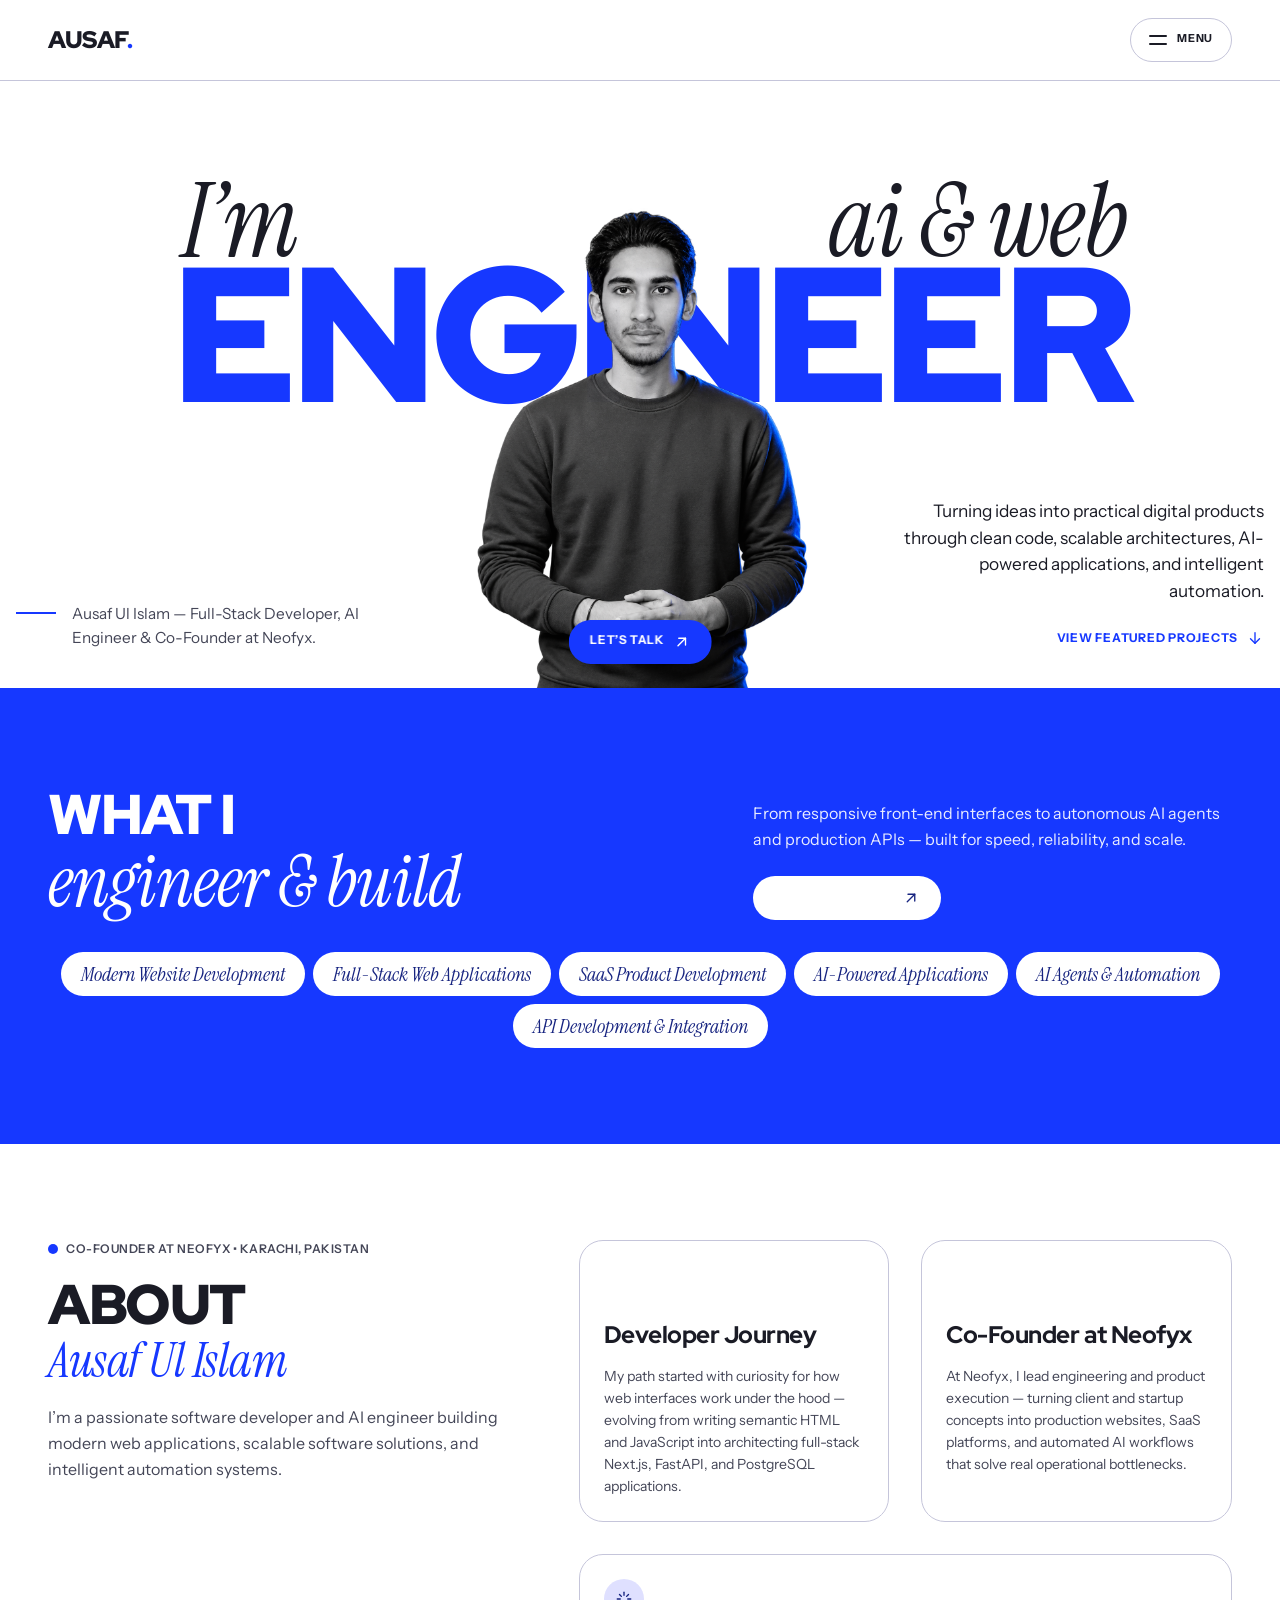
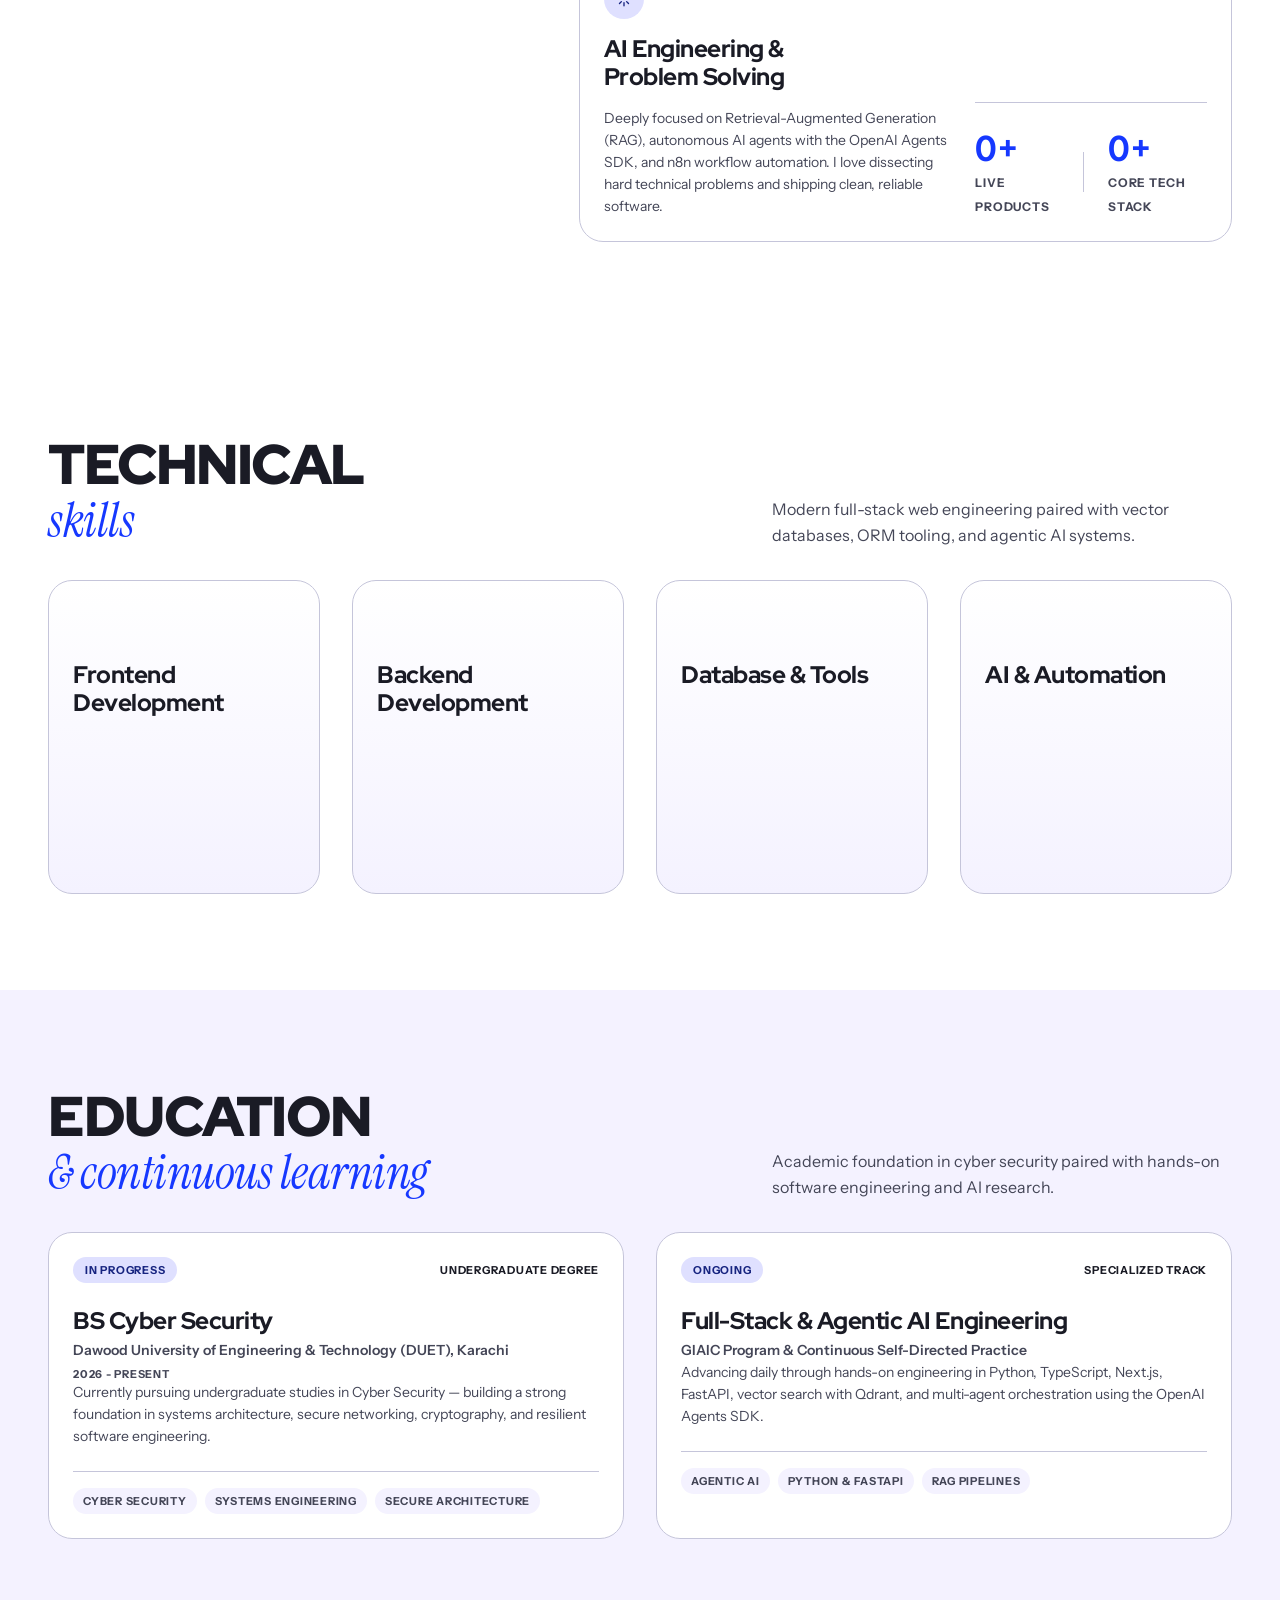
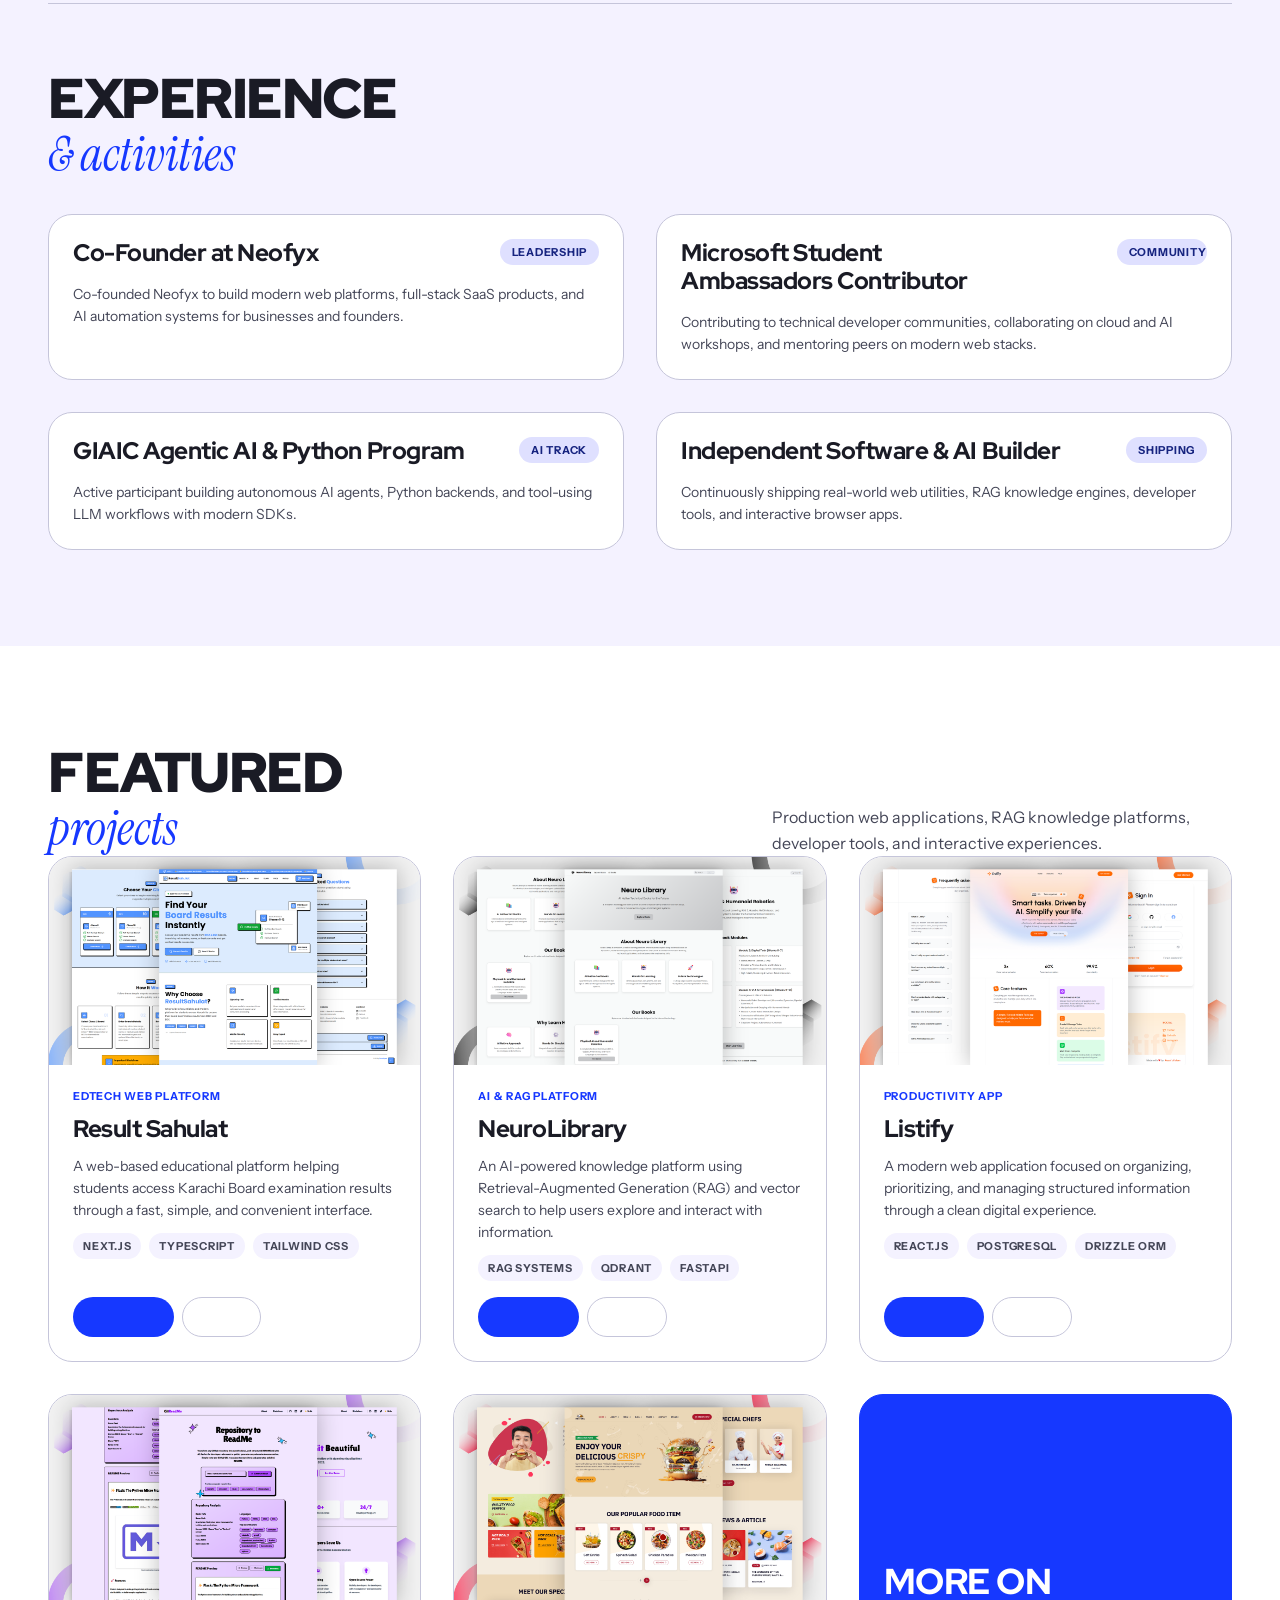
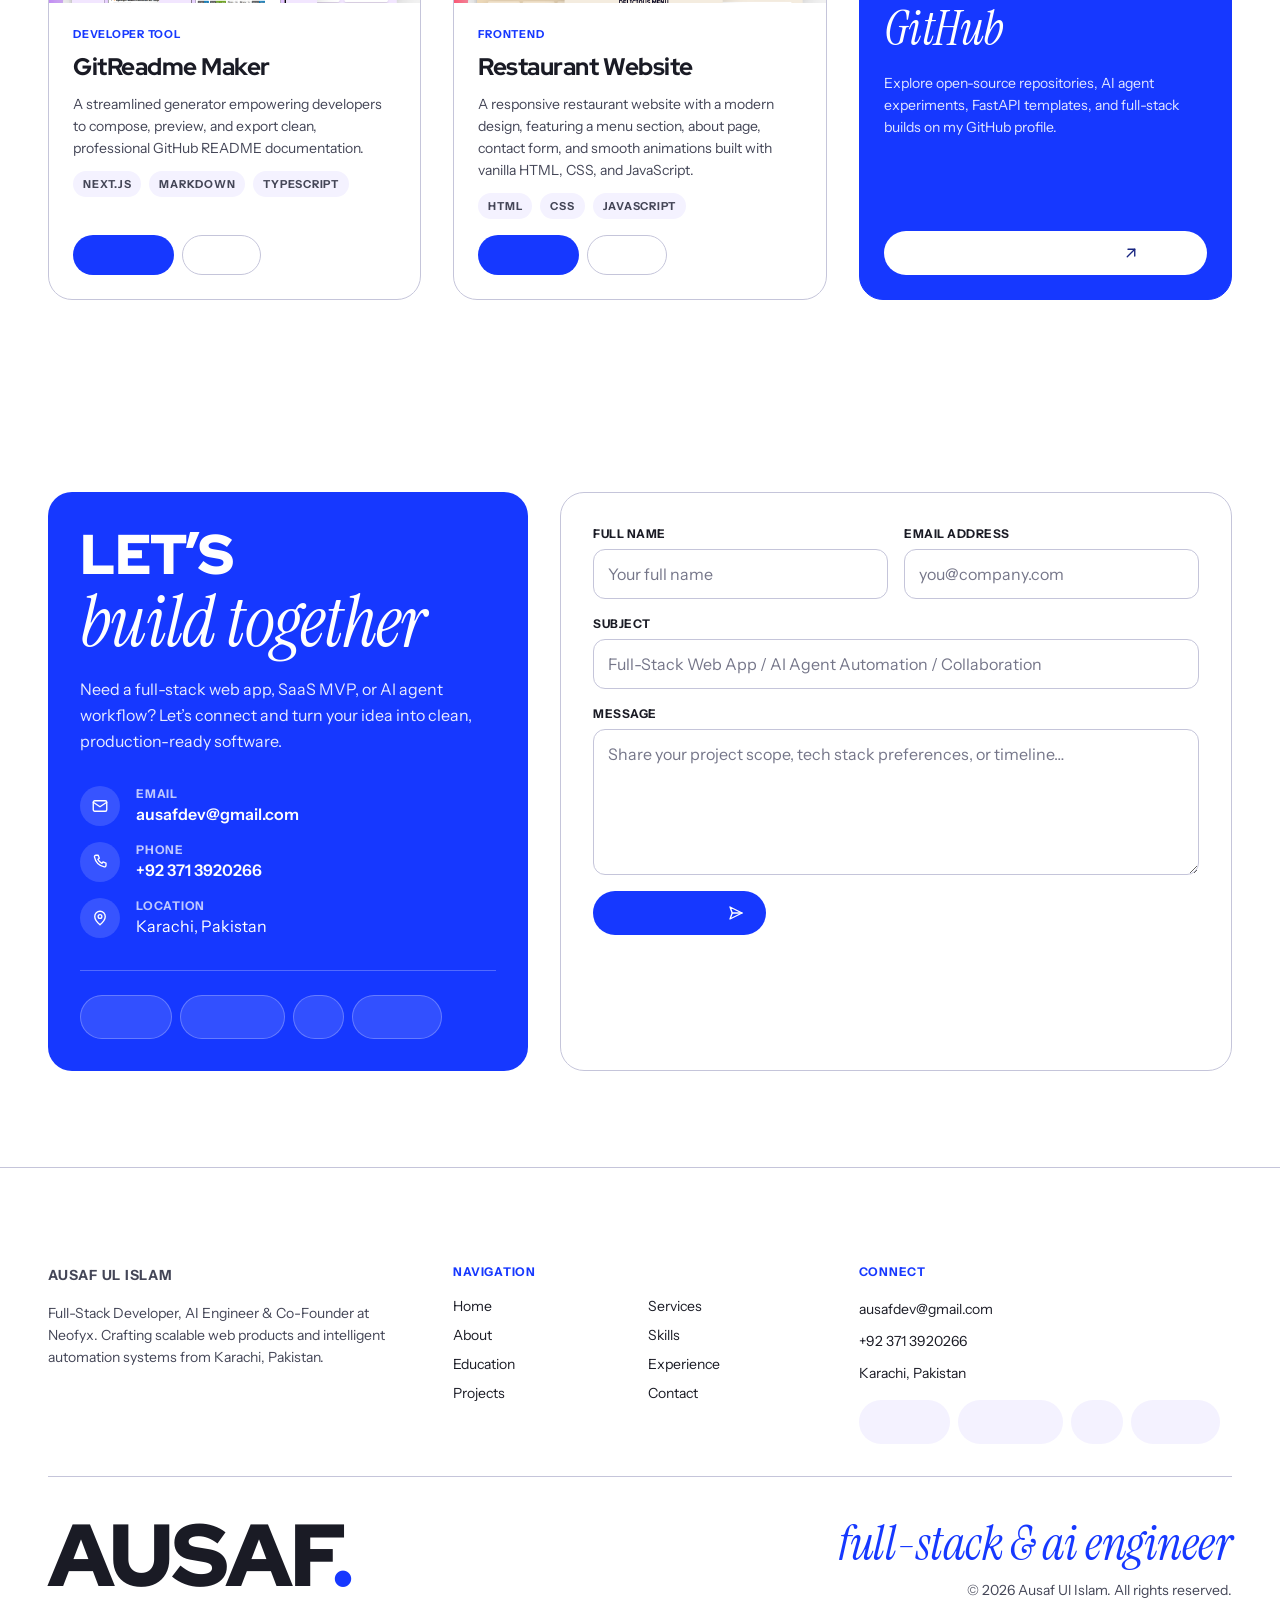
==== commit 9f8910f8: "add phone number and education study period" ====
--- a/index.html
+++ b/index.html
@@ -44,6 +44,7 @@
       "name": "Ausaf Ul Islam",
       "url": "https://ausaf-portfolio-devixo-internship.vercel.app/",
       "email": "mailto:ausafdev@gmail.com",
+      "telephone": "+923713920266",
       "jobTitle": "Full-Stack Developer and AI Engineer",
       "description": "Ausaf Ul Islam builds full-stack web applications, AI agents, and production-ready digital products.",
       "sameAs": [
@@ -117,6 +118,9 @@
       <rect x="3" y="5" width="18" height="14" rx="2"></rect>
       <path d="m3 7 9 6 9-6"></path>
     </symbol>
+    <symbol id="icon-phone" viewBox="0 0 24 24">
+      <path d="M6.6 3h3l1.5 4-2 1.4a12 12 0 0 0 5.5 5.5l1.4-2 4 1.5v3a2 2 0 0 1-2.2 2A16.8 16.8 0 0 1 4.6 5.2 2 2 0 0 1 6.6 3Z"></path>
+    </symbol>
     <symbol id="icon-location" viewBox="0 0 24 24">
       <path d="M12 21s7-6 7-11a7 7 0 1 0-14 0c0 5 7 11 7 11Z"></path>
       <circle cx="12" cy="10" r="2.5"></circle>
@@ -317,6 +321,7 @@
               <div>
                 <h3 class="title-lg">BS Cyber Security</h3>
                 <p class="card-subtitle">Dawood University of Engineering &amp; Technology (DUET), Karachi</p>
+                <p class="study-period label-sm">2026 - Present</p>
                 <p>Currently pursuing undergraduate studies in Cyber Security — building a strong foundation in systems architecture, secure networking, cryptography, and resilient software engineering.</p>
               </div>
               <ul class="tag-list tag-list-bordered">
@@ -473,6 +478,10 @@
             <li>
               <span class="icon-circle" aria-hidden="true"><svg class="icon"><use href="#icon-mail"></use></svg></span>
               <span><span class="label-md">Email</span><a href="mailto:ausafdev@gmail.com">ausafdev@gmail.com</a></span>
+            </li>
+            <li>
+              <span class="icon-circle" aria-hidden="true"><svg class="icon"><use href="#icon-phone"></use></svg></span>
+              <span><span class="label-md">Phone</span><a href="tel:+923713920266">+92 371 3920266</a></span>
             </li>
             <li>
               <span class="icon-circle" aria-hidden="true"><svg class="icon"><use href="#icon-location"></use></svg></span>
@@ -537,6 +546,7 @@
           <p class="label-md footer-column-title">Connect</p>
           <ul class="footer-connect">
             <li><a href="mailto:ausafdev@gmail.com">ausafdev@gmail.com</a></li>
+            <li><a href="tel:+923713920266">+92 371 3920266</a></li>
             <li class="desktop-text"><span>Karachi, Pakistan</span></li>
           </ul>
           <div class="social-list footer-socials" aria-label="Footer social links">
--- a/css/style.css
+++ b/css/style.css
@@ -1180,6 +1180,13 @@
   font-weight: 600;
 }
 
+.education-card .study-period {
+  margin-top: 6px;
+  color: var(--color-text-muted);
+  font-size: var(--fs-label-sm);
+  line-height: var(--lh-label-sm);
+}
+
 .project-card {
   display: flex;
   flex-direction: column;
--- a/css/responsive.css
+++ b/css/responsive.css
@@ -355,3 +355,9 @@
     width: 460px;
   }
 }
+
+@media (max-width: 359px) {
+  .contact-list li {
+    gap: var(--gutter-sm);
+  }
+}
